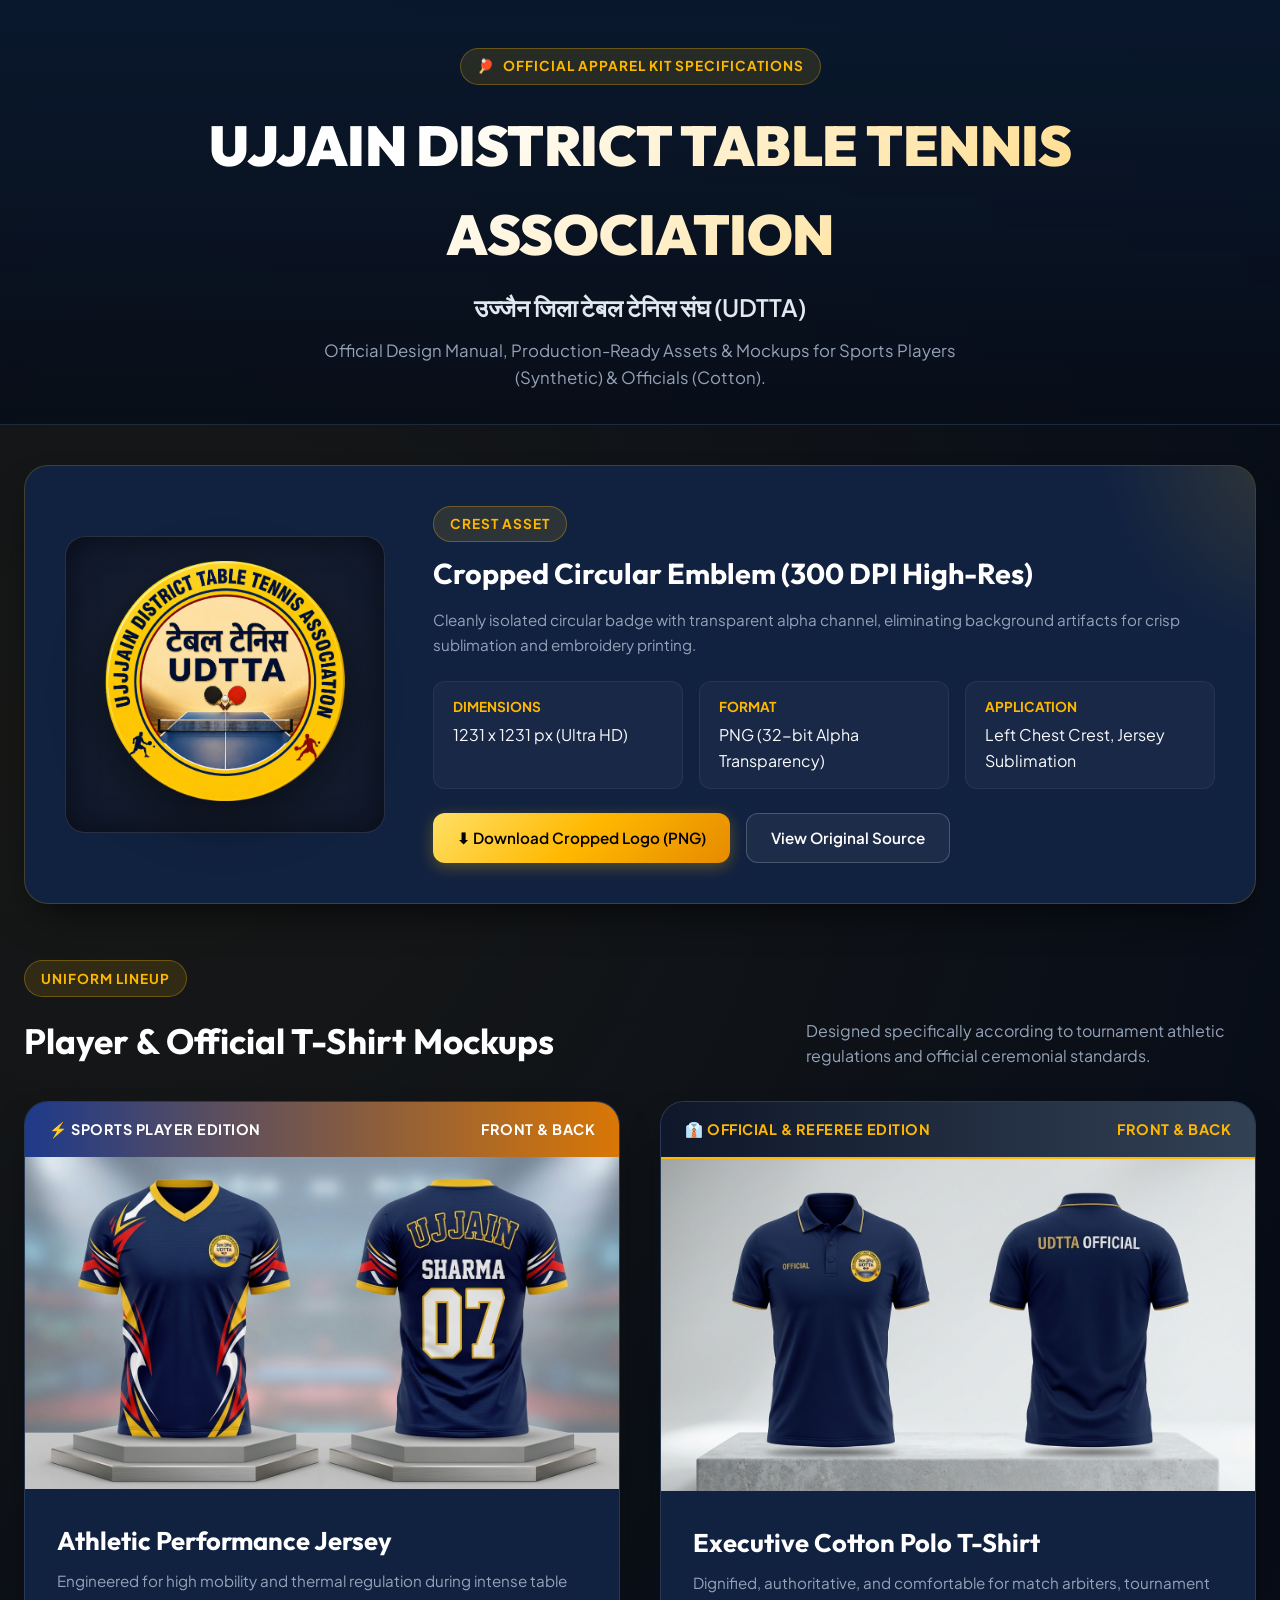
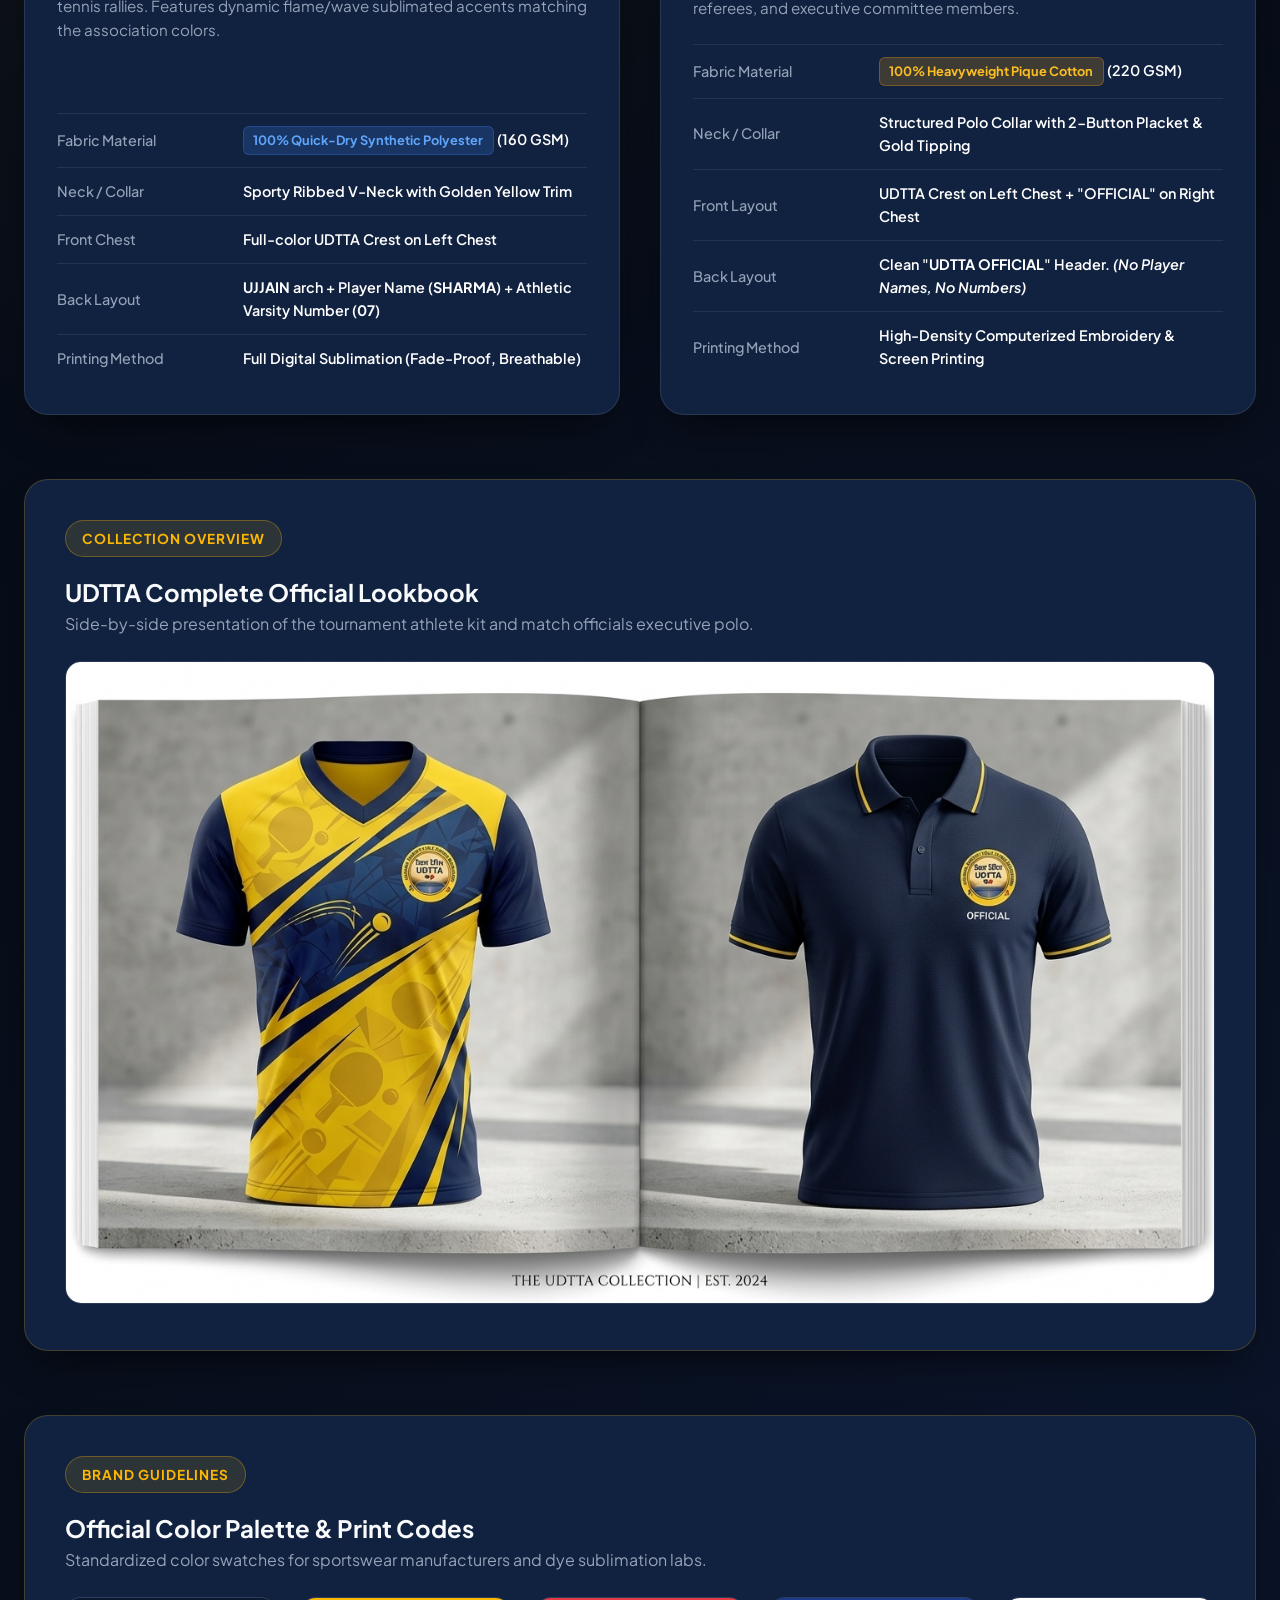
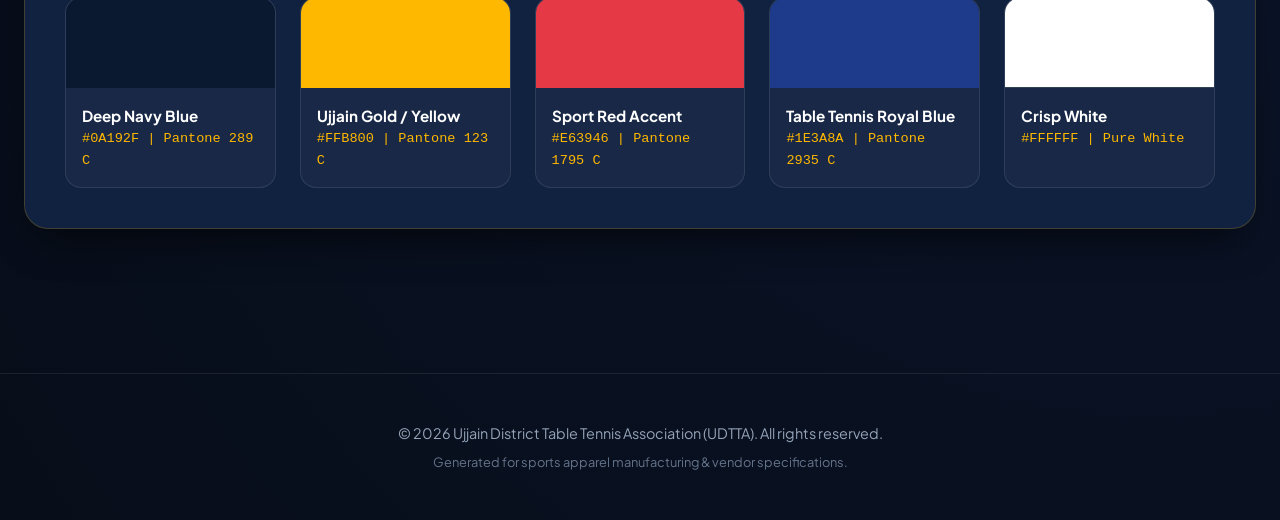
==== udtta_uniform_showcase.html @ 111d0748 "Initial commit: UDTTA official apparel design specs, showcase HTML, and assets" ====
<!DOCTYPE html>
<html lang="en">
<head>
  <meta charset="UTF-8" />
  <meta name="viewport" content="width=device-width, initial-scale=1.0" />
  <title>UDTTA - Official Apparel & Uniform Design Specifications</title>
  <link rel="preconnect" href="https://fonts.googleapis.com">
  <link rel="preconnect" href="https://fonts.gstatic.com" crossorigin>
  <link href="https://fonts.googleapis.com/css2?family=Outfit:wght@300;400;600;700;800;900&family=Plus+Jakarta+Sans:wght@400;500;600;700&display=swap" rel="stylesheet">
  <style>
    :root {
      --primary-navy: #0A192F;
      --navy-card: #112240;
      --navy-light: #1E3A8A;
      --accent-gold: #FFB800;
      --gold-gradient: linear-gradient(135deg, #FFE066 0%, #FFB800 50%, #E68A00 100%);
      --accent-red: #E63946;
      --bg-dark: #070D18;
      --text-main: #F8FAFC;
      --text-muted: #94A3B8;
      --border-color: rgba(255, 184, 0, 0.2);
      --card-shadow: 0 20px 40px -15px rgba(0, 0, 0, 0.7);
    }

    * {
      box-sizing: border-box;
      margin: 0;
      padding: 0;
    }

    body {
      font-family: 'Plus Jakarta Sans', sans-serif;
      background: var(--bg-dark);
      color: var(--text-main);
      line-height: 1.6;
      background-image: 
        radial-gradient(circle at 10% 20%, rgba(255, 184, 0, 0.07) 0%, transparent 40%),
        radial-gradient(circle at 90% 80%, rgba(30, 58, 138, 0.15) 0%, transparent 45%);
      min-height: 100vh;
    }

    header {
      padding: 3rem 2rem 2rem;
      text-align: center;
      position: relative;
      border-bottom: 1px solid rgba(255, 255, 255, 0.08);
      background: linear-gradient(180deg, rgba(10, 25, 47, 0.95) 0%, rgba(7, 13, 24, 0.8) 100%);
      backdrop-filter: blur(12px);
    }

    .badge-pill {
      display: inline-flex;
      align-items: center;
      gap: 0.5rem;
      padding: 0.4rem 1rem;
      border-radius: 9999px;
      background: rgba(255, 184, 0, 0.12);
      border: 1px solid rgba(255, 184, 0, 0.3);
      color: var(--accent-gold);
      font-size: 0.85rem;
      font-weight: 700;
      letter-spacing: 1px;
      text-transform: uppercase;
      margin-bottom: 1rem;
    }

    h1 {
      font-family: 'Outfit', sans-serif;
      font-size: clamp(2rem, 5vw, 3.5rem);
      font-weight: 900;
      background: linear-gradient(135deg, #FFFFFF 30%, #FFD166 100%);
      -webkit-background-clip: text;
      -webkit-text-fill-color: transparent;
      margin-bottom: 0.5rem;
      letter-spacing: -0.5px;
    }

    .hindi-title {
      font-size: 1.5rem;
      color: #E2E8F0;
      font-weight: 600;
      margin-bottom: 0.75rem;
    }

    .subtitle {
      color: var(--text-muted);
      max-width: 680px;
      margin: 0 auto;
      font-size: 1.05rem;
    }

    .container {
      max-width: 1280px;
      margin: 0 auto;
      padding: 2.5rem 1.5rem 5rem;
    }

    /* Logo Showcase section */
    .logo-hero {
      background: var(--navy-card);
      border: 1px solid var(--border-color);
      border-radius: 24px;
      padding: 2.5rem;
      display: grid;
      grid-template-columns: 320px 1fr;
      gap: 3rem;
      align-items: center;
      box-shadow: var(--card-shadow);
      margin-bottom: 3.5rem;
      position: relative;
      overflow: hidden;
    }

    .logo-hero::before {
      content: '';
      position: absolute;
      top: -50%;
      right: -20%;
      width: 400px;
      height: 400px;
      background: radial-gradient(circle, rgba(255, 184, 0, 0.15), transparent 70%);
      pointer-events: none;
    }

    .logo-frame {
      background: radial-gradient(circle, #1E293B, #0F172A);
      padding: 1.5rem;
      border-radius: 20px;
      text-align: center;
      border: 1px solid rgba(255, 255, 255, 0.1);
      box-shadow: inset 0 0 30px rgba(0,0,0,0.5);
    }

    .logo-frame img {
      width: 100%;
      max-width: 240px;
      height: auto;
      filter: drop-shadow(0 15px 25px rgba(0, 0, 0, 0.6));
      transition: transform 0.4s cubic-bezier(0.34, 1.56, 0.64, 1);
    }

    .logo-frame:hover img {
      transform: scale(1.06) rotate(2deg);
    }

    .logo-details h2 {
      font-family: 'Outfit', sans-serif;
      font-size: 1.8rem;
      margin-bottom: 0.75rem;
      color: #FFF;
    }

    .features-list {
      list-style: none;
      display: grid;
      grid-template-columns: repeat(auto-fit, minmax(200px, 1fr));
      gap: 1rem;
      margin: 1.5rem 0;
    }

    .feature-item {
      background: rgba(255, 255, 255, 0.03);
      border: 1px solid rgba(255, 255, 255, 0.06);
      padding: 0.9rem 1.2rem;
      border-radius: 12px;
    }

    .feature-item strong {
      display: block;
      color: var(--accent-gold);
      font-size: 0.85rem;
      text-transform: uppercase;
      margin-bottom: 0.25rem;
    }

    .btn-group {
      display: flex;
      gap: 1rem;
      flex-wrap: wrap;
    }

    .btn {
      display: inline-flex;
      align-items: center;
      gap: 0.6rem;
      padding: 0.75rem 1.5rem;
      border-radius: 12px;
      font-weight: 600;
      text-decoration: none;
      transition: all 0.25s ease;
      font-size: 0.95rem;
    }

    .btn-gold {
      background: var(--gold-gradient);
      color: #000;
      box-shadow: 0 4px 15px rgba(255, 184, 0, 0.3);
    }

    .btn-gold:hover {
      transform: translateY(-2px);
      box-shadow: 0 8px 25px rgba(255, 184, 0, 0.45);
    }

    .btn-outline {
      border: 1px solid rgba(255, 255, 255, 0.2);
      color: #FFF;
      background: rgba(255, 255, 255, 0.05);
    }

    .btn-outline:hover {
      background: rgba(255, 255, 255, 0.12);
      border-color: #FFF;
    }

    /* Section Title */
    .section-header {
      margin-bottom: 2rem;
      display: flex;
      justify-content: space-between;
      align-items: flex-end;
      flex-wrap: wrap;
      gap: 1rem;
    }

    .section-header h2 {
      font-family: 'Outfit', sans-serif;
      font-size: 2.2rem;
      color: #FFF;
    }

    /* Uniform Cards Grid */
    .uniform-grid {
      display: grid;
      grid-template-columns: 1fr 1fr;
      gap: 2.5rem;
      margin-bottom: 4rem;
    }

    .uniform-card {
      background: var(--navy-card);
      border: 1px solid rgba(255, 255, 255, 0.1);
      border-radius: 24px;
      overflow: hidden;
      box-shadow: var(--card-shadow);
      display: flex;
      flex-direction: column;
      transition: transform 0.3s ease, border-color 0.3s ease;
    }

    .uniform-card:hover {
      transform: translateY(-5px);
      border-color: var(--accent-gold);
    }

    .card-banner {
      padding: 1rem 1.5rem;
      display: flex;
      justify-content: space-between;
      align-items: center;
      font-weight: 700;
      font-size: 0.9rem;
      letter-spacing: 0.5px;
    }

    .banner-player {
      background: linear-gradient(90deg, #1E3A8A, #D97706);
      color: #FFF;
    }

    .banner-official {
      background: linear-gradient(90deg, #0F172A, #334155);
      border-bottom: 2px solid var(--accent-gold);
      color: var(--accent-gold);
    }

    .card-preview {
      position: relative;
      background: #020617;
      overflow: hidden;
    }

    .card-preview img {
      width: 100%;
      height: auto;
      display: block;
      transition: transform 0.5s ease;
    }

    .uniform-card:hover .card-preview img {
      transform: scale(1.02);
    }

    .card-body {
      padding: 2rem;
      flex-grow: 1;
      display: flex;
      flex-direction: column;
    }

    .card-title {
      font-family: 'Outfit', sans-serif;
      font-size: 1.6rem;
      margin-bottom: 0.5rem;
      color: #FFF;
    }

    .card-desc {
      color: var(--text-muted);
      font-size: 0.95rem;
      margin-bottom: 1.5rem;
    }

    .specs-table {
      width: 100%;
      border-collapse: collapse;
      margin-top: auto;
      font-size: 0.9rem;
    }

    .specs-table tr {
      border-top: 1px solid rgba(255, 255, 255, 0.08);
    }

    .specs-table td {
      padding: 0.75rem 0;
    }

    .specs-table td:first-child {
      color: var(--text-muted);
      font-weight: 500;
      width: 35%;
    }

    .specs-table td:last-child {
      color: #FFF;
      font-weight: 600;
    }

    .pill-tag {
      display: inline-block;
      padding: 0.2rem 0.6rem;
      border-radius: 6px;
      font-size: 0.8rem;
      font-weight: 700;
    }

    .pill-poly {
      background: rgba(59, 130, 246, 0.2);
      color: #60A5FA;
      border: 1px solid rgba(59, 130, 246, 0.3);
    }

    .pill-cotton {
      background: rgba(245, 158, 11, 0.2);
      color: #FBBF24;
      border: 1px solid rgba(245, 158, 11, 0.3);
    }

    /* Lookbook Banner */
    .lookbook-section {
      background: var(--navy-card);
      border: 1px solid var(--border-color);
      border-radius: 24px;
      padding: 2.5rem;
      margin-bottom: 4rem;
      box-shadow: var(--card-shadow);
    }

    .lookbook-img {
      width: 100%;
      border-radius: 16px;
      margin-top: 1.5rem;
      border: 1px solid rgba(255, 255, 255, 0.1);
    }

    /* Color Palette */
    .palette-grid {
      display: grid;
      grid-template-columns: repeat(auto-fit, minmax(200px, 1fr));
      gap: 1.5rem;
      margin-top: 1.5rem;
    }

    .color-swatch {
      border-radius: 16px;
      overflow: hidden;
      border: 1px solid rgba(255, 255, 255, 0.1);
      background: rgba(255, 255, 255, 0.03);
    }

    .swatch-box {
      height: 90px;
      width: 100%;
    }

    .swatch-info {
      padding: 1rem;
    }

    .swatch-name {
      font-weight: 700;
      color: #FFF;
      font-size: 0.95rem;
    }

    .swatch-code {
      font-family: monospace;
      color: var(--accent-gold);
      font-size: 0.85rem;
    }

    footer {
      text-align: center;
      padding: 3rem 1.5rem;
      border-top: 1px solid rgba(255, 255, 255, 0.08);
      color: var(--text-muted);
      font-size: 0.9rem;
    }

    @media (max-width: 900px) {
      .logo-hero {
        grid-template-columns: 1fr;
        text-align: center;
      }
      .uniform-grid {
        grid-template-columns: 1fr;
      }
      .features-list {
        text-align: left;
      }
      .btn-group {
        justify-content: center;
      }
    }
  </style>
</head>
<body>

  <header>
    <div class="badge-pill">
      <span>🏓</span> Official Apparel Kit Specifications
    </div>
    <h1>UJJAIN DISTRICT TABLE TENNIS ASSOCIATION</h1>
    <div class="hindi-title">उज्जैन जिला टेबल टेनिस संघ (UDTTA)</div>
    <p class="subtitle">Official Design Manual, Production-Ready Assets & Mockups for Sports Players (Synthetic) & Officials (Cotton).</p>
  </header>

  <div class="container">

    <!-- CROPPED LOGO SECTION -->
    <section class="logo-hero">
      <div class="logo-frame">
        <img src="UDTTA_Logo_Circular.png" alt="Cropped UDTTA Circular Logo" />
      </div>
      <div class="logo-details">
        <div class="badge-pill" style="margin-bottom: 0.5rem;">Crest Asset</div>
        <h2>Cropped Circular Emblem (300 DPI High-Res)</h2>
        <p style="color: var(--text-muted); font-size: 0.95rem;">
          Cleanly isolated circular badge with transparent alpha channel, eliminating background artifacts for crisp sublimation and embroidery printing.
        </p>

        <ul class="features-list">
          <li class="feature-item">
            <strong>Dimensions</strong>
            1231 x 1231 px (Ultra HD)
          </li>
          <li class="feature-item">
            <strong>Format</strong>
            PNG (32-bit Alpha Transparency)
          </li>
          <li class="feature-item">
            <strong>Application</strong>
            Left Chest Crest, Jersey Sublimation
          </li>
        </ul>

        <div class="btn-group">
          <a href="UDTTA_Logo_Circular.png" download class="btn btn-gold">
            ⬇ Download Cropped Logo (PNG)
          </a>
          <a href="Logo.jpeg" target="_blank" class="btn btn-outline">
            View Original Source
          </a>
        </div>
      </div>
    </section>

    <!-- UNIFORM DESIGNS SECTION -->
    <div class="section-header">
      <div>
        <div class="badge-pill">Uniform Lineup</div>
        <h2>Player & Official T-Shirt Mockups</h2>
      </div>
      <p style="color: var(--text-muted); max-width: 450px;">
        Designed specifically according to tournament athletic regulations and official ceremonial standards.
      </p>
    </div>

    <div class="uniform-grid">

      <!-- PLAYER JERSEY CARD -->
      <div class="uniform-card">
        <div class="card-banner banner-player">
          <span>⚡ SPORTS PLAYER EDITION</span>
          <span>FRONT & BACK</span>
        </div>
        <div class="card-preview">
          <img src="UDTTA_Player_Jersey_Front_Back.jpg" alt="Player Jersey Front and Back" />
        </div>
        <div class="card-body">
          <h3 class="card-title">Athletic Performance Jersey</h3>
          <p class="card-desc">
            Engineered for high mobility and thermal regulation during intense table tennis rallies. Features dynamic flame/wave sublimated accents matching the association colors.
          </p>

          <table class="specs-table">
            <tr>
              <td>Fabric Material</td>
              <td><span class="pill-tag pill-poly">100% Quick-Dry Synthetic Polyester</span> (160 GSM)</td>
            </tr>
            <tr>
              <td>Neck / Collar</td>
              <td>Sporty Ribbed V-Neck with Golden Yellow Trim</td>
            </tr>
            <tr>
              <td>Front Chest</td>
              <td>Full-color UDTTA Crest on Left Chest</td>
            </tr>
            <tr>
              <td>Back Layout</td>
              <td><strong>UJJAIN</strong> arch + Player Name (<strong>SHARMA</strong>) + Athletic Varsity Number (<strong>07</strong>)</td>
            </tr>
            <tr>
              <td>Printing Method</td>
              <td>Full Digital Sublimation (Fade-Proof, Breathable)</td>
            </tr>
          </table>
        </div>
      </div>

      <!-- OFFICIAL T-SHIRT CARD -->
      <div class="uniform-card">
        <div class="card-banner banner-official">
          <span>👔 OFFICIAL & REFEREE EDITION</span>
          <span>FRONT & BACK</span>
        </div>
        <div class="card-preview">
          <img src="UDTTA_Official_TShirt_Front_Back.jpg" alt="Official Polo Front and Back" />
        </div>
        <div class="card-body">
          <h3 class="card-title">Executive Cotton Polo T-Shirt</h3>
          <p class="card-desc">
            Dignified, authoritative, and comfortable for match arbiters, tournament referees, and executive committee members.
          </p>

          <table class="specs-table">
            <tr>
              <td>Fabric Material</td>
              <td><span class="pill-tag pill-cotton">100% Heavyweight Pique Cotton</span> (220 GSM)</td>
            </tr>
            <tr>
              <td>Neck / Collar</td>
              <td>Structured Polo Collar with 2-Button Placket & Gold Tipping</td>
            </tr>
            <tr>
              <td>Front Layout</td>
              <td>UDTTA Crest on Left Chest + "OFFICIAL" on Right Chest</td>
            </tr>
            <tr>
              <td>Back Layout</td>
              <td>Clean "<strong>UDTTA OFFICIAL</strong>" Header. <em>(No Player Names, No Numbers)</em></td>
            </tr>
            <tr>
              <td>Printing Method</td>
              <td>High-Density Computerized Embroidery & Screen Printing</td>
            </tr>
          </table>
        </div>
      </div>

    </div>

    <!-- LOOKBOOK COLLECTION BANNER -->
    <section class="lookbook-section">
      <div class="badge-pill">Collection Overview</div>
      <h2>UDTTA Complete Official Lookbook</h2>
      <p style="color: var(--text-muted);">Side-by-side presentation of the tournament athlete kit and match officials executive polo.</p>
      <img src="UDTTA_Uniform_Collection_Lookbook.jpg" alt="UDTTA Uniform Collection Lookbook" class="lookbook-img" />
    </section>

    <!-- COLOR PALETTE SECTION -->
    <section class="lookbook-section">
      <div class="badge-pill">Brand Guidelines</div>
      <h2>Official Color Palette & Print Codes</h2>
      <p style="color: var(--text-muted);">Standardized color swatches for sportswear manufacturers and dye sublimation labs.</p>

      <div class="palette-grid">
        <div class="color-swatch">
          <div class="swatch-box" style="background: #0A192F;"></div>
          <div class="swatch-info">
            <div class="swatch-name">Deep Navy Blue</div>
            <div class="swatch-code">#0A192F | Pantone 289 C</div>
          </div>
        </div>

        <div class="color-swatch">
          <div class="swatch-box" style="background: #FFB800;"></div>
          <div class="swatch-info">
            <div class="swatch-name">Ujjain Gold / Yellow</div>
            <div class="swatch-code">#FFB800 | Pantone 123 C</div>
          </div>
        </div>

        <div class="color-swatch">
          <div class="swatch-box" style="background: #E63946;"></div>
          <div class="swatch-info">
            <div class="swatch-name">Sport Red Accent</div>
            <div class="swatch-code">#E63946 | Pantone 1795 C</div>
          </div>
        </div>

        <div class="color-swatch">
          <div class="swatch-box" style="background: #1E3A8A;"></div>
          <div class="swatch-info">
            <div class="swatch-name">Table Tennis Royal Blue</div>
            <div class="swatch-code">#1E3A8A | Pantone 2935 C</div>
          </div>
        </div>

        <div class="color-swatch">
          <div class="swatch-box" style="background: #FFFFFF; border-bottom: 1px solid #334155;"></div>
          <div class="swatch-info">
            <div class="swatch-name">Crisp White</div>
            <div class="swatch-code">#FFFFFF | Pure White</div>
          </div>
        </div>
      </div>
    </section>

  </div>

  <footer>
    <p>© 2026 Ujjain District Table Tennis Association (UDTTA). All rights reserved.</p>
    <p style="margin-top: 0.4rem; font-size: 0.8rem; color: #64748B;">Generated for sports apparel manufacturing & vendor specifications.</p>
  </footer>

</body>
</html>
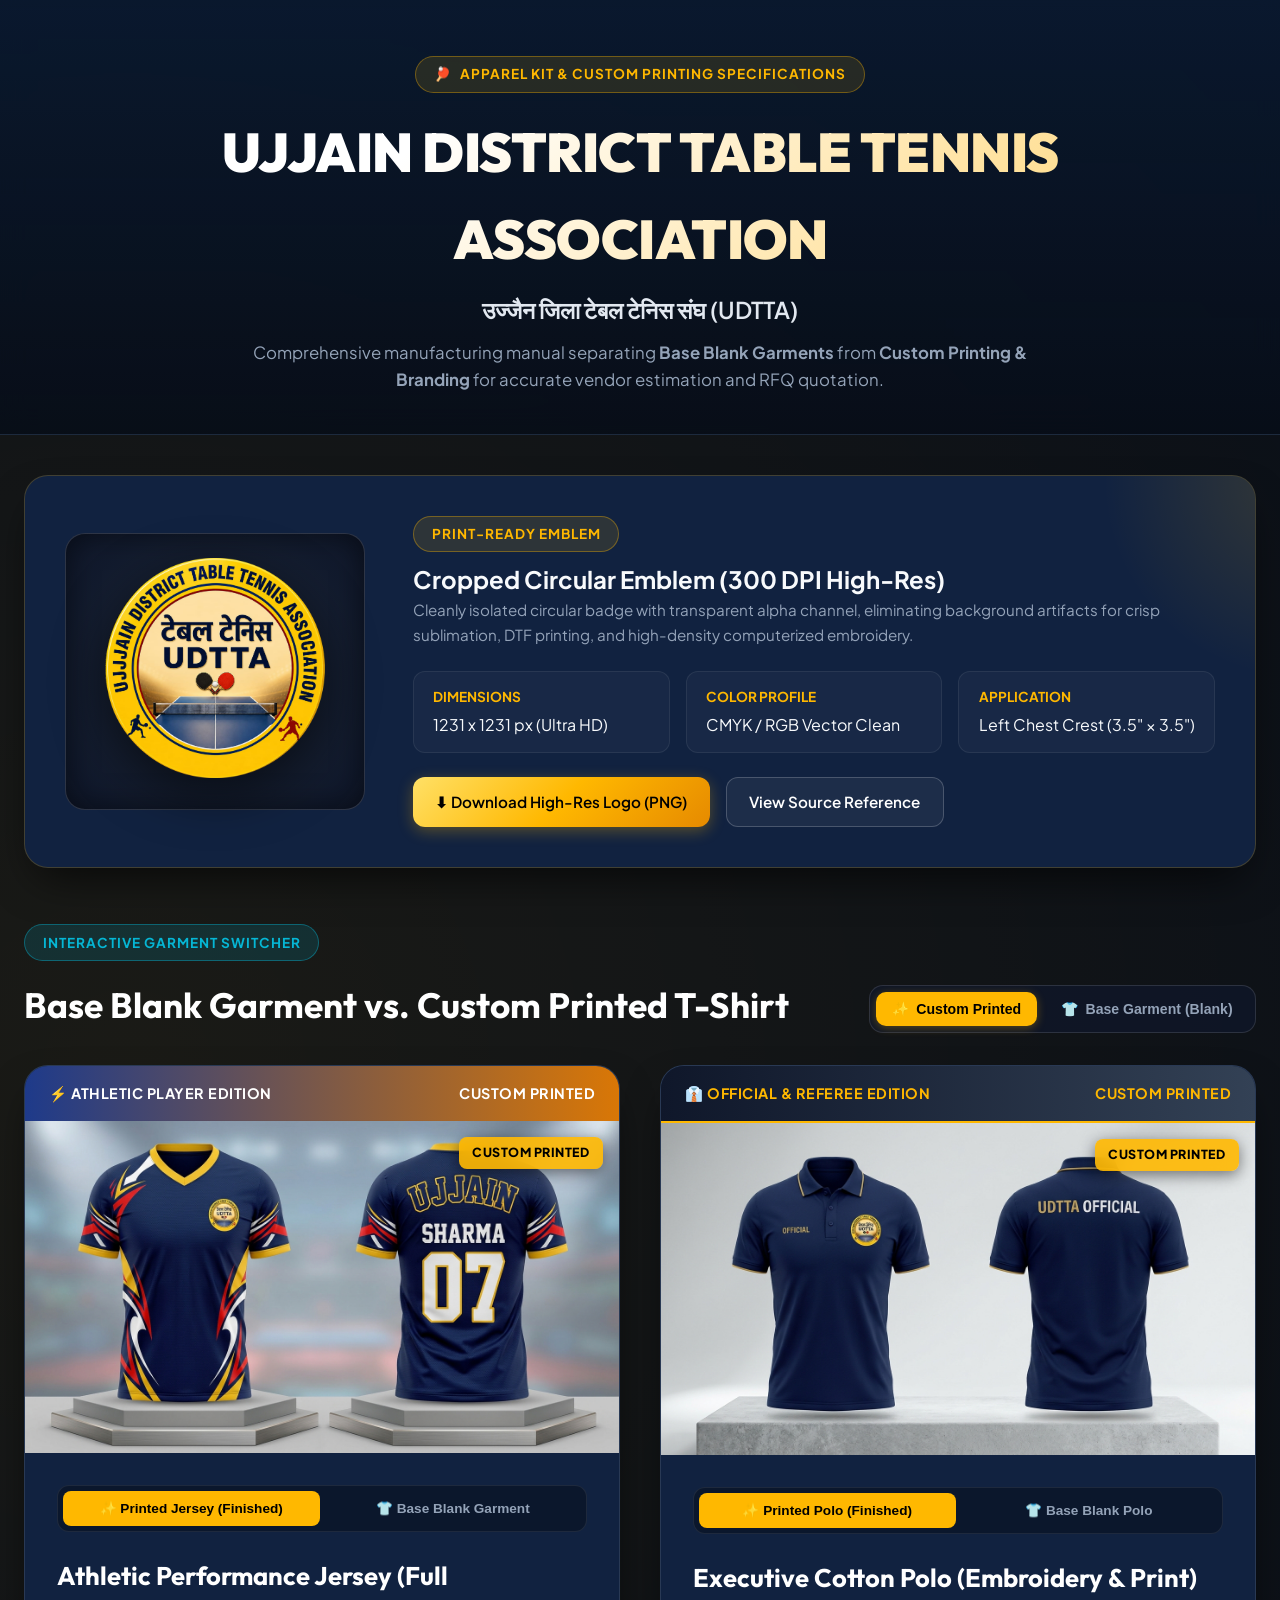
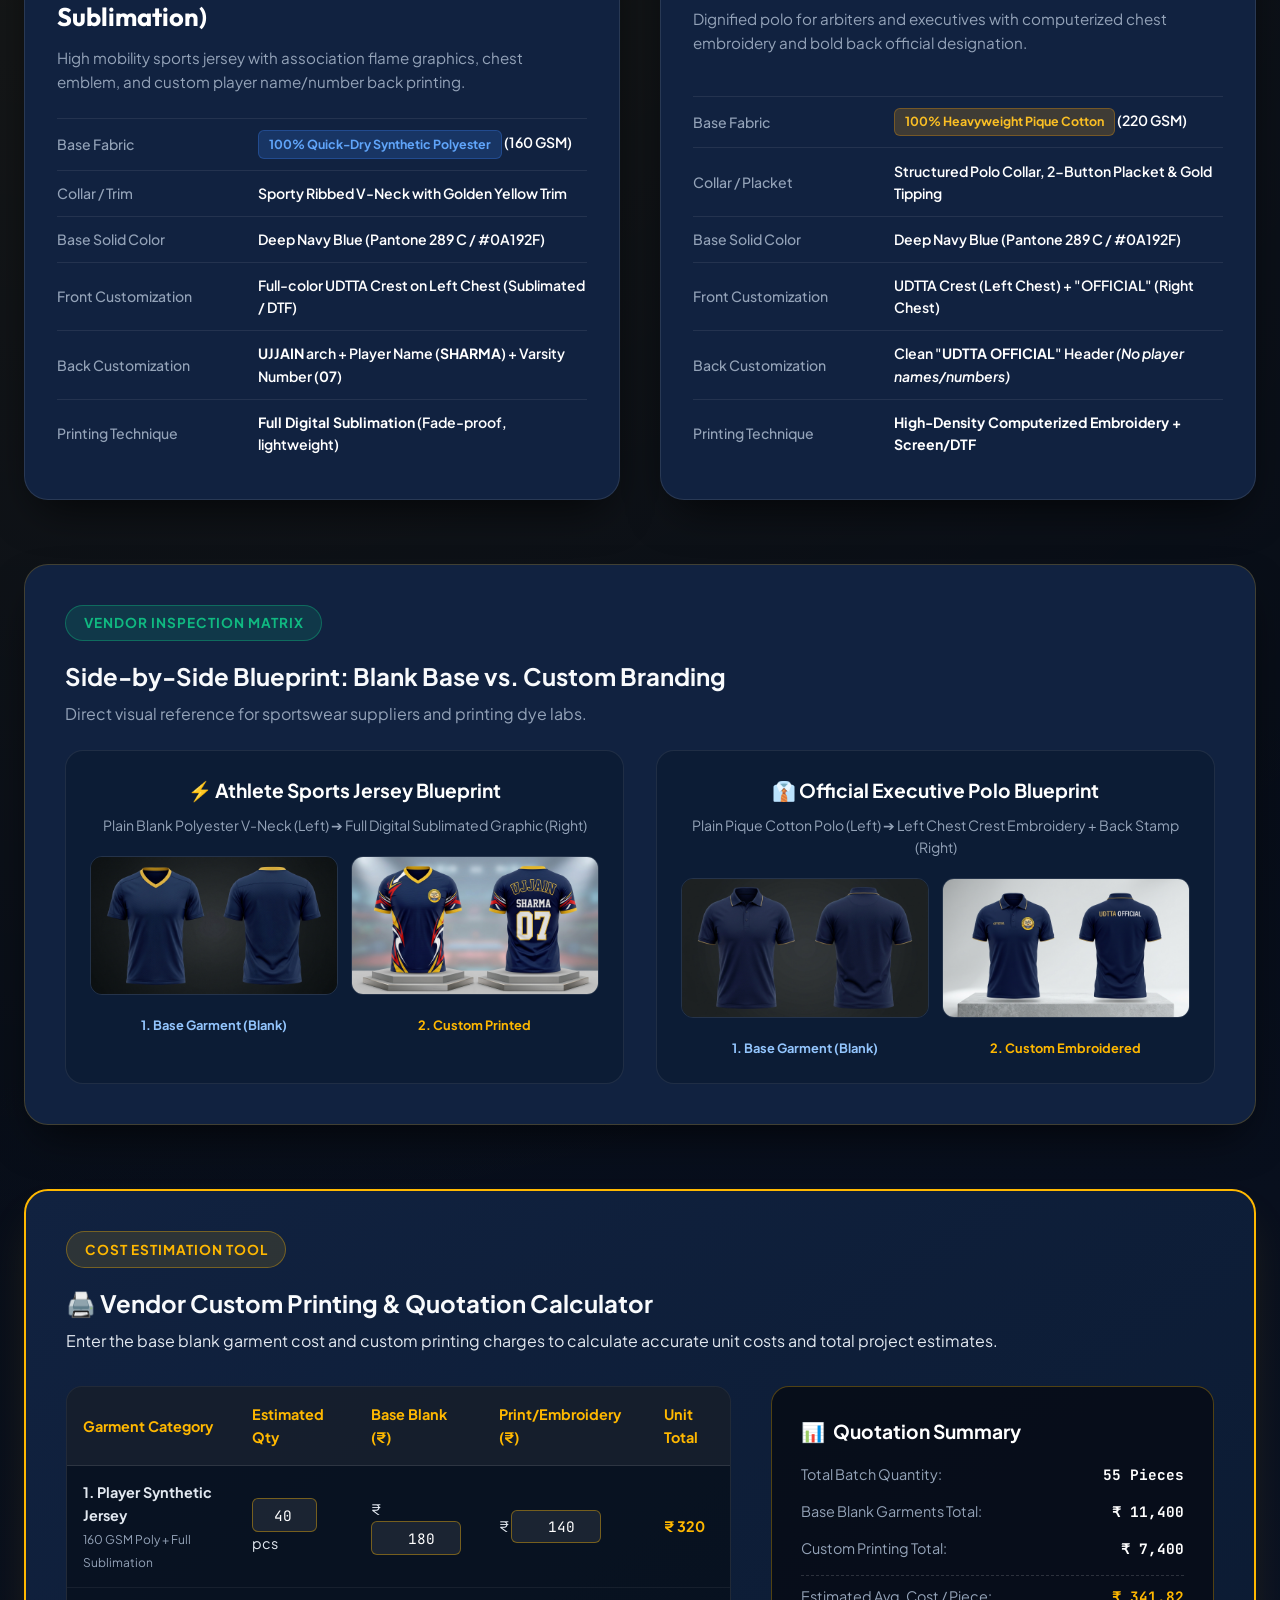
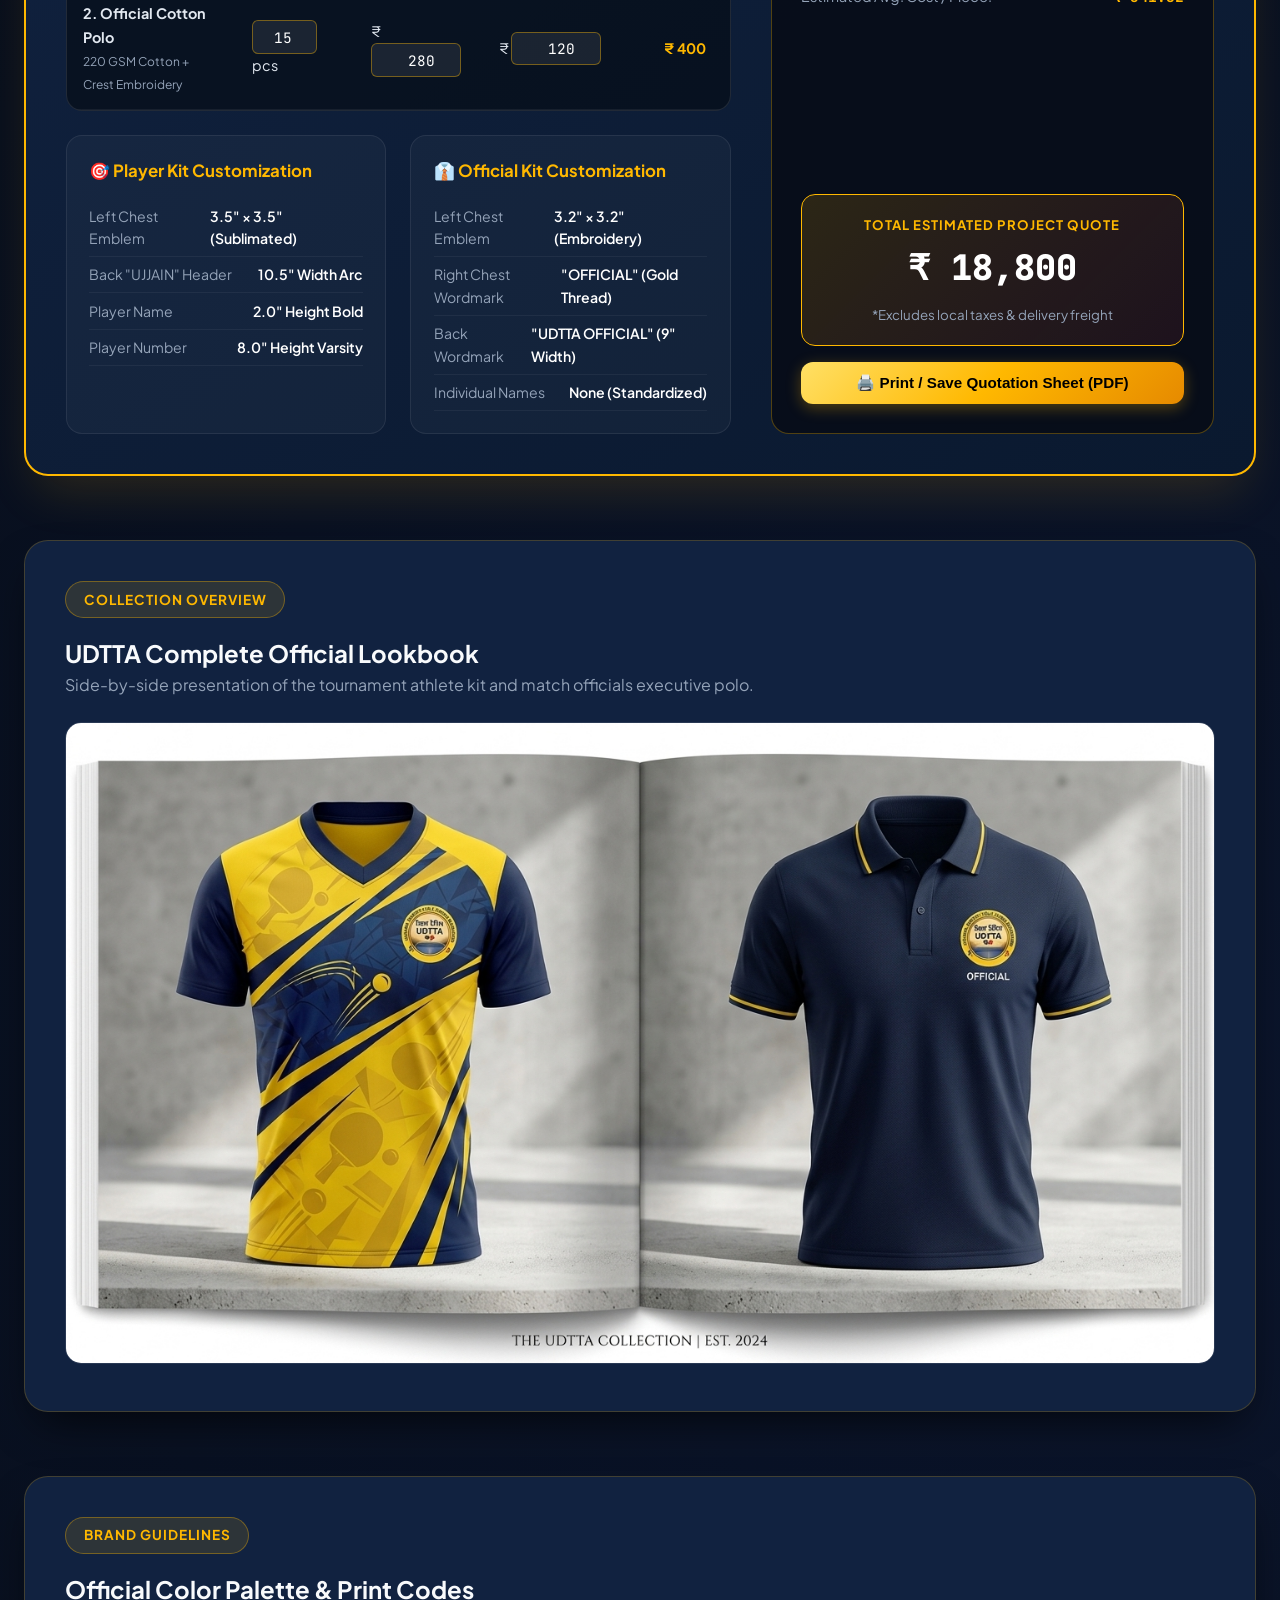
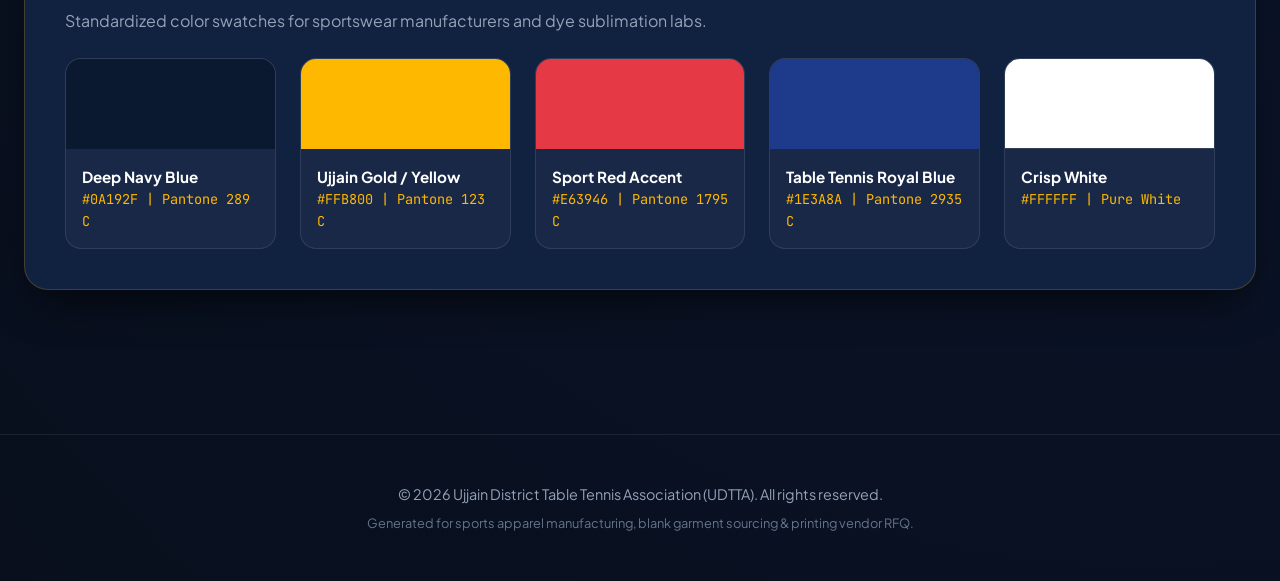
==== commit 56a803ae: "Add base blank t-shirt mockups, interactive toggles, and printing quotation estimator" ====
--- a/udtta_uniform_showcase.html
+++ b/udtta_uniform_showcase.html
@@ -3,10 +3,10 @@
 <head>
   <meta charset="UTF-8" />
   <meta name="viewport" content="width=device-width, initial-scale=1.0" />
-  <title>UDTTA - Official Apparel & Uniform Design Specifications</title>
+  <title>UDTTA - Official Apparel Specs & Custom Printing Quotation Guide</title>
   <link rel="preconnect" href="https://fonts.googleapis.com">
   <link rel="preconnect" href="https://fonts.gstatic.com" crossorigin>
-  <link href="https://fonts.googleapis.com/css2?family=Outfit:wght@300;400;600;700;800;900&family=Plus+Jakarta+Sans:wght@400;500;600;700&display=swap" rel="stylesheet">
+  <link href="https://fonts.googleapis.com/css2?family=Outfit:wght@300;400;600;700;800;900&family=Plus+Jakarta+Sans:wght@400;500;600;700;800&family=JetBrains+Mono:wght@500;700&display=swap" rel="stylesheet">
   <style>
     :root {
       --primary-navy: #0A192F;
@@ -15,11 +15,13 @@
       --accent-gold: #FFB800;
       --gold-gradient: linear-gradient(135deg, #FFE066 0%, #FFB800 50%, #E68A00 100%);
       --accent-red: #E63946;
+      --accent-green: #10B981;
+      --accent-cyan: #06B6D4;
       --bg-dark: #070D18;
       --text-main: #F8FAFC;
       --text-muted: #94A3B8;
       --border-color: rgba(255, 184, 0, 0.2);
-      --card-shadow: 0 20px 40px -15px rgba(0, 0, 0, 0.7);
+      --card-shadow: 0 20px 45px -15px rgba(0, 0, 0, 0.75);
     }
 
     * {
@@ -34,28 +36,28 @@
       color: var(--text-main);
       line-height: 1.6;
       background-image: 
-        radial-gradient(circle at 10% 20%, rgba(255, 184, 0, 0.07) 0%, transparent 40%),
-        radial-gradient(circle at 90% 80%, rgba(30, 58, 138, 0.15) 0%, transparent 45%);
+        radial-gradient(circle at 10% 20%, rgba(255, 184, 0, 0.08) 0%, transparent 40%),
+        radial-gradient(circle at 90% 80%, rgba(30, 58, 138, 0.18) 0%, transparent 45%);
       min-height: 100vh;
     }
 
     header {
-      padding: 3rem 2rem 2rem;
+      padding: 3.5rem 2rem 2.5rem;
       text-align: center;
       position: relative;
       border-bottom: 1px solid rgba(255, 255, 255, 0.08);
-      background: linear-gradient(180deg, rgba(10, 25, 47, 0.95) 0%, rgba(7, 13, 24, 0.8) 100%);
-      backdrop-filter: blur(12px);
+      background: linear-gradient(180deg, rgba(10, 25, 47, 0.96) 0%, rgba(7, 13, 24, 0.85) 100%);
+      backdrop-filter: blur(14px);
     }
 
     .badge-pill {
       display: inline-flex;
       align-items: center;
       gap: 0.5rem;
-      padding: 0.4rem 1rem;
+      padding: 0.4rem 1.1rem;
       border-radius: 9999px;
       background: rgba(255, 184, 0, 0.12);
-      border: 1px solid rgba(255, 184, 0, 0.3);
+      border: 1px solid rgba(255, 184, 0, 0.35);
       color: var(--accent-gold);
       font-size: 0.85rem;
       font-weight: 700;
@@ -64,9 +66,21 @@
       margin-bottom: 1rem;
     }
 
+    .badge-cyan {
+      background: rgba(6, 182, 212, 0.15);
+      border-color: rgba(6, 182, 212, 0.4);
+      color: var(--accent-cyan);
+    }
+
+    .badge-green {
+      background: rgba(16, 185, 129, 0.15);
+      border-color: rgba(16, 185, 129, 0.4);
+      color: var(--accent-green);
+    }
+
     h1 {
       font-family: 'Outfit', sans-serif;
-      font-size: clamp(2rem, 5vw, 3.5rem);
+      font-size: clamp(2rem, 5vw, 3.4rem);
       font-weight: 900;
       background: linear-gradient(135deg, #FFFFFF 30%, #FFD166 100%);
       -webkit-background-clip: text;
@@ -76,7 +90,7 @@
     }
 
     .hindi-title {
-      font-size: 1.5rem;
+      font-size: 1.45rem;
       color: #E2E8F0;
       font-weight: 600;
       margin-bottom: 0.75rem;
@@ -84,15 +98,31 @@
 
     .subtitle {
       color: var(--text-muted);
-      max-width: 680px;
+      max-width: 780px;
       margin: 0 auto;
       font-size: 1.05rem;
     }
 
     .container {
-      max-width: 1280px;
+      max-width: 1300px;
       margin: 0 auto;
       padding: 2.5rem 1.5rem 5rem;
+    }
+
+    /* Global Section Title */
+    .section-header {
+      margin-bottom: 2rem;
+      display: flex;
+      justify-content: space-between;
+      align-items: flex-end;
+      flex-wrap: wrap;
+      gap: 1.5rem;
+    }
+
+    .section-header h2 {
+      font-family: 'Outfit', sans-serif;
+      font-size: 2.2rem;
+      color: #FFF;
     }
 
     /* Logo Showcase section */
@@ -102,7 +132,7 @@
       border-radius: 24px;
       padding: 2.5rem;
       display: grid;
-      grid-template-columns: 320px 1fr;
+      grid-template-columns: 300px 1fr;
       gap: 3rem;
       align-items: center;
       box-shadow: var(--card-shadow);
@@ -127,13 +157,13 @@
       padding: 1.5rem;
       border-radius: 20px;
       text-align: center;
-      border: 1px solid rgba(255, 255, 255, 0.1);
+      border: 1px solid rgba(255, 255, 255, 0.12);
       box-shadow: inset 0 0 30px rgba(0,0,0,0.5);
     }
 
     .logo-frame img {
       width: 100%;
-      max-width: 240px;
+      max-width: 220px;
       height: auto;
       filter: drop-shadow(0 15px 25px rgba(0, 0, 0, 0.6));
       transition: transform 0.4s cubic-bezier(0.34, 1.56, 0.64, 1);
@@ -143,24 +173,17 @@
       transform: scale(1.06) rotate(2deg);
     }
 
-    .logo-details h2 {
-      font-family: 'Outfit', sans-serif;
-      font-size: 1.8rem;
-      margin-bottom: 0.75rem;
-      color: #FFF;
-    }
-
     .features-list {
       list-style: none;
       display: grid;
-      grid-template-columns: repeat(auto-fit, minmax(200px, 1fr));
+      grid-template-columns: repeat(auto-fit, minmax(190px, 1fr));
       gap: 1rem;
       margin: 1.5rem 0;
     }
 
     .feature-item {
       background: rgba(255, 255, 255, 0.03);
-      border: 1px solid rgba(255, 255, 255, 0.06);
+      border: 1px solid rgba(255, 255, 255, 0.07);
       padding: 0.9rem 1.2rem;
       border-radius: 12px;
     }
@@ -183,18 +206,20 @@
       display: inline-flex;
       align-items: center;
       gap: 0.6rem;
-      padding: 0.75rem 1.5rem;
+      padding: 0.75rem 1.4rem;
       border-radius: 12px;
       font-weight: 600;
       text-decoration: none;
       transition: all 0.25s ease;
       font-size: 0.95rem;
+      cursor: pointer;
     }
 
     .btn-gold {
       background: var(--gold-gradient);
       color: #000;
       box-shadow: 0 4px 15px rgba(255, 184, 0, 0.3);
+      border: none;
     }
 
     .btn-gold:hover {
@@ -213,20 +238,37 @@
       border-color: #FFF;
     }
 
-    /* Section Title */
-    .section-header {
-      margin-bottom: 2rem;
+    /* Comparison Control Bar */
+    .view-control-bar {
       display: flex;
-      justify-content: space-between;
-      align-items: flex-end;
-      flex-wrap: wrap;
-      gap: 1rem;
-    }
-
-    .section-header h2 {
-      font-family: 'Outfit', sans-serif;
-      font-size: 2.2rem;
-      color: #FFF;
+      align-items: center;
+      gap: 0.5rem;
+      background: rgba(15, 23, 42, 0.8);
+      border: 1px solid rgba(255, 255, 255, 0.12);
+      padding: 0.4rem;
+      border-radius: 14px;
+    }
+
+    .view-tab {
+      background: transparent;
+      border: none;
+      color: var(--text-muted);
+      font-weight: 600;
+      font-size: 0.88rem;
+      padding: 0.55rem 1rem;
+      border-radius: 10px;
+      cursor: pointer;
+      transition: all 0.2s ease;
+      display: inline-flex;
+      align-items: center;
+      gap: 0.4rem;
+    }
+
+    .view-tab.active {
+      background: var(--accent-gold);
+      color: #000;
+      font-weight: 700;
+      box-shadow: 0 2px 10px rgba(255, 184, 0, 0.3);
     }
 
     /* Uniform Cards Grid */
@@ -278,6 +320,21 @@
       position: relative;
       background: #020617;
       overflow: hidden;
+      min-height: 280px;
+    }
+
+    .preview-view {
+      display: none;
+      animation: fadeIn 0.3s ease-in-out;
+    }
+
+    .preview-view.active {
+      display: block;
+    }
+
+    @keyframes fadeIn {
+      from { opacity: 0; transform: scale(0.98); }
+      to { opacity: 1; transform: scale(1); }
     }
 
     .card-preview img {
@@ -291,6 +348,32 @@
       transform: scale(1.02);
     }
 
+    .status-indicator-badge {
+      position: absolute;
+      top: 1rem;
+      right: 1rem;
+      z-index: 2;
+      padding: 0.35rem 0.85rem;
+      border-radius: 8px;
+      font-size: 0.78rem;
+      font-weight: 800;
+      letter-spacing: 0.5px;
+      text-transform: uppercase;
+      backdrop-filter: blur(8px);
+    }
+
+    .badge-printed-status {
+      background: rgba(255, 184, 0, 0.9);
+      color: #000;
+      box-shadow: 0 4px 15px rgba(0,0,0,0.5);
+    }
+
+    .badge-blank-status {
+      background: rgba(30, 58, 138, 0.85);
+      color: #93C5FD;
+      border: 1px solid rgba(147, 197, 253, 0.3);
+    }
+
     .card-body {
       padding: 2rem;
       flex-grow: 1;
@@ -311,11 +394,52 @@
       margin-bottom: 1.5rem;
     }
 
+    /* Sub-tabs inside card for quick switching */
+    .card-toggle-group {
+      display: flex;
+      background: rgba(0, 0, 0, 0.3);
+      padding: 0.3rem;
+      border-radius: 12px;
+      margin-bottom: 1.5rem;
+      gap: 0.3rem;
+      border: 1px solid rgba(255, 255, 255, 0.08);
+    }
+
+    .card-toggle-btn {
+      flex: 1;
+      padding: 0.6rem;
+      border: none;
+      background: transparent;
+      color: var(--text-muted);
+      font-weight: 600;
+      font-size: 0.85rem;
+      border-radius: 8px;
+      cursor: pointer;
+      transition: all 0.2s ease;
+      text-align: center;
+    }
+
+    .card-toggle-btn.active {
+      background: rgba(255, 255, 255, 0.1);
+      color: #FFF;
+      font-weight: 700;
+    }
+
+    .card-toggle-btn.active.printed-active {
+      background: var(--accent-gold);
+      color: #000;
+    }
+
+    .card-toggle-btn.active.blank-active {
+      background: #1E3A8A;
+      color: #FFF;
+    }
+
     .specs-table {
       width: 100%;
       border-collapse: collapse;
       margin-top: auto;
-      font-size: 0.9rem;
+      font-size: 0.88rem;
     }
 
     .specs-table tr {
@@ -323,13 +447,13 @@
     }
 
     .specs-table td {
-      padding: 0.75rem 0;
+      padding: 0.7rem 0;
     }
 
     .specs-table td:first-child {
       color: var(--text-muted);
       font-weight: 500;
-      width: 35%;
+      width: 38%;
     }
 
     .specs-table td:last-child {
@@ -341,7 +465,7 @@
       display: inline-block;
       padding: 0.2rem 0.6rem;
       border-radius: 6px;
-      font-size: 0.8rem;
+      font-size: 0.78rem;
       font-weight: 700;
     }
 
@@ -355,6 +479,214 @@
       background: rgba(245, 158, 11, 0.2);
       color: #FBBF24;
       border: 1px solid rgba(245, 158, 11, 0.3);
+    }
+
+    /* Side-by-side Dual Comparison Showcase */
+    .dual-showcase-section {
+      background: var(--navy-card);
+      border: 1px solid var(--border-color);
+      border-radius: 24px;
+      padding: 2.5rem;
+      margin-bottom: 4rem;
+      box-shadow: var(--card-shadow);
+    }
+
+    .dual-grid {
+      display: grid;
+      grid-template-columns: 1fr 1fr;
+      gap: 2rem;
+      margin-top: 1.5rem;
+    }
+
+    .dual-item {
+      background: rgba(10, 25, 47, 0.6);
+      border: 1px solid rgba(255, 255, 255, 0.08);
+      border-radius: 18px;
+      padding: 1.5rem;
+      text-align: center;
+    }
+
+    .dual-item h3 {
+      font-size: 1.2rem;
+      margin-bottom: 0.5rem;
+      color: #FFF;
+    }
+
+    .dual-item p {
+      color: var(--text-muted);
+      font-size: 0.88rem;
+      margin-bottom: 1.2rem;
+    }
+
+    .dual-item img {
+      width: 100%;
+      border-radius: 12px;
+      border: 1px solid rgba(255, 255, 255, 0.1);
+      display: block;
+      margin-bottom: 1rem;
+    }
+
+    /* ESTIMATION & QUOTATION BREAKDOWN SECTION */
+    .rfq-section {
+      background: linear-gradient(145deg, #112240 0%, #0A192F 100%);
+      border: 2px solid var(--accent-gold);
+      border-radius: 24px;
+      padding: 2.5rem;
+      margin-bottom: 4rem;
+      box-shadow: 0 25px 50px -12px rgba(255, 184, 0, 0.15);
+    }
+
+    .rfq-grid {
+      display: grid;
+      grid-template-columns: 1.2fr 0.8fr;
+      gap: 2.5rem;
+      margin-top: 2rem;
+    }
+
+    .pricing-table-container {
+      background: rgba(7, 13, 24, 0.7);
+      border: 1px solid rgba(255, 255, 255, 0.1);
+      border-radius: 16px;
+      overflow: hidden;
+    }
+
+    .rfq-table {
+      width: 100%;
+      border-collapse: collapse;
+      font-size: 0.9rem;
+    }
+
+    .rfq-table th {
+      background: rgba(255, 255, 255, 0.05);
+      padding: 1rem;
+      text-align: left;
+      color: var(--accent-gold);
+      font-weight: 700;
+      border-bottom: 1px solid rgba(255, 255, 255, 0.1);
+    }
+
+    .rfq-table td {
+      padding: 0.9rem 1rem;
+      border-bottom: 1px solid rgba(255, 255, 255, 0.06);
+      color: #E2E8F0;
+    }
+
+    .rfq-table tr:hover {
+      background: rgba(255, 255, 255, 0.02);
+    }
+
+    .cost-input-box {
+      font-family: 'JetBrains Mono', monospace;
+      background: rgba(255, 255, 255, 0.08);
+      border: 1px solid rgba(255, 184, 0, 0.4);
+      color: #FFF;
+      padding: 0.4rem 0.6rem;
+      border-radius: 6px;
+      width: 90px;
+      font-size: 0.9rem;
+      text-align: right;
+    }
+
+    /* Calculator Widget */
+    .calculator-card {
+      background: rgba(7, 13, 24, 0.9);
+      border: 1px solid rgba(255, 184, 0, 0.3);
+      border-radius: 18px;
+      padding: 1.8rem;
+      display: flex;
+      flex-direction: column;
+      justify-content: space-between;
+    }
+
+    .calc-title {
+      font-size: 1.2rem;
+      font-weight: 700;
+      color: #FFF;
+      margin-bottom: 1rem;
+      display: flex;
+      align-items: center;
+      gap: 0.5rem;
+    }
+
+    .calc-row {
+      display: flex;
+      justify-content: space-between;
+      align-items: center;
+      margin-bottom: 0.9rem;
+      font-size: 0.9rem;
+      color: var(--text-muted);
+    }
+
+    .calc-row strong {
+      color: #FFF;
+      font-family: 'JetBrains Mono', monospace;
+    }
+
+    .total-cost-box {
+      background: linear-gradient(135deg, rgba(255, 184, 0, 0.15), rgba(230, 57, 70, 0.1));
+      border: 1px solid var(--accent-gold);
+      border-radius: 14px;
+      padding: 1.2rem;
+      text-align: center;
+      margin-top: 1rem;
+    }
+
+    .total-cost-label {
+      font-size: 0.82rem;
+      text-transform: uppercase;
+      letter-spacing: 1px;
+      color: var(--accent-gold);
+      font-weight: 700;
+    }
+
+    .total-cost-val {
+      font-family: 'JetBrains Mono', monospace;
+      font-size: 2.2rem;
+      font-weight: 800;
+      color: #FFF;
+      margin: 0.3rem 0;
+    }
+
+    /* Print Locations Specs Box */
+    .print-matrix-grid {
+      display: grid;
+      grid-template-columns: repeat(auto-fit, minmax(260px, 1fr));
+      gap: 1.5rem;
+      margin-top: 1.5rem;
+    }
+
+    .matrix-card {
+      background: rgba(255, 255, 255, 0.03);
+      border: 1px solid rgba(255, 255, 255, 0.08);
+      border-radius: 16px;
+      padding: 1.4rem;
+    }
+
+    .matrix-card h4 {
+      color: var(--accent-gold);
+      font-size: 1.05rem;
+      margin-bottom: 0.8rem;
+      display: flex;
+      align-items: center;
+      gap: 0.4rem;
+    }
+
+    .matrix-card ul {
+      list-style: none;
+      font-size: 0.88rem;
+    }
+
+    .matrix-card li {
+      padding: 0.4rem 0;
+      border-bottom: 1px solid rgba(255, 255, 255, 0.05);
+      display: flex;
+      justify-content: space-between;
+      color: var(--text-muted);
+    }
+
+    .matrix-card li span:last-child {
+      color: #FFF;
+      font-weight: 600;
     }
 
     /* Lookbook Banner */
@@ -405,7 +737,7 @@
     }
 
     .swatch-code {
-      font-family: monospace;
+      font-family: 'JetBrains Mono', monospace;
       color: var(--accent-gold);
       font-size: 0.85rem;
     }
@@ -418,12 +750,12 @@
       font-size: 0.9rem;
     }
 
-    @media (max-width: 900px) {
+    @media (max-width: 950px) {
       .logo-hero {
         grid-template-columns: 1fr;
         text-align: center;
       }
-      .uniform-grid {
+      .uniform-grid, .dual-grid, .rfq-grid {
         grid-template-columns: 1fr;
       }
       .features-list {
@@ -432,6 +764,10 @@
       .btn-group {
         justify-content: center;
       }
+      .section-header {
+        flex-direction: column;
+        align-items: flex-start;
+      }
     }
   </style>
 </head>
@@ -439,11 +775,13 @@
 
   <header>
     <div class="badge-pill">
-      <span>🏓</span> Official Apparel Kit Specifications
+      <span>🏓</span> Apparel Kit & Custom Printing Specifications
     </div>
     <h1>UJJAIN DISTRICT TABLE TENNIS ASSOCIATION</h1>
     <div class="hindi-title">उज्जैन जिला टेबल टेनिस संघ (UDTTA)</div>
-    <p class="subtitle">Official Design Manual, Production-Ready Assets & Mockups for Sports Players (Synthetic) & Officials (Cotton).</p>
+    <p class="subtitle">
+      Comprehensive manufacturing manual separating <strong>Base Blank Garments</strong> from <strong>Custom Printing & Branding</strong> for accurate vendor estimation and RFQ quotation.
+    </p>
   </header>
 
   <div class="container">
@@ -454,10 +792,10 @@
         <img src="UDTTA_Logo_Circular.png" alt="Cropped UDTTA Circular Logo" />
       </div>
       <div class="logo-details">
-        <div class="badge-pill" style="margin-bottom: 0.5rem;">Crest Asset</div>
+        <div class="badge-pill" style="margin-bottom: 0.5rem;">Print-Ready Emblem</div>
         <h2>Cropped Circular Emblem (300 DPI High-Res)</h2>
         <p style="color: var(--text-muted); font-size: 0.95rem;">
-          Cleanly isolated circular badge with transparent alpha channel, eliminating background artifacts for crisp sublimation and embroidery printing.
+          Cleanly isolated circular badge with transparent alpha channel, eliminating background artifacts for crisp sublimation, DTF printing, and high-density computerized embroidery.
         </p>
 
         <ul class="features-list">
@@ -466,120 +804,354 @@
             1231 x 1231 px (Ultra HD)
           </li>
           <li class="feature-item">
-            <strong>Format</strong>
-            PNG (32-bit Alpha Transparency)
+            <strong>Color Profile</strong>
+            CMYK / RGB Vector Clean
           </li>
           <li class="feature-item">
             <strong>Application</strong>
-            Left Chest Crest, Jersey Sublimation
+            Left Chest Crest (3.5" × 3.5")
           </li>
         </ul>
 
         <div class="btn-group">
           <a href="UDTTA_Logo_Circular.png" download class="btn btn-gold">
-            ⬇ Download Cropped Logo (PNG)
+            ⬇ Download High-Res Logo (PNG)
           </a>
           <a href="Logo.jpeg" target="_blank" class="btn btn-outline">
-            View Original Source
+            View Source Reference
           </a>
         </div>
       </div>
     </section>
 
-    <!-- UNIFORM DESIGNS SECTION -->
+    <!-- UNIFORM DESIGNS SECTION WITH INTERACTIVE BLANK / PRINTED TOGGLES -->
     <div class="section-header">
       <div>
-        <div class="badge-pill">Uniform Lineup</div>
-        <h2>Player & Official T-Shirt Mockups</h2>
+        <div class="badge-pill badge-cyan">Interactive Garment Switcher</div>
+        <h2>Base Blank Garment vs. Custom Printed T-Shirt</h2>
       </div>
-      <p style="color: var(--text-muted); max-width: 450px;">
-        Designed specifically according to tournament athletic regulations and official ceremonial standards.
-      </p>
+      
+      <!-- Global Toggle Control -->
+      <div class="view-control-bar">
+        <button class="view-tab active" onclick="switchAllViews('printed')">
+          <span>✨</span> Custom Printed
+        </button>
+        <button class="view-tab" onclick="switchAllViews('blank')">
+          <span>👕</span> Base Garment (Blank)
+        </button>
+      </div>
     </div>
 
     <div class="uniform-grid">
 
       <!-- PLAYER JERSEY CARD -->
-      <div class="uniform-card">
+      <div class="uniform-card" id="playerCard">
         <div class="card-banner banner-player">
-          <span>⚡ SPORTS PLAYER EDITION</span>
-          <span>FRONT & BACK</span>
-        </div>
+          <span>⚡ ATHLETIC PLAYER EDITION</span>
+          <span id="playerBannerTag">CUSTOM PRINTED</span>
+        </div>
+
         <div class="card-preview">
-          <img src="UDTTA_Player_Jersey_Front_Back.jpg" alt="Player Jersey Front and Back" />
-        </div>
+          <span class="status-indicator-badge badge-printed-status" id="playerBadge">Custom Printed</span>
+          
+          <!-- View A: Custom Printed -->
+          <div class="preview-view active" id="playerViewPrinted">
+            <img src="UDTTA_Player_Jersey_Front_Back.jpg" alt="Player Jersey Printed Front and Back" />
+          </div>
+
+          <!-- View B: Base Blank -->
+          <div class="preview-view" id="playerViewBlank">
+            <img src="UDTTA_Blank_Player_Jersey_Front_Back.jpg" alt="Player Jersey Blank Base Garment Front and Back" />
+          </div>
+        </div>
+
         <div class="card-body">
-          <h3 class="card-title">Athletic Performance Jersey</h3>
-          <p class="card-desc">
-            Engineered for high mobility and thermal regulation during intense table tennis rallies. Features dynamic flame/wave sublimated accents matching the association colors.
+          <div class="card-toggle-group">
+            <button class="card-toggle-btn active printed-active" id="btnPlayerPrinted" onclick="setCardView('player', 'printed')">
+              ✨ Printed Jersey (Finished)
+            </button>
+            <button class="card-toggle-btn" id="btnPlayerBlank" onclick="setCardView('player', 'blank')">
+              👕 Base Blank Garment
+            </button>
+          </div>
+
+          <h3 class="card-title" id="playerTitle">Athletic Performance Jersey (Full Sublimation)</h3>
+          <p class="card-desc" id="playerDesc">
+            High mobility sports jersey with association flame graphics, chest emblem, and custom player name/number back printing.
           </p>
 
           <table class="specs-table">
             <tr>
-              <td>Fabric Material</td>
+              <td>Base Fabric</td>
               <td><span class="pill-tag pill-poly">100% Quick-Dry Synthetic Polyester</span> (160 GSM)</td>
             </tr>
             <tr>
-              <td>Neck / Collar</td>
+              <td>Collar / Trim</td>
               <td>Sporty Ribbed V-Neck with Golden Yellow Trim</td>
             </tr>
             <tr>
-              <td>Front Chest</td>
-              <td>Full-color UDTTA Crest on Left Chest</td>
+              <td>Base Solid Color</td>
+              <td>Deep Navy Blue (Pantone 289 C / #0A192F)</td>
             </tr>
             <tr>
-              <td>Back Layout</td>
-              <td><strong>UJJAIN</strong> arch + Player Name (<strong>SHARMA</strong>) + Athletic Varsity Number (<strong>07</strong>)</td>
+              <td>Front Customization</td>
+              <td>Full-color UDTTA Crest on Left Chest (Sublimated / DTF)</td>
             </tr>
             <tr>
-              <td>Printing Method</td>
-              <td>Full Digital Sublimation (Fade-Proof, Breathable)</td>
+              <td>Back Customization</td>
+              <td><strong>UJJAIN</strong> arch + Player Name (<strong>SHARMA</strong>) + Varsity Number (<strong>07</strong>)</td>
+            </tr>
+            <tr>
+              <td>Printing Technique</td>
+              <td><strong>Full Digital Sublimation</strong> (Fade-proof, lightweight)</td>
             </tr>
           </table>
         </div>
       </div>
 
-      <!-- OFFICIAL T-SHIRT CARD -->
-      <div class="uniform-card">
+      <!-- OFFICIAL POLO CARD -->
+      <div class="uniform-card" id="officialCard">
         <div class="card-banner banner-official">
           <span>👔 OFFICIAL & REFEREE EDITION</span>
-          <span>FRONT & BACK</span>
-        </div>
+          <span id="officialBannerTag">CUSTOM PRINTED</span>
+        </div>
+
         <div class="card-preview">
-          <img src="UDTTA_Official_TShirt_Front_Back.jpg" alt="Official Polo Front and Back" />
-        </div>
+          <span class="status-indicator-badge badge-printed-status" id="officialBadge">Custom Printed</span>
+          
+          <!-- View A: Custom Printed -->
+          <div class="preview-view active" id="officialViewPrinted">
+            <img src="UDTTA_Official_TShirt_Front_Back.jpg" alt="Official Polo Printed Front and Back" />
+          </div>
+
+          <!-- View B: Base Blank -->
+          <div class="preview-view" id="officialViewBlank">
+            <img src="UDTTA_Blank_Official_Polo_Front_Back.jpg" alt="Official Polo Blank Base Garment Front and Back" />
+          </div>
+        </div>
+
         <div class="card-body">
-          <h3 class="card-title">Executive Cotton Polo T-Shirt</h3>
-          <p class="card-desc">
-            Dignified, authoritative, and comfortable for match arbiters, tournament referees, and executive committee members.
+          <div class="card-toggle-group">
+            <button class="card-toggle-btn active printed-active" id="btnOfficialPrinted" onclick="setCardView('official', 'printed')">
+              ✨ Printed Polo (Finished)
+            </button>
+            <button class="card-toggle-btn" id="btnOfficialBlank" onclick="setCardView('official', 'blank')">
+              👕 Base Blank Polo
+            </button>
+          </div>
+
+          <h3 class="card-title" id="officialTitle">Executive Cotton Polo (Embroidery & Print)</h3>
+          <p class="card-desc" id="officialDesc">
+            Dignified polo for arbiters and executives with computerized chest embroidery and bold back official designation.
           </p>
 
           <table class="specs-table">
             <tr>
-              <td>Fabric Material</td>
+              <td>Base Fabric</td>
               <td><span class="pill-tag pill-cotton">100% Heavyweight Pique Cotton</span> (220 GSM)</td>
             </tr>
             <tr>
-              <td>Neck / Collar</td>
-              <td>Structured Polo Collar with 2-Button Placket & Gold Tipping</td>
+              <td>Collar / Placket</td>
+              <td>Structured Polo Collar, 2-Button Placket & Gold Tipping</td>
             </tr>
             <tr>
-              <td>Front Layout</td>
-              <td>UDTTA Crest on Left Chest + "OFFICIAL" on Right Chest</td>
+              <td>Base Solid Color</td>
+              <td>Deep Navy Blue (Pantone 289 C / #0A192F)</td>
             </tr>
             <tr>
-              <td>Back Layout</td>
-              <td>Clean "<strong>UDTTA OFFICIAL</strong>" Header. <em>(No Player Names, No Numbers)</em></td>
+              <td>Front Customization</td>
+              <td>UDTTA Crest (Left Chest) + "OFFICIAL" (Right Chest)</td>
             </tr>
             <tr>
-              <td>Printing Method</td>
-              <td>High-Density Computerized Embroidery & Screen Printing</td>
+              <td>Back Customization</td>
+              <td>Clean "<strong>UDTTA OFFICIAL</strong>" Header <em>(No player names/numbers)</em></td>
+            </tr>
+            <tr>
+              <td>Printing Technique</td>
+              <td><strong>High-Density Computerized Embroidery + Screen/DTF</strong></td>
             </tr>
           </table>
         </div>
       </div>
 
     </div>
+
+    <!-- DUAL SIDE-BY-SIDE VISUAL COMPARISON FOR PRINTER -->
+    <section class="dual-showcase-section">
+      <div class="badge-pill badge-green">Vendor Inspection Matrix</div>
+      <h2>Side-by-Side Blueprint: Blank Base vs. Custom Branding</h2>
+      <p style="color: var(--text-muted); margin-top: 0.3rem;">
+        Direct visual reference for sportswear suppliers and printing dye labs.
+      </p>
+
+      <div class="dual-grid">
+        <!-- Player Comparison -->
+        <div class="dual-item">
+          <h3>⚡ Athlete Sports Jersey Blueprint</h3>
+          <p>Plain Blank Polyester V-Neck (Left) ➔ Full Digital Sublimated Graphic (Right)</p>
+          <div style="display: grid; grid-template-columns: 1fr 1fr; gap: 0.8rem;">
+            <div>
+              <img src="UDTTA_Blank_Player_Jersey_Front_Back.jpg" alt="Blank Player Jersey" />
+              <strong style="font-size: 0.8rem; color: #93C5FD;">1. Base Garment (Blank)</strong>
+            </div>
+            <div>
+              <img src="UDTTA_Player_Jersey_Front_Back.jpg" alt="Finished Printed Player Jersey" />
+              <strong style="font-size: 0.8rem; color: var(--accent-gold);">2. Custom Printed</strong>
+            </div>
+          </div>
+        </div>
+
+        <!-- Official Polo Comparison -->
+        <div class="dual-item">
+          <h3>👔 Official Executive Polo Blueprint</h3>
+          <p>Plain Pique Cotton Polo (Left) ➔ Left Chest Crest Embroidery + Back Stamp (Right)</p>
+          <div style="display: grid; grid-template-columns: 1fr 1fr; gap: 0.8rem;">
+            <div>
+              <img src="UDTTA_Blank_Official_Polo_Front_Back.jpg" alt="Blank Official Polo" />
+              <strong style="font-size: 0.8rem; color: #93C5FD;">1. Base Garment (Blank)</strong>
+            </div>
+            <div>
+              <img src="UDTTA_Official_TShirt_Front_Back.jpg" alt="Finished Printed Official Polo" />
+              <strong style="font-size: 0.8rem; color: var(--accent-gold);">2. Custom Embroidered</strong>
+            </div>
+          </div>
+        </div>
+      </div>
+    </section>
+
+    <!-- ESTIMATION & RFQ CALCULATOR SECTION FOR PRINTER GUY -->
+    <section class="rfq-section" id="rfqEstimator">
+      <div class="badge-pill">Cost Estimation Tool</div>
+      <h2>🖨️ Vendor Custom Printing & Quotation Calculator</h2>
+      <p style="color: #E2E8F0; margin-top: 0.4rem;">
+        Enter the base blank garment cost and custom printing charges to calculate accurate unit costs and total project estimates.
+      </p>
+
+      <div class="rfq-grid">
+        
+        <!-- Estimation Tables -->
+        <div>
+          <div class="pricing-table-container">
+            <table class="rfq-table">
+              <thead>
+                <tr>
+                  <th>Garment Category</th>
+                  <th>Estimated Qty</th>
+                  <th>Base Blank (₹)</th>
+                  <th>Print/Embroidery (₹)</th>
+                  <th>Unit Total</th>
+                </tr>
+              </thead>
+              <tbody>
+                <tr>
+                  <td>
+                    <strong>1. Player Synthetic Jersey</strong><br/>
+                    <small style="color: var(--text-muted);">160 GSM Poly + Full Sublimation</small>
+                  </td>
+                  <td>
+                    <input type="number" id="playerQty" class="cost-input-box" value="40" style="width: 65px;" oninput="calculateEstimates()" /> pcs
+                  </td>
+                  <td>
+                    ₹ <input type="number" id="playerBaseCost" class="cost-input-box" value="180" oninput="calculateEstimates()" />
+                  </td>
+                  <td>
+                    ₹ <input type="number" id="playerPrintCost" class="cost-input-box" value="140" oninput="calculateEstimates()" />
+                  </td>
+                  <td id="playerUnitTotal" style="font-weight: 700; color: var(--accent-gold);">
+                    ₹ 320
+                  </td>
+                </tr>
+
+                <tr>
+                  <td>
+                    <strong>2. Official Cotton Polo</strong><br/>
+                    <small style="color: var(--text-muted);">220 GSM Cotton + Crest Embroidery</small>
+                  </td>
+                  <td>
+                    <input type="number" id="officialQty" class="cost-input-box" value="15" style="width: 65px;" oninput="calculateEstimates()" /> pcs
+                  </td>
+                  <td>
+                    ₹ <input type="number" id="officialBaseCost" class="cost-input-box" value="280" oninput="calculateEstimates()" />
+                  </td>
+                  <td>
+                    ₹ <input type="number" id="officialPrintCost" class="cost-input-box" value="120" oninput="calculateEstimates()" />
+                  </td>
+                  <td id="officialUnitTotal" style="font-weight: 700; color: var(--accent-gold);">
+                    ₹ 400
+                  </td>
+                </tr>
+              </tbody>
+            </table>
+          </div>
+
+          <!-- Print Position Dimensions Table -->
+          <div class="print-matrix-grid">
+            <div class="matrix-card">
+              <h4>🎯 Player Kit Customization</h4>
+              <ul>
+                <li><span>Left Chest Emblem</span> <span>3.5" × 3.5" (Sublimated)</span></li>
+                <li><span>Back "UJJAIN" Header</span> <span>10.5" Width Arc</span></li>
+                <li><span>Player Name</span> <span>2.0" Height Bold</span></li>
+                <li><span>Player Number</span> <span>8.0" Height Varsity</span></li>
+              </ul>
+            </div>
+
+            <div class="matrix-card">
+              <h4>👔 Official Kit Customization</h4>
+              <ul>
+                <li><span>Left Chest Emblem</span> <span>3.2" × 3.2" (Embroidery)</span></li>
+                <li><span>Right Chest Wordmark</span> <span>"OFFICIAL" (Gold Thread)</span></li>
+                <li><span>Back Wordmark</span> <span>"UDTTA OFFICIAL" (9" Width)</span></li>
+                <li><span>Individual Names</span> <span>None (Standardized)</span></li>
+              </ul>
+            </div>
+          </div>
+
+        </div>
+
+        <!-- Real-Time Quotation Summary Widget -->
+        <div class="calculator-card">
+          <div>
+            <div class="calc-title">
+              <span>📊</span> Quotation Summary
+            </div>
+
+            <div class="calc-row">
+              <span>Total Batch Quantity:</span>
+              <strong id="totalQtyDisplay">55 Pieces</strong>
+            </div>
+
+            <div class="calc-row">
+              <span>Base Blank Garments Total:</span>
+              <strong id="totalBaseDisplay">₹ 11,400</strong>
+            </div>
+
+            <div class="calc-row">
+              <span>Custom Printing Total:</span>
+              <strong id="totalPrintDisplay">₹ 7,400</strong>
+            </div>
+
+            <div class="calc-row" style="border-top: 1px dashed rgba(255,255,255,0.15); padding-top: 0.6rem;">
+              <span>Estimated Avg. Cost / Piece:</span>
+              <strong id="avgUnitCostDisplay" style="color: var(--accent-gold);">₹ 341.82</strong>
+            </div>
+          </div>
+
+          <div>
+            <div class="total-cost-box">
+              <div class="total-cost-label">Total Estimated Project Quote</div>
+              <div class="total-cost-val" id="grandTotalDisplay">₹ 18,800</div>
+              <small style="color: var(--text-muted);">*Excludes local taxes & delivery freight</small>
+            </div>
+
+            <button class="btn btn-gold" onclick="window.print()" style="width: 100%; margin-top: 1rem; justify-content: center;">
+              🖨️ Print / Save Quotation Sheet (PDF)
+            </button>
+          </div>
+        </div>
+
+      </div>
+    </section>
 
     <!-- LOOKBOOK COLLECTION BANNER -->
     <section class="lookbook-section">
@@ -642,8 +1214,86 @@
 
   <footer>
     <p>© 2026 Ujjain District Table Tennis Association (UDTTA). All rights reserved.</p>
-    <p style="margin-top: 0.4rem; font-size: 0.8rem; color: #64748B;">Generated for sports apparel manufacturing & vendor specifications.</p>
+    <p style="margin-top: 0.4rem; font-size: 0.8rem; color: #64748B;">Generated for sports apparel manufacturing, blank garment sourcing & printing vendor RFQ.</p>
   </footer>
 
+  <script>
+    // Card Individual View Switcher
+    function setCardView(cardType, viewType) {
+      const isPlayer = cardType === 'player';
+      const printedView = document.getElementById(isPlayer ? 'playerViewPrinted' : 'officialViewPrinted');
+      const blankView = document.getElementById(isPlayer ? 'playerViewBlank' : 'officialViewBlank');
+      const btnPrinted = document.getElementById(isPlayer ? 'btnPlayerPrinted' : 'btnOfficialPrinted');
+      const btnBlank = document.getElementById(isPlayer ? 'btnPlayerBlank' : 'btnOfficialBlank');
+      const badge = document.getElementById(isPlayer ? 'playerBadge' : 'officialBadge');
+      const bannerTag = document.getElementById(isPlayer ? 'playerBannerTag' : 'officialBannerTag');
+
+      if (viewType === 'printed') {
+        printedView.classList.add('active');
+        blankView.classList.remove('active');
+        btnPrinted.className = 'card-toggle-btn active printed-active';
+        btnBlank.className = 'card-toggle-btn';
+        badge.className = 'status-indicator-badge badge-printed-status';
+        badge.textContent = 'Custom Printed';
+        bannerTag.textContent = 'CUSTOM PRINTED';
+      } else {
+        printedView.classList.remove('active');
+        blankView.classList.add('active');
+        btnBlank.className = 'card-toggle-btn active blank-active';
+        btnPrinted.className = 'card-toggle-btn';
+        badge.className = 'status-indicator-badge badge-blank-status';
+        badge.textContent = 'Base Blank Garment';
+        bannerTag.textContent = 'BASE BLANK';
+      }
+    }
+
+    // Global switcher
+    function switchAllViews(viewType) {
+      const tabs = document.querySelectorAll('.view-tab');
+      tabs.forEach(tab => tab.classList.remove('active'));
+      if (viewType === 'printed') {
+        tabs[0].classList.add('active');
+      } else {
+        tabs[1].classList.add('active');
+      }
+
+      setCardView('player', viewType);
+      setCardView('official', viewType);
+    }
+
+    // Cost Estimator Calculator logic
+    function calculateEstimates() {
+      const playerQty = Math.max(0, parseFloat(document.getElementById('playerQty').value) || 0);
+      const playerBase = Math.max(0, parseFloat(document.getElementById('playerBaseCost').value) || 0);
+      const playerPrint = Math.max(0, parseFloat(document.getElementById('playerPrintCost').value) || 0);
+
+      const officialQty = Math.max(0, parseFloat(document.getElementById('officialQty').value) || 0);
+      const officialBase = Math.max(0, parseFloat(document.getElementById('officialBaseCost').value) || 0);
+      const officialPrint = Math.max(0, parseFloat(document.getElementById('officialPrintCost').value) || 0);
+
+      // Units
+      const playerUnit = playerBase + playerPrint;
+      const officialUnit = officialBase + officialPrint;
+
+      document.getElementById('playerUnitTotal').textContent = '₹ ' + playerUnit.toLocaleString('en-IN');
+      document.getElementById('officialUnitTotal').textContent = '₹ ' + officialUnit.toLocaleString('en-IN');
+
+      // Totals
+      const totalQty = playerQty + officialQty;
+      const totalBase = (playerQty * playerBase) + (officialQty * officialBase);
+      const totalPrint = (playerQty * playerPrint) + (officialQty * officialPrint);
+      const grandTotal = totalBase + totalPrint;
+      const avgUnitCost = totalQty > 0 ? (grandTotal / totalQty) : 0;
+
+      document.getElementById('totalQtyDisplay').textContent = totalQty + ' Pieces';
+      document.getElementById('totalBaseDisplay').textContent = '₹ ' + totalBase.toLocaleString('en-IN');
+      document.getElementById('totalPrintDisplay').textContent = '₹ ' + totalPrint.toLocaleString('en-IN');
+      document.getElementById('avgUnitCostDisplay').textContent = '₹ ' + avgUnitCost.toFixed(2);
+      document.getElementById('grandTotalDisplay').textContent = '₹ ' + grandTotal.toLocaleString('en-IN');
+    }
+
+    // Initialize calculator
+    calculateEstimates();
+  </script>
 </body>
 </html>
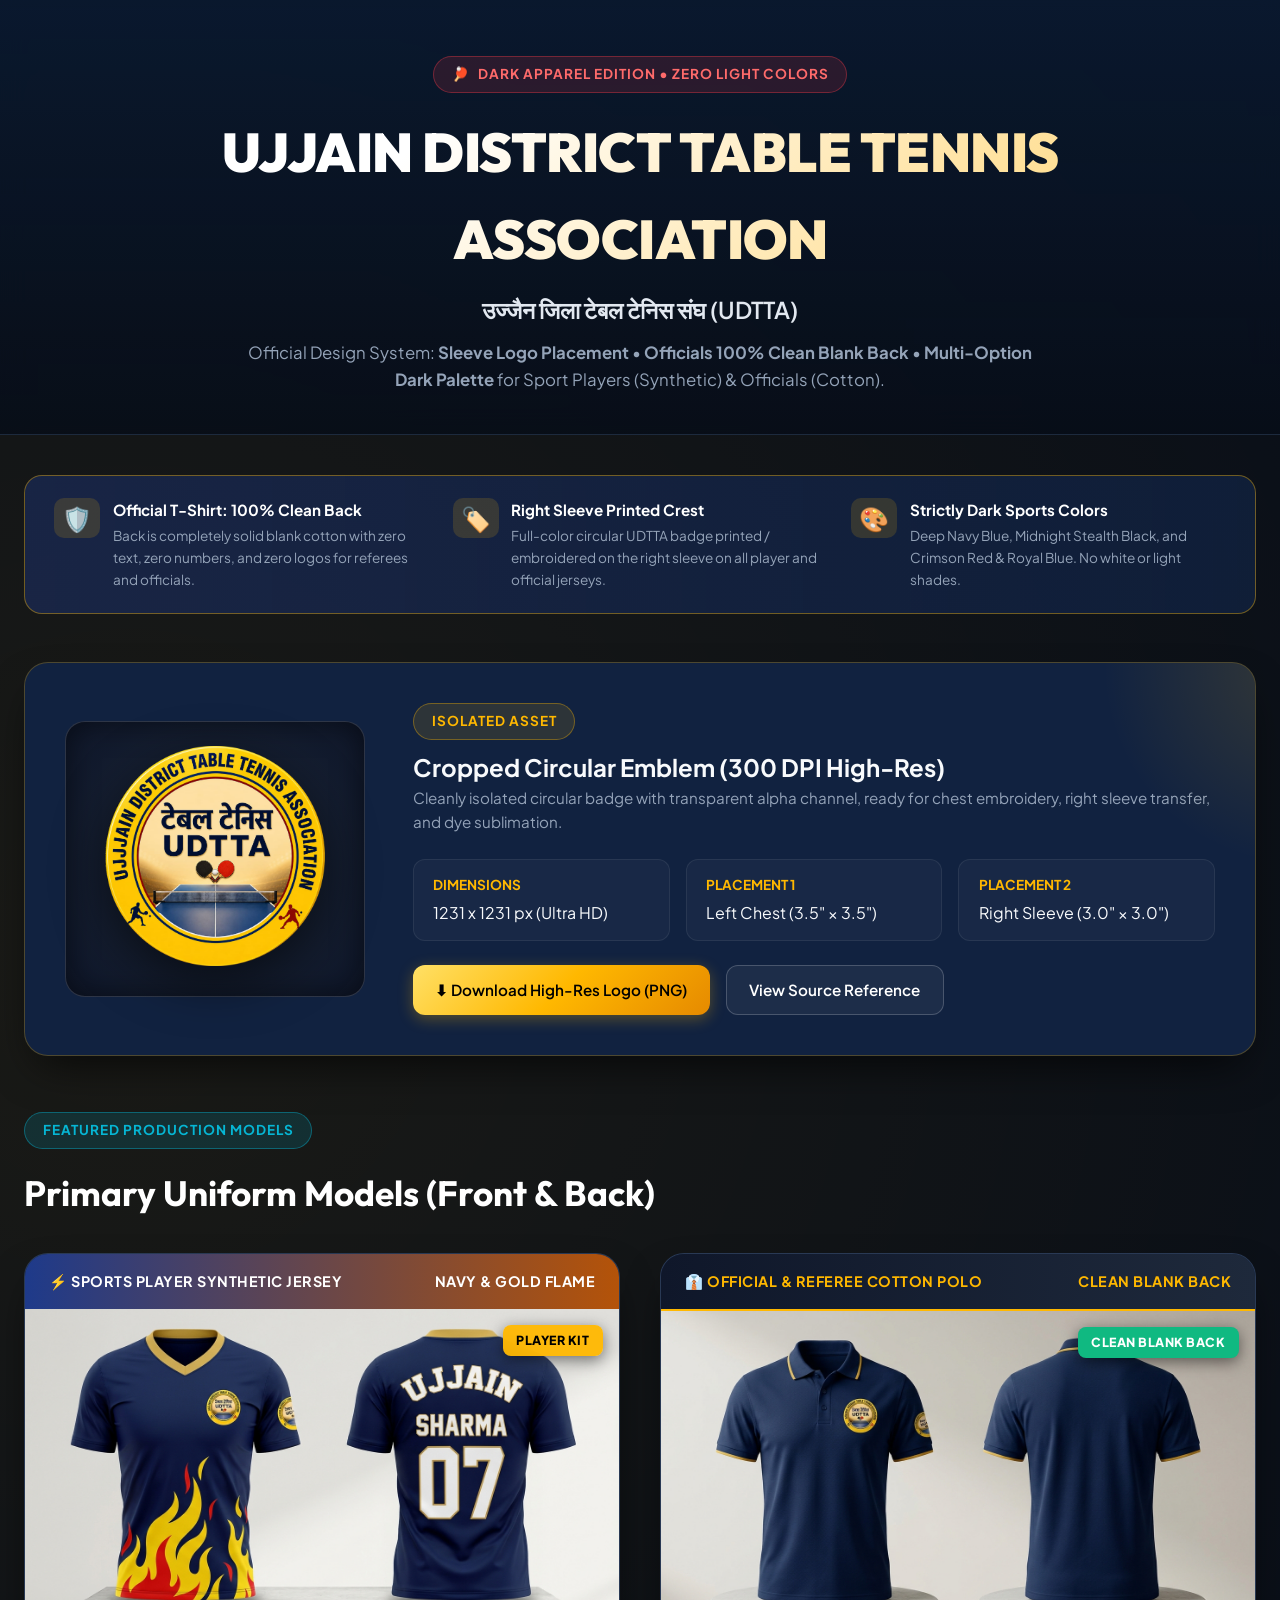
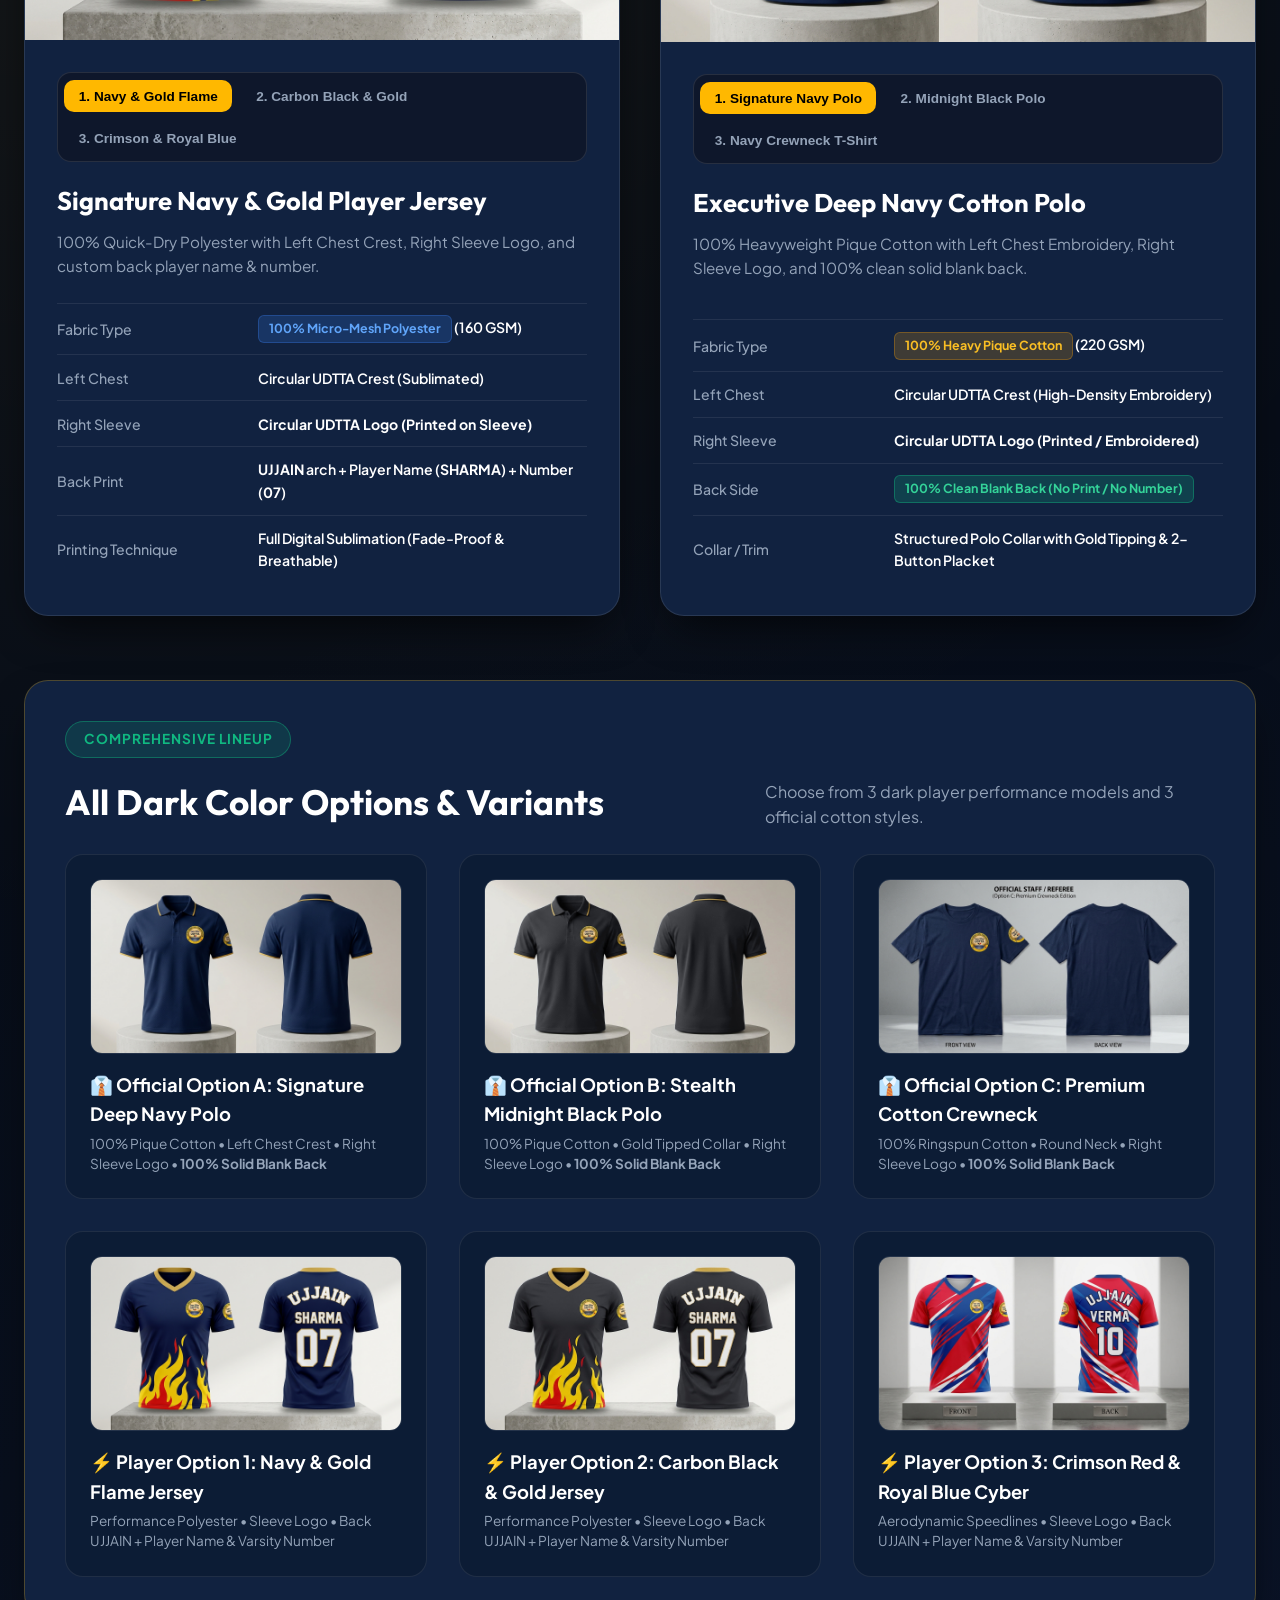
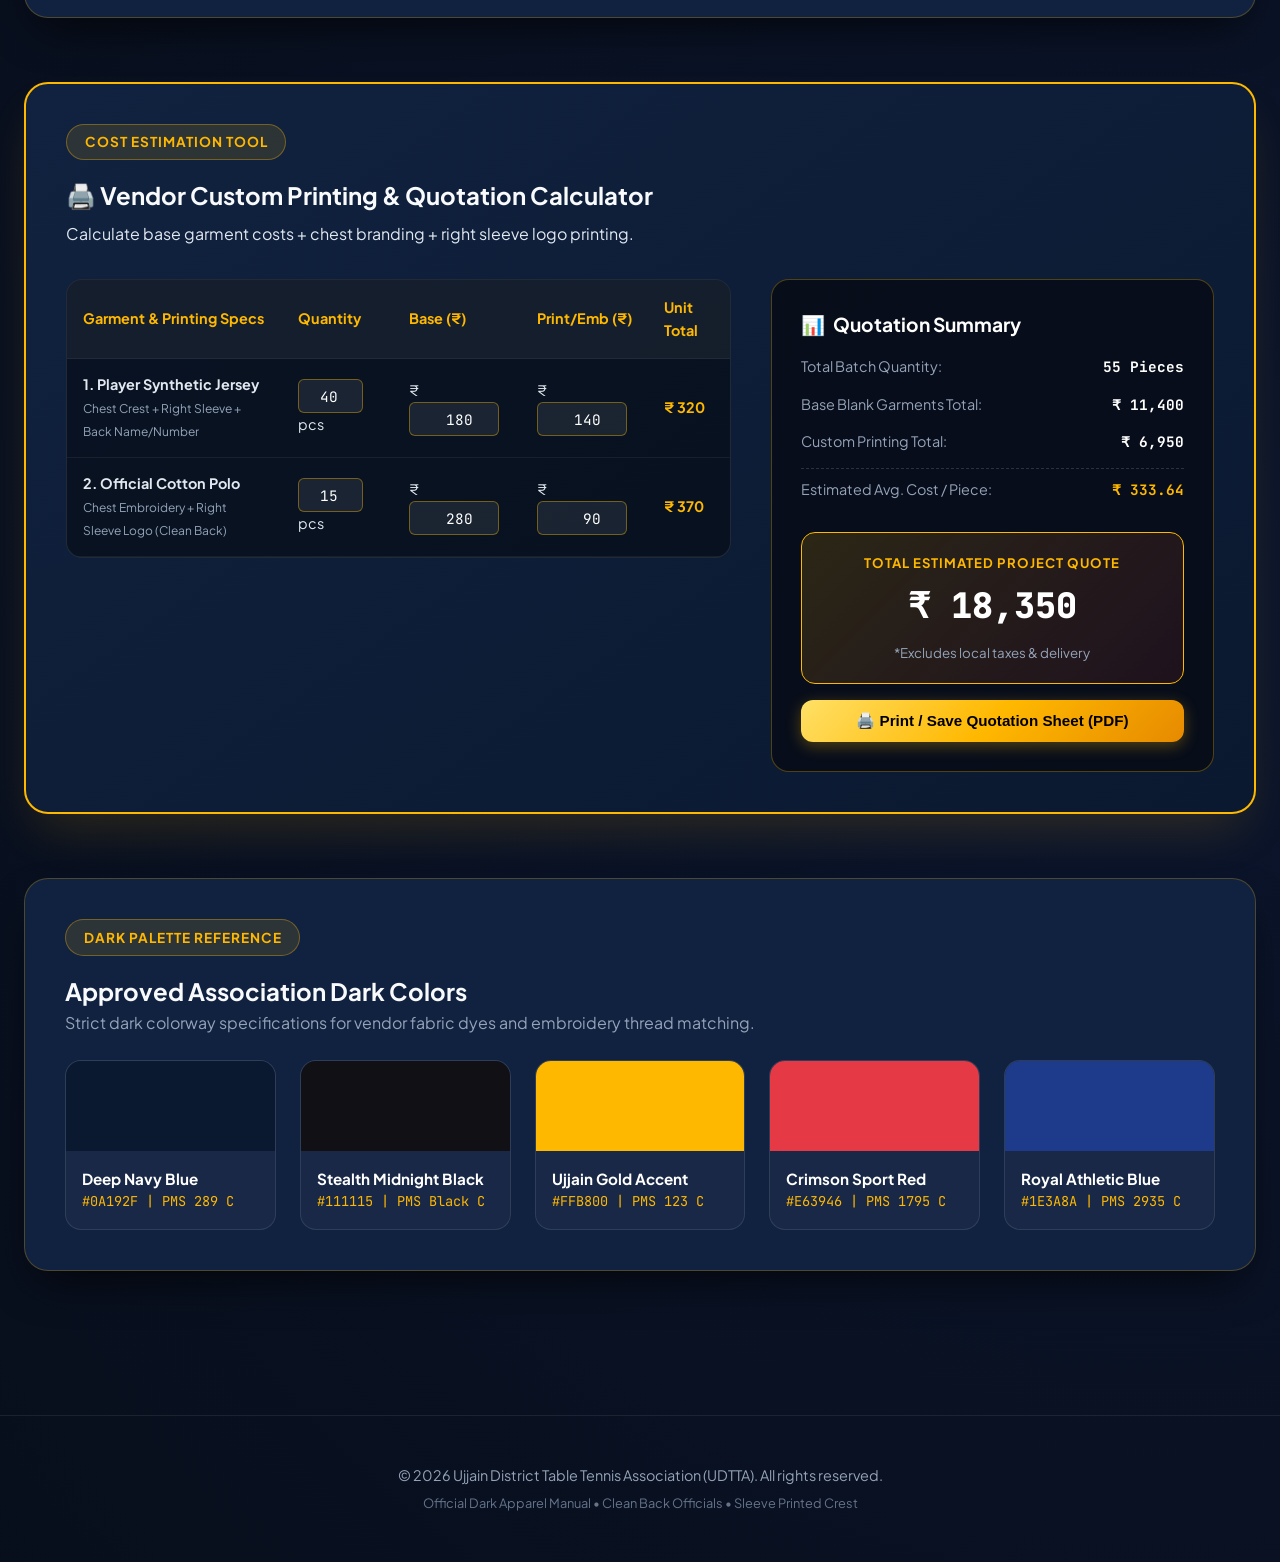
==== commit 4fa838dd: "Update UDTTA uniforms: dark colors only, clean blank back for officials, sleeve logo placement, and " ====
--- a/udtta_uniform_showcase.html
+++ b/udtta_uniform_showcase.html
@@ -3,7 +3,7 @@
 <head>
   <meta charset="UTF-8" />
   <meta name="viewport" content="width=device-width, initial-scale=1.0" />
-  <title>UDTTA - Official Apparel Specs & Custom Printing Quotation Guide</title>
+  <title>UDTTA - Official Dark Apparel Specs & Printing Guide</title>
   <link rel="preconnect" href="https://fonts.googleapis.com">
   <link rel="preconnect" href="https://fonts.gstatic.com" crossorigin>
   <link href="https://fonts.googleapis.com/css2?family=Outfit:wght@300;400;600;700;800;900&family=Plus+Jakarta+Sans:wght@400;500;600;700;800&family=JetBrains+Mono:wght@500;700&display=swap" rel="stylesheet">
@@ -20,7 +20,7 @@
       --bg-dark: #070D18;
       --text-main: #F8FAFC;
       --text-muted: #94A3B8;
-      --border-color: rgba(255, 184, 0, 0.2);
+      --border-color: rgba(255, 184, 0, 0.25);
       --card-shadow: 0 20px 45px -15px rgba(0, 0, 0, 0.75);
     }
 
@@ -78,6 +78,12 @@
       color: var(--accent-green);
     }
 
+    .badge-dark-tag {
+      background: rgba(230, 57, 70, 0.15);
+      border-color: rgba(230, 57, 70, 0.4);
+      color: #FF6B6B;
+    }
+
     h1 {
       font-family: 'Outfit', sans-serif;
       font-size: clamp(2rem, 5vw, 3.4rem);
@@ -98,7 +104,7 @@
 
     .subtitle {
       color: var(--text-muted);
-      max-width: 780px;
+      max-width: 820px;
       margin: 0 auto;
       font-size: 1.05rem;
     }
@@ -123,6 +129,45 @@
       font-family: 'Outfit', sans-serif;
       font-size: 2.2rem;
       color: #FFF;
+    }
+
+    /* Key Rules Callout Banner */
+    .rules-banner {
+      background: linear-gradient(90deg, rgba(30, 58, 138, 0.4) 0%, rgba(17, 34, 64, 0.8) 100%);
+      border: 1px solid rgba(255, 184, 0, 0.4);
+      border-radius: 18px;
+      padding: 1.4rem 1.8rem;
+      margin-bottom: 3rem;
+      display: grid;
+      grid-template-columns: repeat(auto-fit, minmax(280px, 1fr));
+      gap: 1.5rem;
+    }
+
+    .rule-box {
+      display: flex;
+      align-items: flex-start;
+      gap: 0.8rem;
+    }
+
+    .rule-icon {
+      font-size: 1.5rem;
+      line-height: 1;
+      background: rgba(255, 184, 0, 0.15);
+      padding: 0.5rem;
+      border-radius: 10px;
+      color: var(--accent-gold);
+    }
+
+    .rule-content strong {
+      display: block;
+      color: #FFF;
+      font-size: 0.95rem;
+      margin-bottom: 0.2rem;
+    }
+
+    .rule-content p {
+      color: var(--text-muted);
+      font-size: 0.85rem;
     }
 
     /* Logo Showcase section */
@@ -238,37 +283,33 @@
       border-color: #FFF;
     }
 
-    /* Comparison Control Bar */
-    .view-control-bar {
+    /* Option Variant Selector Bar */
+    .variant-selector {
       display: flex;
-      align-items: center;
-      gap: 0.5rem;
-      background: rgba(15, 23, 42, 0.8);
-      border: 1px solid rgba(255, 255, 255, 0.12);
+      gap: 0.6rem;
+      background: rgba(15, 23, 42, 0.9);
       padding: 0.4rem;
       border-radius: 14px;
-    }
-
-    .view-tab {
+      border: 1px solid rgba(255, 255, 255, 0.1);
+      flex-wrap: wrap;
+    }
+
+    .variant-btn {
       background: transparent;
       border: none;
       color: var(--text-muted);
       font-weight: 600;
-      font-size: 0.88rem;
-      padding: 0.55rem 1rem;
+      font-size: 0.85rem;
+      padding: 0.55rem 0.9rem;
       border-radius: 10px;
       cursor: pointer;
       transition: all 0.2s ease;
-      display: inline-flex;
-      align-items: center;
-      gap: 0.4rem;
-    }
-
-    .view-tab.active {
+    }
+
+    .variant-btn.active {
       background: var(--accent-gold);
       color: #000;
       font-weight: 700;
-      box-shadow: 0 2px 10px rgba(255, 184, 0, 0.3);
     }
 
     /* Uniform Cards Grid */
@@ -306,12 +347,12 @@
     }
 
     .banner-player {
-      background: linear-gradient(90deg, #1E3A8A, #D97706);
+      background: linear-gradient(90deg, #1E3A8A, #B45309);
       color: #FFF;
     }
 
     .banner-official {
-      background: linear-gradient(90deg, #0F172A, #334155);
+      background: linear-gradient(90deg, #0F172A, #1E293B);
       border-bottom: 2px solid var(--accent-gold);
       color: var(--accent-gold);
     }
@@ -321,20 +362,6 @@
       background: #020617;
       overflow: hidden;
       min-height: 280px;
-    }
-
-    .preview-view {
-      display: none;
-      animation: fadeIn 0.3s ease-in-out;
-    }
-
-    .preview-view.active {
-      display: block;
-    }
-
-    @keyframes fadeIn {
-      from { opacity: 0; transform: scale(0.98); }
-      to { opacity: 1; transform: scale(1); }
     }
 
     .card-preview img {
@@ -360,18 +387,9 @@
       letter-spacing: 0.5px;
       text-transform: uppercase;
       backdrop-filter: blur(8px);
-    }
-
-    .badge-printed-status {
-      background: rgba(255, 184, 0, 0.9);
+      background: rgba(255, 184, 0, 0.95);
       color: #000;
       box-shadow: 0 4px 15px rgba(0,0,0,0.5);
-    }
-
-    .badge-blank-status {
-      background: rgba(30, 58, 138, 0.85);
-      color: #93C5FD;
-      border: 1px solid rgba(147, 197, 253, 0.3);
     }
 
     .card-body {
@@ -392,47 +410,6 @@
       color: var(--text-muted);
       font-size: 0.95rem;
       margin-bottom: 1.5rem;
-    }
-
-    /* Sub-tabs inside card for quick switching */
-    .card-toggle-group {
-      display: flex;
-      background: rgba(0, 0, 0, 0.3);
-      padding: 0.3rem;
-      border-radius: 12px;
-      margin-bottom: 1.5rem;
-      gap: 0.3rem;
-      border: 1px solid rgba(255, 255, 255, 0.08);
-    }
-
-    .card-toggle-btn {
-      flex: 1;
-      padding: 0.6rem;
-      border: none;
-      background: transparent;
-      color: var(--text-muted);
-      font-weight: 600;
-      font-size: 0.85rem;
-      border-radius: 8px;
-      cursor: pointer;
-      transition: all 0.2s ease;
-      text-align: center;
-    }
-
-    .card-toggle-btn.active {
-      background: rgba(255, 255, 255, 0.1);
-      color: #FFF;
-      font-weight: 700;
-    }
-
-    .card-toggle-btn.active.printed-active {
-      background: var(--accent-gold);
-      color: #000;
-    }
-
-    .card-toggle-btn.active.blank-active {
-      background: #1E3A8A;
-      color: #FFF;
     }
 
     .specs-table {
@@ -481,8 +458,14 @@
       border: 1px solid rgba(245, 158, 11, 0.3);
     }
 
-    /* Side-by-side Dual Comparison Showcase */
-    .dual-showcase-section {
+    .pill-clean-back {
+      background: rgba(16, 185, 129, 0.2);
+      color: #34D399;
+      border: 1px solid rgba(16, 185, 129, 0.4);
+    }
+
+    /* Multi-Option Showcase Gallery */
+    .gallery-section {
       background: var(--navy-card);
       border: 1px solid var(--border-color);
       border-radius: 24px;
@@ -491,39 +474,44 @@
       box-shadow: var(--card-shadow);
     }
 
-    .dual-grid {
+    .gallery-grid {
       display: grid;
-      grid-template-columns: 1fr 1fr;
+      grid-template-columns: repeat(auto-fit, minmax(360px, 1fr));
       gap: 2rem;
       margin-top: 1.5rem;
     }
 
-    .dual-item {
+    .gallery-card {
       background: rgba(10, 25, 47, 0.6);
       border: 1px solid rgba(255, 255, 255, 0.08);
       border-radius: 18px;
       padding: 1.5rem;
-      text-align: center;
-    }
-
-    .dual-item h3 {
-      font-size: 1.2rem;
-      margin-bottom: 0.5rem;
-      color: #FFF;
-    }
-
-    .dual-item p {
-      color: var(--text-muted);
-      font-size: 0.88rem;
-      margin-bottom: 1.2rem;
-    }
-
-    .dual-item img {
+      transition: all 0.3s ease;
+    }
+
+    .gallery-card:hover {
+      border-color: var(--accent-gold);
+      transform: translateY(-4px);
+    }
+
+    .gallery-card img {
       width: 100%;
       border-radius: 12px;
       border: 1px solid rgba(255, 255, 255, 0.1);
       display: block;
       margin-bottom: 1rem;
+    }
+
+    .gallery-card h4 {
+      font-size: 1.15rem;
+      color: #FFF;
+      margin-bottom: 0.3rem;
+    }
+
+    .gallery-card p {
+      color: var(--text-muted);
+      font-size: 0.85rem;
+      line-height: 1.5;
     }
 
     /* ESTIMATION & QUOTATION BREAKDOWN SECTION */
@@ -647,65 +635,6 @@
       margin: 0.3rem 0;
     }
 
-    /* Print Locations Specs Box */
-    .print-matrix-grid {
-      display: grid;
-      grid-template-columns: repeat(auto-fit, minmax(260px, 1fr));
-      gap: 1.5rem;
-      margin-top: 1.5rem;
-    }
-
-    .matrix-card {
-      background: rgba(255, 255, 255, 0.03);
-      border: 1px solid rgba(255, 255, 255, 0.08);
-      border-radius: 16px;
-      padding: 1.4rem;
-    }
-
-    .matrix-card h4 {
-      color: var(--accent-gold);
-      font-size: 1.05rem;
-      margin-bottom: 0.8rem;
-      display: flex;
-      align-items: center;
-      gap: 0.4rem;
-    }
-
-    .matrix-card ul {
-      list-style: none;
-      font-size: 0.88rem;
-    }
-
-    .matrix-card li {
-      padding: 0.4rem 0;
-      border-bottom: 1px solid rgba(255, 255, 255, 0.05);
-      display: flex;
-      justify-content: space-between;
-      color: var(--text-muted);
-    }
-
-    .matrix-card li span:last-child {
-      color: #FFF;
-      font-weight: 600;
-    }
-
-    /* Lookbook Banner */
-    .lookbook-section {
-      background: var(--navy-card);
-      border: 1px solid var(--border-color);
-      border-radius: 24px;
-      padding: 2.5rem;
-      margin-bottom: 4rem;
-      box-shadow: var(--card-shadow);
-    }
-
-    .lookbook-img {
-      width: 100%;
-      border-radius: 16px;
-      margin-top: 1.5rem;
-      border: 1px solid rgba(255, 255, 255, 0.1);
-    }
-
     /* Color Palette */
     .palette-grid {
       display: grid;
@@ -755,7 +684,7 @@
         grid-template-columns: 1fr;
         text-align: center;
       }
-      .uniform-grid, .dual-grid, .rfq-grid {
+      .uniform-grid, .rfq-grid {
         grid-template-columns: 1fr;
       }
       .features-list {
@@ -774,17 +703,44 @@
 <body>
 
   <header>
-    <div class="badge-pill">
-      <span>🏓</span> Apparel Kit & Custom Printing Specifications
+    <div class="badge-pill badge-dark-tag">
+      <span>🏓</span> Dark Apparel Edition • Zero Light Colors
     </div>
     <h1>UJJAIN DISTRICT TABLE TENNIS ASSOCIATION</h1>
     <div class="hindi-title">उज्जैन जिला टेबल टेनिस संघ (UDTTA)</div>
     <p class="subtitle">
-      Comprehensive manufacturing manual separating <strong>Base Blank Garments</strong> from <strong>Custom Printing & Branding</strong> for accurate vendor estimation and RFQ quotation.
+      Official Design System: <strong>Sleeve Logo Placement</strong> • <strong>Officials 100% Clean Blank Back</strong> • <strong>Multi-Option Dark Palette</strong> for Sport Players (Synthetic) & Officials (Cotton).
     </p>
   </header>
 
   <div class="container">
+
+    <!-- KEY RULES CALLOUT -->
+    <div class="rules-banner">
+      <div class="rule-box">
+        <div class="rule-icon">🛡️</div>
+        <div class="rule-content">
+          <strong>Official T-Shirt: 100% Clean Back</strong>
+          <p>Back is completely solid blank cotton with zero text, zero numbers, and zero logos for referees and officials.</p>
+        </div>
+      </div>
+
+      <div class="rule-box">
+        <div class="rule-icon">🏷️</div>
+        <div class="rule-content">
+          <strong>Right Sleeve Printed Crest</strong>
+          <p>Full-color circular UDTTA badge printed / embroidered on the right sleeve on all player and official jerseys.</p>
+        </div>
+      </div>
+
+      <div class="rule-box">
+        <div class="rule-icon">🎨</div>
+        <div class="rule-content">
+          <strong>Strictly Dark Sports Colors</strong>
+          <p>Deep Navy Blue, Midnight Stealth Black, and Crimson Red & Royal Blue. No white or light shades.</p>
+        </div>
+      </div>
+    </div>
 
     <!-- CROPPED LOGO SECTION -->
     <section class="logo-hero">
@@ -792,10 +748,10 @@
         <img src="UDTTA_Logo_Circular.png" alt="Cropped UDTTA Circular Logo" />
       </div>
       <div class="logo-details">
-        <div class="badge-pill" style="margin-bottom: 0.5rem;">Print-Ready Emblem</div>
+        <div class="badge-pill" style="margin-bottom: 0.5rem;">Isolated Asset</div>
         <h2>Cropped Circular Emblem (300 DPI High-Res)</h2>
         <p style="color: var(--text-muted); font-size: 0.95rem;">
-          Cleanly isolated circular badge with transparent alpha channel, eliminating background artifacts for crisp sublimation, DTF printing, and high-density computerized embroidery.
+          Cleanly isolated circular badge with transparent alpha channel, ready for chest embroidery, right sleeve transfer, and dye sublimation.
         </p>
 
         <ul class="features-list">
@@ -804,12 +760,12 @@
             1231 x 1231 px (Ultra HD)
           </li>
           <li class="feature-item">
-            <strong>Color Profile</strong>
-            CMYK / RGB Vector Clean
+            <strong>Placement 1</strong>
+            Left Chest (3.5" × 3.5")
           </li>
           <li class="feature-item">
-            <strong>Application</strong>
-            Left Chest Crest (3.5" × 3.5")
+            <strong>Placement 2</strong>
+            Right Sleeve (3.0" × 3.0")
           </li>
         </ul>
 
@@ -824,207 +780,181 @@
       </div>
     </section>
 
-    <!-- UNIFORM DESIGNS SECTION WITH INTERACTIVE BLANK / PRINTED TOGGLES -->
+    <!-- INTERACTIVE MAIN DUAL DISPLAY -->
     <div class="section-header">
       <div>
-        <div class="badge-pill badge-cyan">Interactive Garment Switcher</div>
-        <h2>Base Blank Garment vs. Custom Printed T-Shirt</h2>
-      </div>
-      
-      <!-- Global Toggle Control -->
-      <div class="view-control-bar">
-        <button class="view-tab active" onclick="switchAllViews('printed')">
-          <span>✨</span> Custom Printed
-        </button>
-        <button class="view-tab" onclick="switchAllViews('blank')">
-          <span>👕</span> Base Garment (Blank)
-        </button>
+        <div class="badge-pill badge-cyan">Featured Production Models</div>
+        <h2>Primary Uniform Models (Front & Back)</h2>
       </div>
     </div>
 
     <div class="uniform-grid">
 
       <!-- PLAYER JERSEY CARD -->
-      <div class="uniform-card" id="playerCard">
+      <div class="uniform-card">
         <div class="card-banner banner-player">
-          <span>⚡ ATHLETIC PLAYER EDITION</span>
-          <span id="playerBannerTag">CUSTOM PRINTED</span>
+          <span>⚡ SPORTS PLAYER SYNTHETIC JERSEY</span>
+          <span>NAVY & GOLD FLAME</span>
         </div>
 
         <div class="card-preview">
-          <span class="status-indicator-badge badge-printed-status" id="playerBadge">Custom Printed</span>
-          
-          <!-- View A: Custom Printed -->
-          <div class="preview-view active" id="playerViewPrinted">
-            <img src="UDTTA_Player_Jersey_Front_Back.jpg" alt="Player Jersey Printed Front and Back" />
+          <span class="status-indicator-badge">Player Kit</span>
+          <img id="playerMainImg" src="UDTTA_Player_Jersey_Navy_Gold.jpg" alt="Player Jersey Front and Back" />
+        </div>
+
+        <div class="card-body">
+          <div class="variant-selector" style="margin-bottom: 1.2rem;">
+            <button class="variant-btn active" onclick="switchPlayerMain('navy', this)">1. Navy & Gold Flame</button>
+            <button class="variant-btn" onclick="switchPlayerMain('carbon', this)">2. Carbon Black & Gold</button>
+            <button class="variant-btn" onclick="switchPlayerMain('crimson', this)">3. Crimson & Royal Blue</button>
           </div>
 
-          <!-- View B: Base Blank -->
-          <div class="preview-view" id="playerViewBlank">
-            <img src="UDTTA_Blank_Player_Jersey_Front_Back.jpg" alt="Player Jersey Blank Base Garment Front and Back" />
-          </div>
-        </div>
-
-        <div class="card-body">
-          <div class="card-toggle-group">
-            <button class="card-toggle-btn active printed-active" id="btnPlayerPrinted" onclick="setCardView('player', 'printed')">
-              ✨ Printed Jersey (Finished)
-            </button>
-            <button class="card-toggle-btn" id="btnPlayerBlank" onclick="setCardView('player', 'blank')">
-              👕 Base Blank Garment
-            </button>
-          </div>
-
-          <h3 class="card-title" id="playerTitle">Athletic Performance Jersey (Full Sublimation)</h3>
-          <p class="card-desc" id="playerDesc">
-            High mobility sports jersey with association flame graphics, chest emblem, and custom player name/number back printing.
+          <h3 class="card-title" id="playerMainTitle">Signature Navy & Gold Player Jersey</h3>
+          <p class="card-desc">
+            100% Quick-Dry Polyester with Left Chest Crest, Right Sleeve Logo, and custom back player name & number.
           </p>
 
           <table class="specs-table">
             <tr>
-              <td>Base Fabric</td>
-              <td><span class="pill-tag pill-poly">100% Quick-Dry Synthetic Polyester</span> (160 GSM)</td>
+              <td>Fabric Type</td>
+              <td><span class="pill-tag pill-poly">100% Micro-Mesh Polyester</span> (160 GSM)</td>
+            </tr>
+            <tr>
+              <td>Left Chest</td>
+              <td>Circular UDTTA Crest (Sublimated)</td>
+            </tr>
+            <tr>
+              <td>Right Sleeve</td>
+              <td><strong>Circular UDTTA Logo (Printed on Sleeve)</strong></td>
+            </tr>
+            <tr>
+              <td>Back Print</td>
+              <td><strong>UJJAIN</strong> arch + Player Name (<strong>SHARMA</strong>) + Number (<strong>07</strong>)</td>
+            </tr>
+            <tr>
+              <td>Printing Technique</td>
+              <td>Full Digital Sublimation (Fade-Proof & Breathable)</td>
+            </tr>
+          </table>
+        </div>
+      </div>
+
+      <!-- OFFICIAL POLO CARD -->
+      <div class="uniform-card">
+        <div class="card-banner banner-official">
+          <span>👔 OFFICIAL & REFEREE COTTON POLO</span>
+          <span>CLEAN BLANK BACK</span>
+        </div>
+
+        <div class="card-preview">
+          <span class="status-indicator-badge" style="background: #10B981; color: #FFF;">Clean Blank Back</span>
+          <img id="officialMainImg" src="UDTTA_Official_Polo_Navy_CleanBack.jpg" alt="Official Polo Front and Back" />
+        </div>
+
+        <div class="card-body">
+          <div class="variant-selector" style="margin-bottom: 1.2rem;">
+            <button class="variant-btn active" onclick="switchOfficialMain('navy', this)">1. Signature Navy Polo</button>
+            <button class="variant-btn" onclick="switchOfficialMain('black', this)">2. Midnight Black Polo</button>
+            <button class="variant-btn" onclick="switchOfficialMain('crew', this)">3. Navy Crewneck T-Shirt</button>
+          </div>
+
+          <h3 class="card-title" id="officialMainTitle">Executive Deep Navy Cotton Polo</h3>
+          <p class="card-desc">
+            100% Heavyweight Pique Cotton with Left Chest Embroidery, Right Sleeve Logo, and 100% clean solid blank back.
+          </p>
+
+          <table class="specs-table">
+            <tr>
+              <td>Fabric Type</td>
+              <td><span class="pill-tag pill-cotton">100% Heavy Pique Cotton</span> (220 GSM)</td>
+            </tr>
+            <tr>
+              <td>Left Chest</td>
+              <td>Circular UDTTA Crest (High-Density Embroidery)</td>
+            </tr>
+            <tr>
+              <td>Right Sleeve</td>
+              <td><strong>Circular UDTTA Logo (Printed / Embroidered)</strong></td>
+            </tr>
+            <tr>
+              <td>Back Side</td>
+              <td><span class="pill-tag pill-clean-back">100% Clean Blank Back (No Print / No Number)</span></td>
             </tr>
             <tr>
               <td>Collar / Trim</td>
-              <td>Sporty Ribbed V-Neck with Golden Yellow Trim</td>
-            </tr>
-            <tr>
-              <td>Base Solid Color</td>
-              <td>Deep Navy Blue (Pantone 289 C / #0A192F)</td>
-            </tr>
-            <tr>
-              <td>Front Customization</td>
-              <td>Full-color UDTTA Crest on Left Chest (Sublimated / DTF)</td>
-            </tr>
-            <tr>
-              <td>Back Customization</td>
-              <td><strong>UJJAIN</strong> arch + Player Name (<strong>SHARMA</strong>) + Varsity Number (<strong>07</strong>)</td>
-            </tr>
-            <tr>
-              <td>Printing Technique</td>
-              <td><strong>Full Digital Sublimation</strong> (Fade-proof, lightweight)</td>
+              <td>Structured Polo Collar with Gold Tipping & 2-Button Placket</td>
             </tr>
           </table>
         </div>
       </div>
 
-      <!-- OFFICIAL POLO CARD -->
-      <div class="uniform-card" id="officialCard">
-        <div class="card-banner banner-official">
-          <span>👔 OFFICIAL & REFEREE EDITION</span>
-          <span id="officialBannerTag">CUSTOM PRINTED</span>
-        </div>
-
-        <div class="card-preview">
-          <span class="status-indicator-badge badge-printed-status" id="officialBadge">Custom Printed</span>
-          
-          <!-- View A: Custom Printed -->
-          <div class="preview-view active" id="officialViewPrinted">
-            <img src="UDTTA_Official_TShirt_Front_Back.jpg" alt="Official Polo Printed Front and Back" />
-          </div>
-
-          <!-- View B: Base Blank -->
-          <div class="preview-view" id="officialViewBlank">
-            <img src="UDTTA_Blank_Official_Polo_Front_Back.jpg" alt="Official Polo Blank Base Garment Front and Back" />
-          </div>
-        </div>
-
-        <div class="card-body">
-          <div class="card-toggle-group">
-            <button class="card-toggle-btn active printed-active" id="btnOfficialPrinted" onclick="setCardView('official', 'printed')">
-              ✨ Printed Polo (Finished)
-            </button>
-            <button class="card-toggle-btn" id="btnOfficialBlank" onclick="setCardView('official', 'blank')">
-              👕 Base Blank Polo
-            </button>
-          </div>
-
-          <h3 class="card-title" id="officialTitle">Executive Cotton Polo (Embroidery & Print)</h3>
-          <p class="card-desc" id="officialDesc">
-            Dignified polo for arbiters and executives with computerized chest embroidery and bold back official designation.
-          </p>
-
-          <table class="specs-table">
-            <tr>
-              <td>Base Fabric</td>
-              <td><span class="pill-tag pill-cotton">100% Heavyweight Pique Cotton</span> (220 GSM)</td>
-            </tr>
-            <tr>
-              <td>Collar / Placket</td>
-              <td>Structured Polo Collar, 2-Button Placket & Gold Tipping</td>
-            </tr>
-            <tr>
-              <td>Base Solid Color</td>
-              <td>Deep Navy Blue (Pantone 289 C / #0A192F)</td>
-            </tr>
-            <tr>
-              <td>Front Customization</td>
-              <td>UDTTA Crest (Left Chest) + "OFFICIAL" (Right Chest)</td>
-            </tr>
-            <tr>
-              <td>Back Customization</td>
-              <td>Clean "<strong>UDTTA OFFICIAL</strong>" Header <em>(No player names/numbers)</em></td>
-            </tr>
-            <tr>
-              <td>Printing Technique</td>
-              <td><strong>High-Density Computerized Embroidery + Screen/DTF</strong></td>
-            </tr>
-          </table>
-        </div>
+    </div>
+
+    <!-- ALL OPTIONS SHOWCASE GALLERY -->
+    <section class="gallery-section">
+      <div class="section-header" style="margin-bottom: 1rem;">
+        <div>
+          <div class="badge-pill badge-green">Comprehensive Lineup</div>
+          <h2>All Dark Color Options & Variants</h2>
+        </div>
+        <p style="color: var(--text-muted); max-width: 450px;">
+          Choose from 3 dark player performance models and 3 official cotton styles.
+        </p>
       </div>
 
-    </div>
-
-    <!-- DUAL SIDE-BY-SIDE VISUAL COMPARISON FOR PRINTER -->
-    <section class="dual-showcase-section">
-      <div class="badge-pill badge-green">Vendor Inspection Matrix</div>
-      <h2>Side-by-Side Blueprint: Blank Base vs. Custom Branding</h2>
-      <p style="color: var(--text-muted); margin-top: 0.3rem;">
-        Direct visual reference for sportswear suppliers and printing dye labs.
-      </p>
-
-      <div class="dual-grid">
-        <!-- Player Comparison -->
-        <div class="dual-item">
-          <h3>⚡ Athlete Sports Jersey Blueprint</h3>
-          <p>Plain Blank Polyester V-Neck (Left) ➔ Full Digital Sublimated Graphic (Right)</p>
-          <div style="display: grid; grid-template-columns: 1fr 1fr; gap: 0.8rem;">
-            <div>
-              <img src="UDTTA_Blank_Player_Jersey_Front_Back.jpg" alt="Blank Player Jersey" />
-              <strong style="font-size: 0.8rem; color: #93C5FD;">1. Base Garment (Blank)</strong>
-            </div>
-            <div>
-              <img src="UDTTA_Player_Jersey_Front_Back.jpg" alt="Finished Printed Player Jersey" />
-              <strong style="font-size: 0.8rem; color: var(--accent-gold);">2. Custom Printed</strong>
-            </div>
-          </div>
-        </div>
-
-        <!-- Official Polo Comparison -->
-        <div class="dual-item">
-          <h3>👔 Official Executive Polo Blueprint</h3>
-          <p>Plain Pique Cotton Polo (Left) ➔ Left Chest Crest Embroidery + Back Stamp (Right)</p>
-          <div style="display: grid; grid-template-columns: 1fr 1fr; gap: 0.8rem;">
-            <div>
-              <img src="UDTTA_Blank_Official_Polo_Front_Back.jpg" alt="Blank Official Polo" />
-              <strong style="font-size: 0.8rem; color: #93C5FD;">1. Base Garment (Blank)</strong>
-            </div>
-            <div>
-              <img src="UDTTA_Official_TShirt_Front_Back.jpg" alt="Finished Printed Official Polo" />
-              <strong style="font-size: 0.8rem; color: var(--accent-gold);">2. Custom Embroidered</strong>
-            </div>
-          </div>
-        </div>
+      <div class="gallery-grid">
+
+        <!-- Card 1: Official Navy Polo -->
+        <div class="gallery-card">
+          <img src="UDTTA_Official_Polo_Navy_CleanBack.jpg" alt="Official Navy Polo" />
+          <h4>👔 Official Option A: Signature Deep Navy Polo</h4>
+          <p>100% Pique Cotton • Left Chest Crest • Right Sleeve Logo • <strong>100% Solid Blank Back</strong></p>
+        </div>
+
+        <!-- Card 2: Official Black Polo -->
+        <div class="gallery-card">
+          <img src="UDTTA_Official_Polo_Black_CleanBack.jpg" alt="Official Black Polo" />
+          <h4>👔 Official Option B: Stealth Midnight Black Polo</h4>
+          <p>100% Pique Cotton • Gold Tipped Collar • Right Sleeve Logo • <strong>100% Solid Blank Back</strong></p>
+        </div>
+
+        <!-- Card 3: Official Navy Crewneck -->
+        <div class="gallery-card">
+          <img src="UDTTA_Official_Crewneck_Navy_CleanBack.jpg" alt="Official Navy Crewneck" />
+          <h4>👔 Official Option C: Premium Cotton Crewneck</h4>
+          <p>100% Ringspun Cotton • Round Neck • Right Sleeve Logo • <strong>100% Solid Blank Back</strong></p>
+        </div>
+
+        <!-- Card 4: Player Navy & Gold -->
+        <div class="gallery-card">
+          <img src="UDTTA_Player_Jersey_Navy_Gold.jpg" alt="Player Navy Gold Jersey" />
+          <h4>⚡ Player Option 1: Navy & Gold Flame Jersey</h4>
+          <p>Performance Polyester • Sleeve Logo • Back UJJAIN + Player Name & Varsity Number</p>
+        </div>
+
+        <!-- Card 5: Player Carbon Black & Gold -->
+        <div class="gallery-card">
+          <img src="UDTTA_Player_Jersey_Carbon_Gold.jpg" alt="Player Carbon Gold Jersey" />
+          <h4>⚡ Player Option 2: Carbon Black & Gold Jersey</h4>
+          <p>Performance Polyester • Sleeve Logo • Back UJJAIN + Player Name & Varsity Number</p>
+        </div>
+
+        <!-- Card 6: Player Crimson & Royal Blue -->
+        <div class="gallery-card">
+          <img src="UDTTA_Player_Jersey_Crimson_Royal.jpg" alt="Player Crimson Royal Jersey" />
+          <h4>⚡ Player Option 3: Crimson Red & Royal Blue Cyber</h4>
+          <p>Aerodynamic Speedlines • Sleeve Logo • Back UJJAIN + Player Name & Varsity Number</p>
+        </div>
+
       </div>
     </section>
 
-    <!-- ESTIMATION & RFQ CALCULATOR SECTION FOR PRINTER GUY -->
+    <!-- ESTIMATION & RFQ CALCULATOR -->
     <section class="rfq-section" id="rfqEstimator">
       <div class="badge-pill">Cost Estimation Tool</div>
       <h2>🖨️ Vendor Custom Printing & Quotation Calculator</h2>
       <p style="color: #E2E8F0; margin-top: 0.4rem;">
-        Enter the base blank garment cost and custom printing charges to calculate accurate unit costs and total project estimates.
+        Calculate base garment costs + chest branding + right sleeve logo printing.
       </p>
 
       <div class="rfq-grid">
@@ -1035,10 +965,10 @@
             <table class="rfq-table">
               <thead>
                 <tr>
-                  <th>Garment Category</th>
-                  <th>Estimated Qty</th>
-                  <th>Base Blank (₹)</th>
-                  <th>Print/Embroidery (₹)</th>
+                  <th>Garment & Printing Specs</th>
+                  <th>Quantity</th>
+                  <th>Base (₹)</th>
+                  <th>Print/Emb (₹)</th>
                   <th>Unit Total</th>
                 </tr>
               </thead>
@@ -1046,7 +976,7 @@
                 <tr>
                   <td>
                     <strong>1. Player Synthetic Jersey</strong><br/>
-                    <small style="color: var(--text-muted);">160 GSM Poly + Full Sublimation</small>
+                    <small style="color: var(--text-muted);">Chest Crest + Right Sleeve + Back Name/Number</small>
                   </td>
                   <td>
                     <input type="number" id="playerQty" class="cost-input-box" value="40" style="width: 65px;" oninput="calculateEstimates()" /> pcs
@@ -1065,7 +995,7 @@
                 <tr>
                   <td>
                     <strong>2. Official Cotton Polo</strong><br/>
-                    <small style="color: var(--text-muted);">220 GSM Cotton + Crest Embroidery</small>
+                    <small style="color: var(--text-muted);">Chest Embroidery + Right Sleeve Logo (Clean Back)</small>
                   </td>
                   <td>
                     <input type="number" id="officialQty" class="cost-input-box" value="15" style="width: 65px;" oninput="calculateEstimates()" /> pcs
@@ -1074,39 +1004,15 @@
                     ₹ <input type="number" id="officialBaseCost" class="cost-input-box" value="280" oninput="calculateEstimates()" />
                   </td>
                   <td>
-                    ₹ <input type="number" id="officialPrintCost" class="cost-input-box" value="120" oninput="calculateEstimates()" />
+                    ₹ <input type="number" id="officialPrintCost" class="cost-input-box" value="90" oninput="calculateEstimates()" />
                   </td>
                   <td id="officialUnitTotal" style="font-weight: 700; color: var(--accent-gold);">
-                    ₹ 400
+                    ₹ 370
                   </td>
                 </tr>
               </tbody>
             </table>
           </div>
-
-          <!-- Print Position Dimensions Table -->
-          <div class="print-matrix-grid">
-            <div class="matrix-card">
-              <h4>🎯 Player Kit Customization</h4>
-              <ul>
-                <li><span>Left Chest Emblem</span> <span>3.5" × 3.5" (Sublimated)</span></li>
-                <li><span>Back "UJJAIN" Header</span> <span>10.5" Width Arc</span></li>
-                <li><span>Player Name</span> <span>2.0" Height Bold</span></li>
-                <li><span>Player Number</span> <span>8.0" Height Varsity</span></li>
-              </ul>
-            </div>
-
-            <div class="matrix-card">
-              <h4>👔 Official Kit Customization</h4>
-              <ul>
-                <li><span>Left Chest Emblem</span> <span>3.2" × 3.2" (Embroidery)</span></li>
-                <li><span>Right Chest Wordmark</span> <span>"OFFICIAL" (Gold Thread)</span></li>
-                <li><span>Back Wordmark</span> <span>"UDTTA OFFICIAL" (9" Width)</span></li>
-                <li><span>Individual Names</span> <span>None (Standardized)</span></li>
-              </ul>
-            </div>
-          </div>
-
         </div>
 
         <!-- Real-Time Quotation Summary Widget -->
@@ -1128,20 +1034,20 @@
 
             <div class="calc-row">
               <span>Custom Printing Total:</span>
-              <strong id="totalPrintDisplay">₹ 7,400</strong>
+              <strong id="totalPrintDisplay">₹ 6,950</strong>
             </div>
 
             <div class="calc-row" style="border-top: 1px dashed rgba(255,255,255,0.15); padding-top: 0.6rem;">
               <span>Estimated Avg. Cost / Piece:</span>
-              <strong id="avgUnitCostDisplay" style="color: var(--accent-gold);">₹ 341.82</strong>
+              <strong id="avgUnitCostDisplay" style="color: var(--accent-gold);">₹ 333.64</strong>
             </div>
           </div>
 
           <div>
             <div class="total-cost-box">
               <div class="total-cost-label">Total Estimated Project Quote</div>
-              <div class="total-cost-val" id="grandTotalDisplay">₹ 18,800</div>
-              <small style="color: var(--text-muted);">*Excludes local taxes & delivery freight</small>
+              <div class="total-cost-val" id="grandTotalDisplay">₹ 18,350</div>
+              <small style="color: var(--text-muted);">*Excludes local taxes & delivery</small>
             </div>
 
             <button class="btn btn-gold" onclick="window.print()" style="width: 100%; margin-top: 1rem; justify-content: center;">
@@ -1153,58 +1059,50 @@
       </div>
     </section>
 
-    <!-- LOOKBOOK COLLECTION BANNER -->
-    <section class="lookbook-section">
-      <div class="badge-pill">Collection Overview</div>
-      <h2>UDTTA Complete Official Lookbook</h2>
-      <p style="color: var(--text-muted);">Side-by-side presentation of the tournament athlete kit and match officials executive polo.</p>
-      <img src="UDTTA_Uniform_Collection_Lookbook.jpg" alt="UDTTA Uniform Collection Lookbook" class="lookbook-img" />
-    </section>
-
     <!-- COLOR PALETTE SECTION -->
-    <section class="lookbook-section">
-      <div class="badge-pill">Brand Guidelines</div>
-      <h2>Official Color Palette & Print Codes</h2>
-      <p style="color: var(--text-muted);">Standardized color swatches for sportswear manufacturers and dye sublimation labs.</p>
+    <section class="gallery-section">
+      <div class="badge-pill">Dark Palette Reference</div>
+      <h2>Approved Association Dark Colors</h2>
+      <p style="color: var(--text-muted);">Strict dark colorway specifications for vendor fabric dyes and embroidery thread matching.</p>
 
       <div class="palette-grid">
         <div class="color-swatch">
           <div class="swatch-box" style="background: #0A192F;"></div>
           <div class="swatch-info">
             <div class="swatch-name">Deep Navy Blue</div>
-            <div class="swatch-code">#0A192F | Pantone 289 C</div>
+            <div class="swatch-code">#0A192F | PMS 289 C</div>
+          </div>
+        </div>
+
+        <div class="color-swatch">
+          <div class="swatch-box" style="background: #111115;"></div>
+          <div class="swatch-info">
+            <div class="swatch-name">Stealth Midnight Black</div>
+            <div class="swatch-code">#111115 | PMS Black C</div>
           </div>
         </div>
 
         <div class="color-swatch">
           <div class="swatch-box" style="background: #FFB800;"></div>
           <div class="swatch-info">
-            <div class="swatch-name">Ujjain Gold / Yellow</div>
-            <div class="swatch-code">#FFB800 | Pantone 123 C</div>
+            <div class="swatch-name">Ujjain Gold Accent</div>
+            <div class="swatch-code">#FFB800 | PMS 123 C</div>
           </div>
         </div>
 
         <div class="color-swatch">
           <div class="swatch-box" style="background: #E63946;"></div>
           <div class="swatch-info">
-            <div class="swatch-name">Sport Red Accent</div>
-            <div class="swatch-code">#E63946 | Pantone 1795 C</div>
+            <div class="swatch-name">Crimson Sport Red</div>
+            <div class="swatch-code">#E63946 | PMS 1795 C</div>
           </div>
         </div>
 
         <div class="color-swatch">
           <div class="swatch-box" style="background: #1E3A8A;"></div>
           <div class="swatch-info">
-            <div class="swatch-name">Table Tennis Royal Blue</div>
-            <div class="swatch-code">#1E3A8A | Pantone 2935 C</div>
-          </div>
-        </div>
-
-        <div class="color-swatch">
-          <div class="swatch-box" style="background: #FFFFFF; border-bottom: 1px solid #334155;"></div>
-          <div class="swatch-info">
-            <div class="swatch-name">Crisp White</div>
-            <div class="swatch-code">#FFFFFF | Pure White</div>
+            <div class="swatch-name">Royal Athletic Blue</div>
+            <div class="swatch-code">#1E3A8A | PMS 2935 C</div>
           </div>
         </div>
       </div>
@@ -1214,54 +1112,44 @@
 
   <footer>
     <p>© 2026 Ujjain District Table Tennis Association (UDTTA). All rights reserved.</p>
-    <p style="margin-top: 0.4rem; font-size: 0.8rem; color: #64748B;">Generated for sports apparel manufacturing, blank garment sourcing & printing vendor RFQ.</p>
+    <p style="margin-top: 0.4rem; font-size: 0.8rem; color: #64748B;">Official Dark Apparel Manual • Clean Back Officials • Sleeve Printed Crest</p>
   </footer>
 
   <script>
-    // Card Individual View Switcher
-    function setCardView(cardType, viewType) {
-      const isPlayer = cardType === 'player';
-      const printedView = document.getElementById(isPlayer ? 'playerViewPrinted' : 'officialViewPrinted');
-      const blankView = document.getElementById(isPlayer ? 'playerViewBlank' : 'officialViewBlank');
-      const btnPrinted = document.getElementById(isPlayer ? 'btnPlayerPrinted' : 'btnOfficialPrinted');
-      const btnBlank = document.getElementById(isPlayer ? 'btnPlayerBlank' : 'btnOfficialBlank');
-      const badge = document.getElementById(isPlayer ? 'playerBadge' : 'officialBadge');
-      const bannerTag = document.getElementById(isPlayer ? 'playerBannerTag' : 'officialBannerTag');
-
-      if (viewType === 'printed') {
-        printedView.classList.add('active');
-        blankView.classList.remove('active');
-        btnPrinted.className = 'card-toggle-btn active printed-active';
-        btnBlank.className = 'card-toggle-btn';
-        badge.className = 'status-indicator-badge badge-printed-status';
-        badge.textContent = 'Custom Printed';
-        bannerTag.textContent = 'CUSTOM PRINTED';
-      } else {
-        printedView.classList.remove('active');
-        blankView.classList.add('active');
-        btnBlank.className = 'card-toggle-btn active blank-active';
-        btnPrinted.className = 'card-toggle-btn';
-        badge.className = 'status-indicator-badge badge-blank-status';
-        badge.textContent = 'Base Blank Garment';
-        bannerTag.textContent = 'BASE BLANK';
+    function switchPlayerMain(variant, btn) {
+      document.querySelectorAll('#playerCard .variant-btn, .variant-selector .variant-btn').forEach(b => b.classList.remove('active'));
+      btn.classList.add('active');
+      const img = document.getElementById('playerMainImg');
+      const title = document.getElementById('playerMainTitle');
+      if (variant === 'navy') {
+        img.src = 'UDTTA_Player_Jersey_Navy_Gold.jpg';
+        title.textContent = 'Signature Navy & Gold Player Jersey';
+      } else if (variant === 'carbon') {
+        img.src = 'UDTTA_Player_Jersey_Carbon_Gold.jpg';
+        title.textContent = 'Carbon Black & Gold Player Jersey';
+      } else if (variant === 'crimson') {
+        img.src = 'UDTTA_Player_Jersey_Crimson_Royal.jpg';
+        title.textContent = 'Crimson Red & Royal Blue Cyber Jersey';
       }
     }
 
-    // Global switcher
-    function switchAllViews(viewType) {
-      const tabs = document.querySelectorAll('.view-tab');
-      tabs.forEach(tab => tab.classList.remove('active'));
-      if (viewType === 'printed') {
-        tabs[0].classList.add('active');
-      } else {
-        tabs[1].classList.add('active');
+    function switchOfficialMain(variant, btn) {
+      btn.parentElement.querySelectorAll('.variant-btn').forEach(b => b.classList.remove('active'));
+      btn.classList.add('active');
+      const img = document.getElementById('officialMainImg');
+      const title = document.getElementById('officialMainTitle');
+      if (variant === 'navy') {
+        img.src = 'UDTTA_Official_Polo_Navy_CleanBack.jpg';
+        title.textContent = 'Executive Deep Navy Cotton Polo';
+      } else if (variant === 'black') {
+        img.src = 'UDTTA_Official_Polo_Black_CleanBack.jpg';
+        title.textContent = 'Stealth Midnight Black Cotton Polo';
+      } else if (variant === 'crew') {
+        img.src = 'UDTTA_Official_Crewneck_Navy_CleanBack.jpg';
+        title.textContent = 'Premium Deep Navy Cotton Crewneck';
       }
-
-      setCardView('player', viewType);
-      setCardView('official', viewType);
-    }
-
-    // Cost Estimator Calculator logic
+    }
+
     function calculateEstimates() {
       const playerQty = Math.max(0, parseFloat(document.getElementById('playerQty').value) || 0);
       const playerBase = Math.max(0, parseFloat(document.getElementById('playerBaseCost').value) || 0);
@@ -1271,14 +1159,12 @@
       const officialBase = Math.max(0, parseFloat(document.getElementById('officialBaseCost').value) || 0);
       const officialPrint = Math.max(0, parseFloat(document.getElementById('officialPrintCost').value) || 0);
 
-      // Units
       const playerUnit = playerBase + playerPrint;
       const officialUnit = officialBase + officialPrint;
 
       document.getElementById('playerUnitTotal').textContent = '₹ ' + playerUnit.toLocaleString('en-IN');
       document.getElementById('officialUnitTotal').textContent = '₹ ' + officialUnit.toLocaleString('en-IN');
 
-      // Totals
       const totalQty = playerQty + officialQty;
       const totalBase = (playerQty * playerBase) + (officialQty * officialBase);
       const totalPrint = (playerQty * playerPrint) + (officialQty * officialPrint);
@@ -1292,7 +1178,6 @@
       document.getElementById('grandTotalDisplay').textContent = '₹ ' + grandTotal.toLocaleString('en-IN');
     }
 
-    // Initialize calculator
     calculateEstimates();
   </script>
 </body>
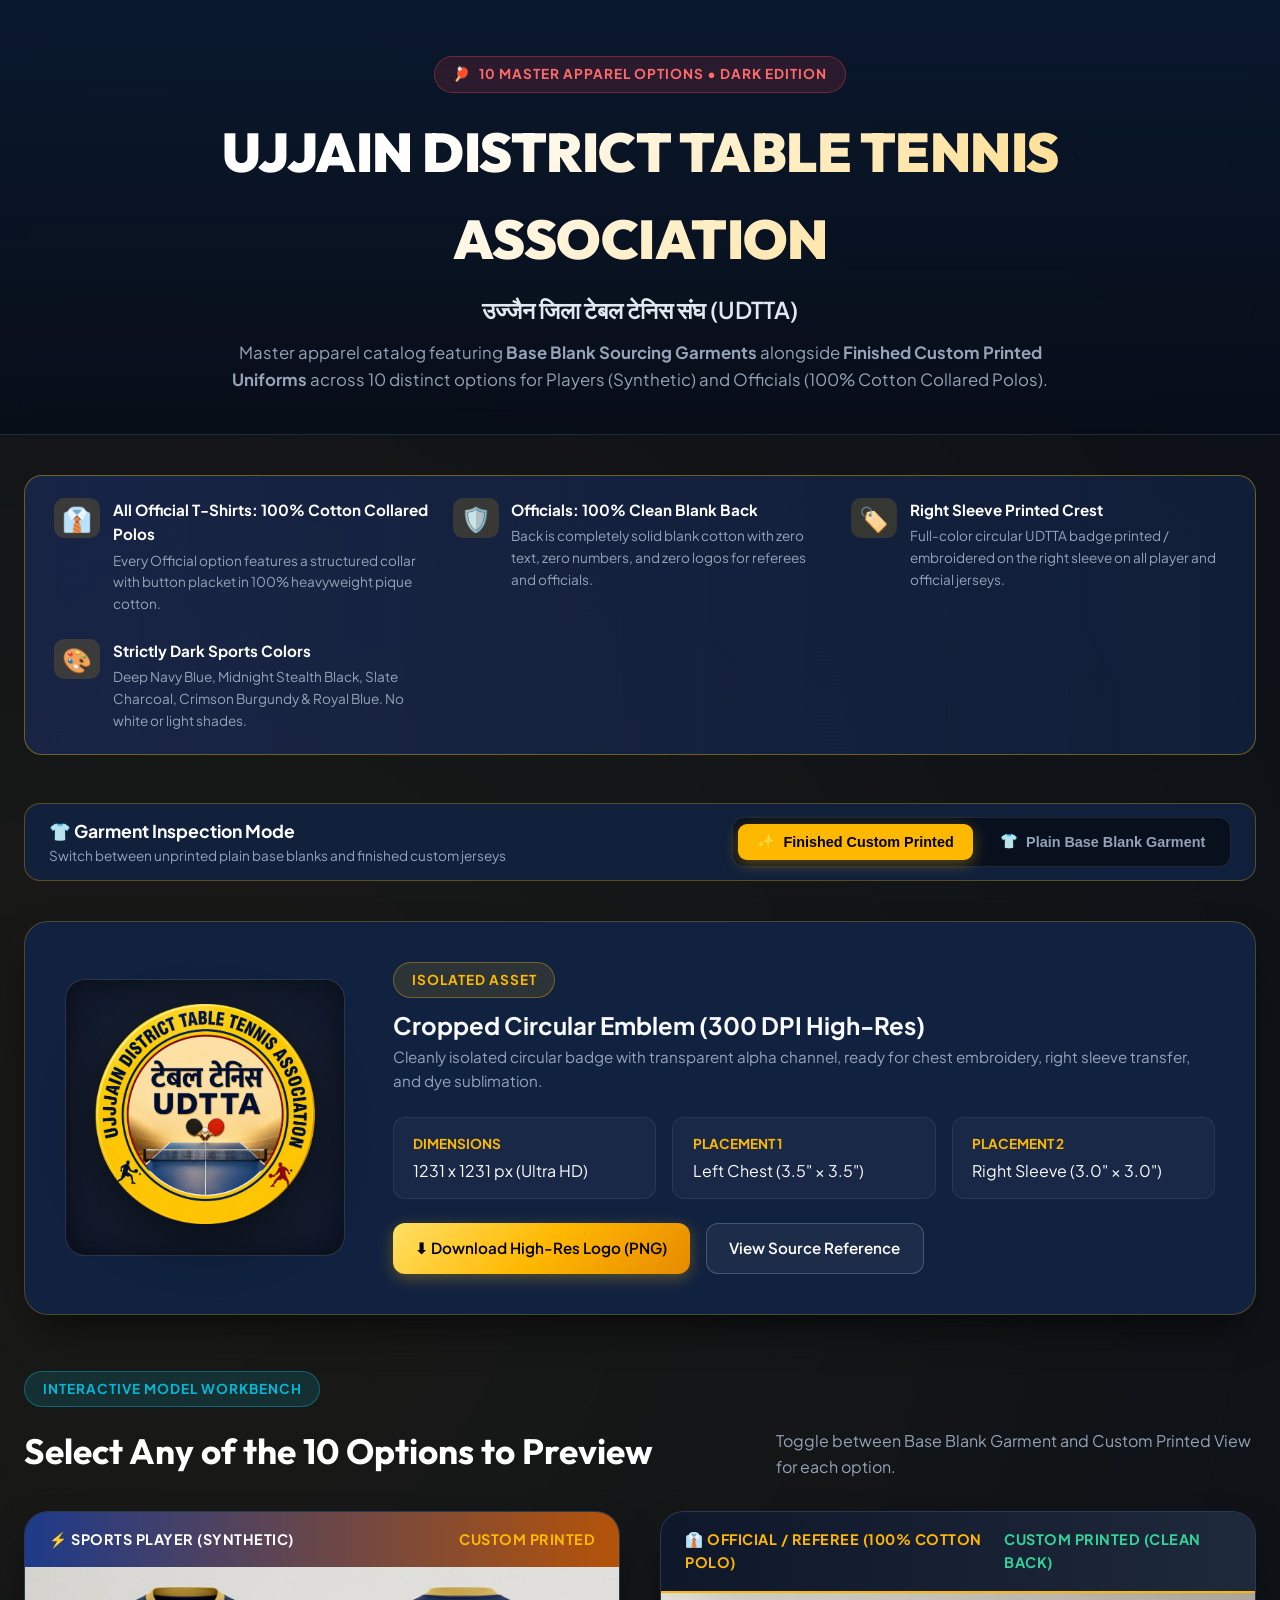
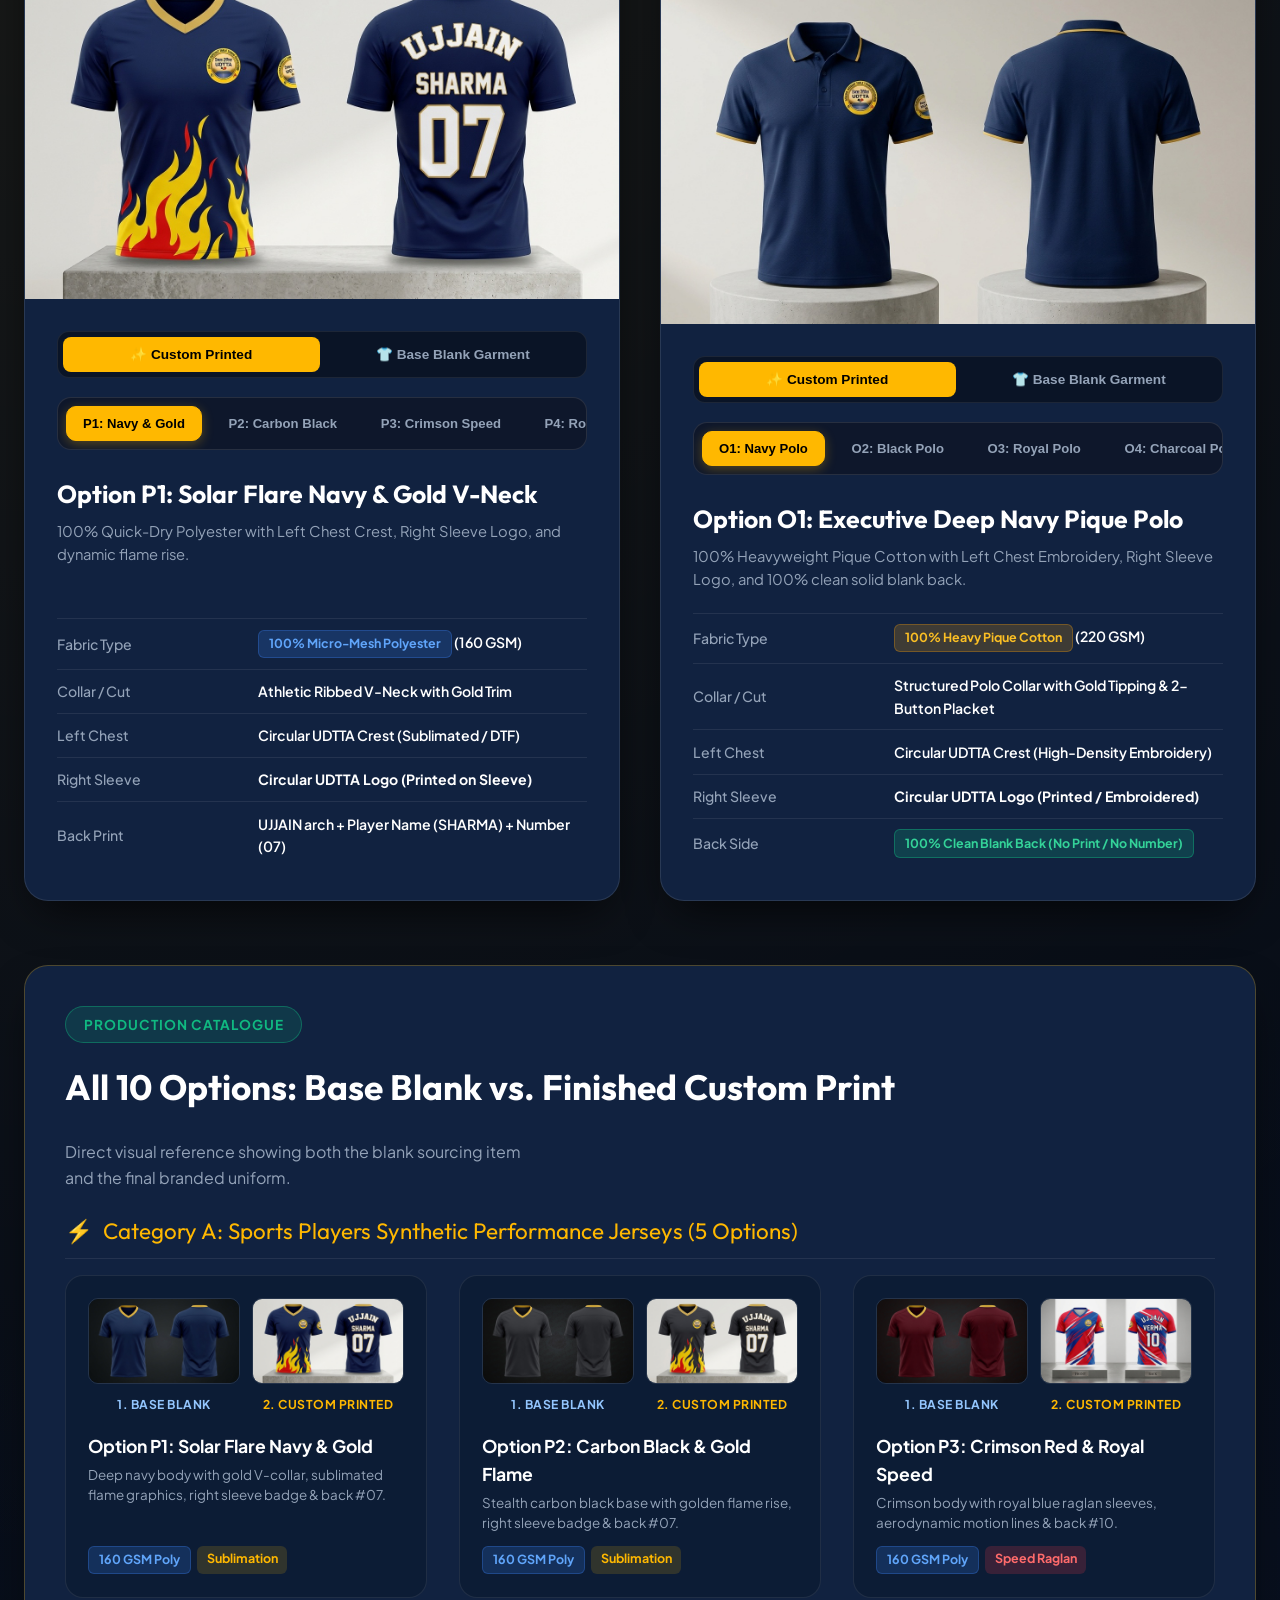
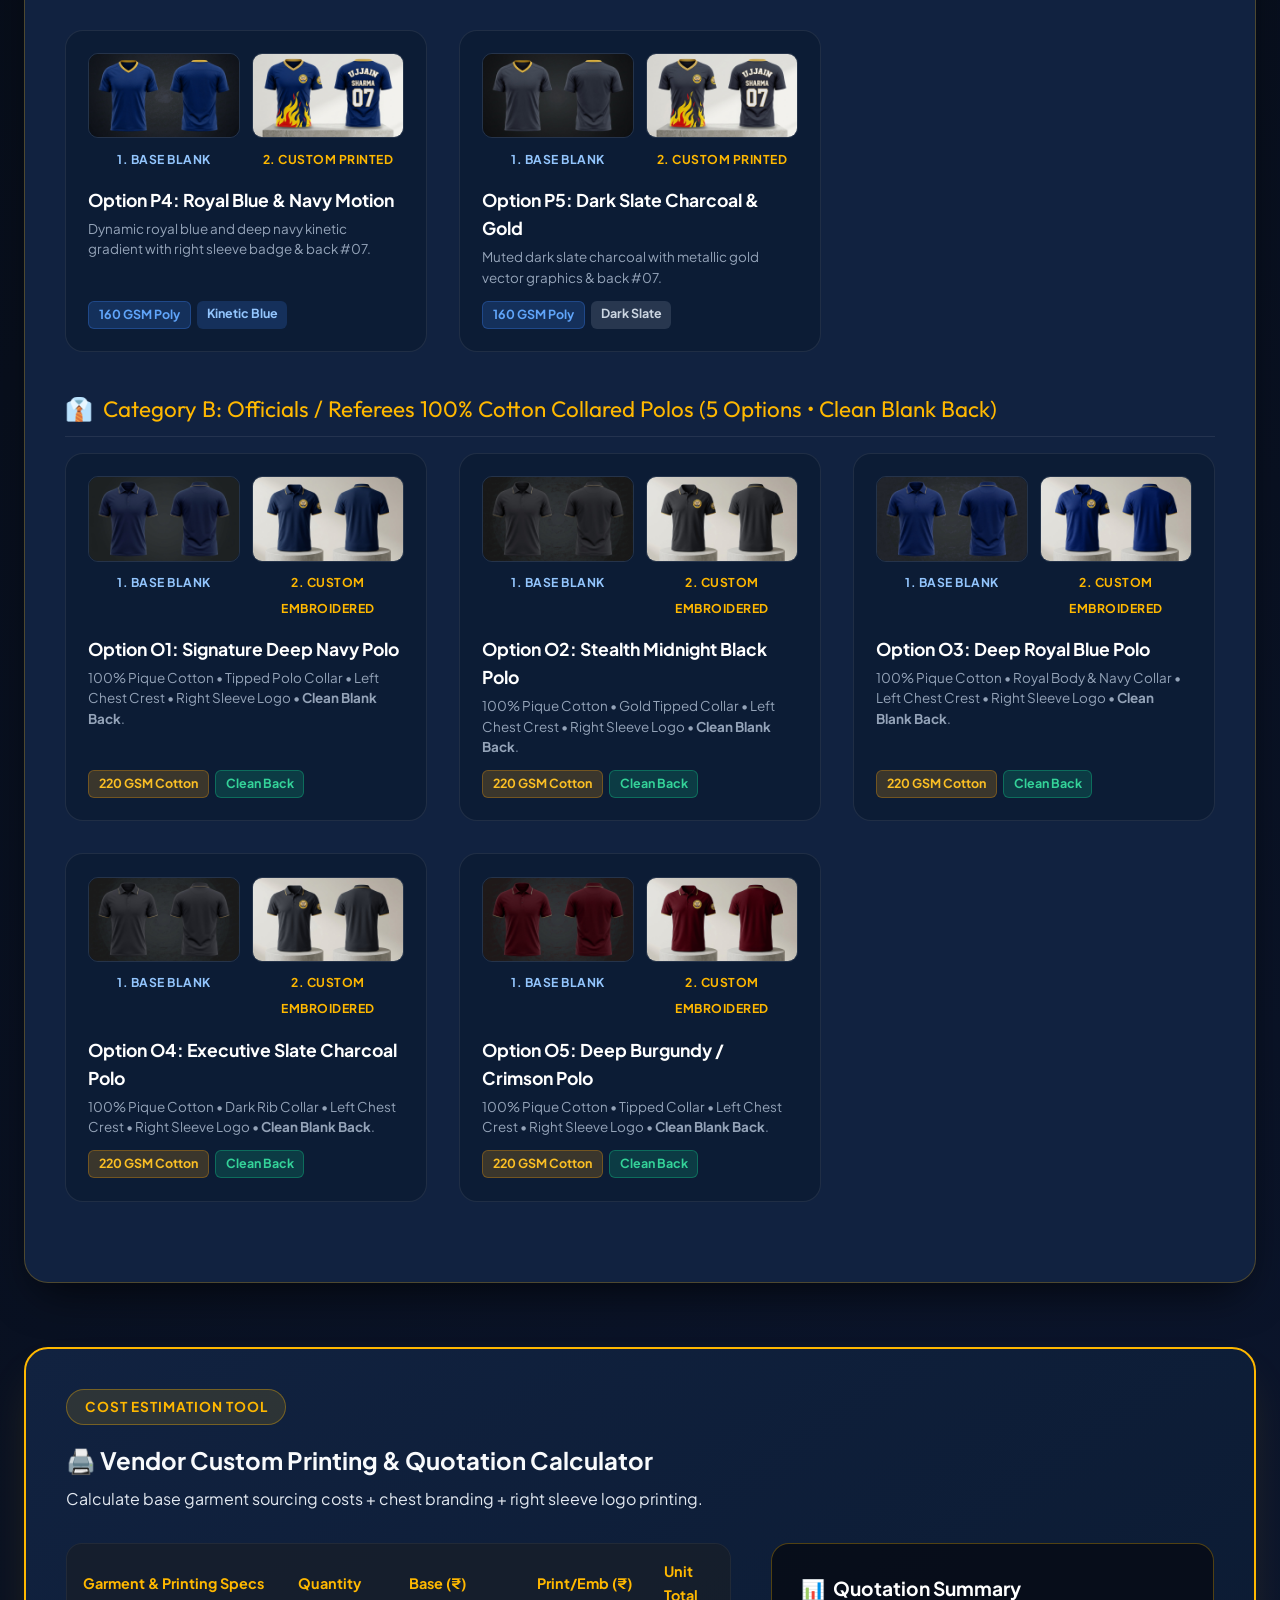
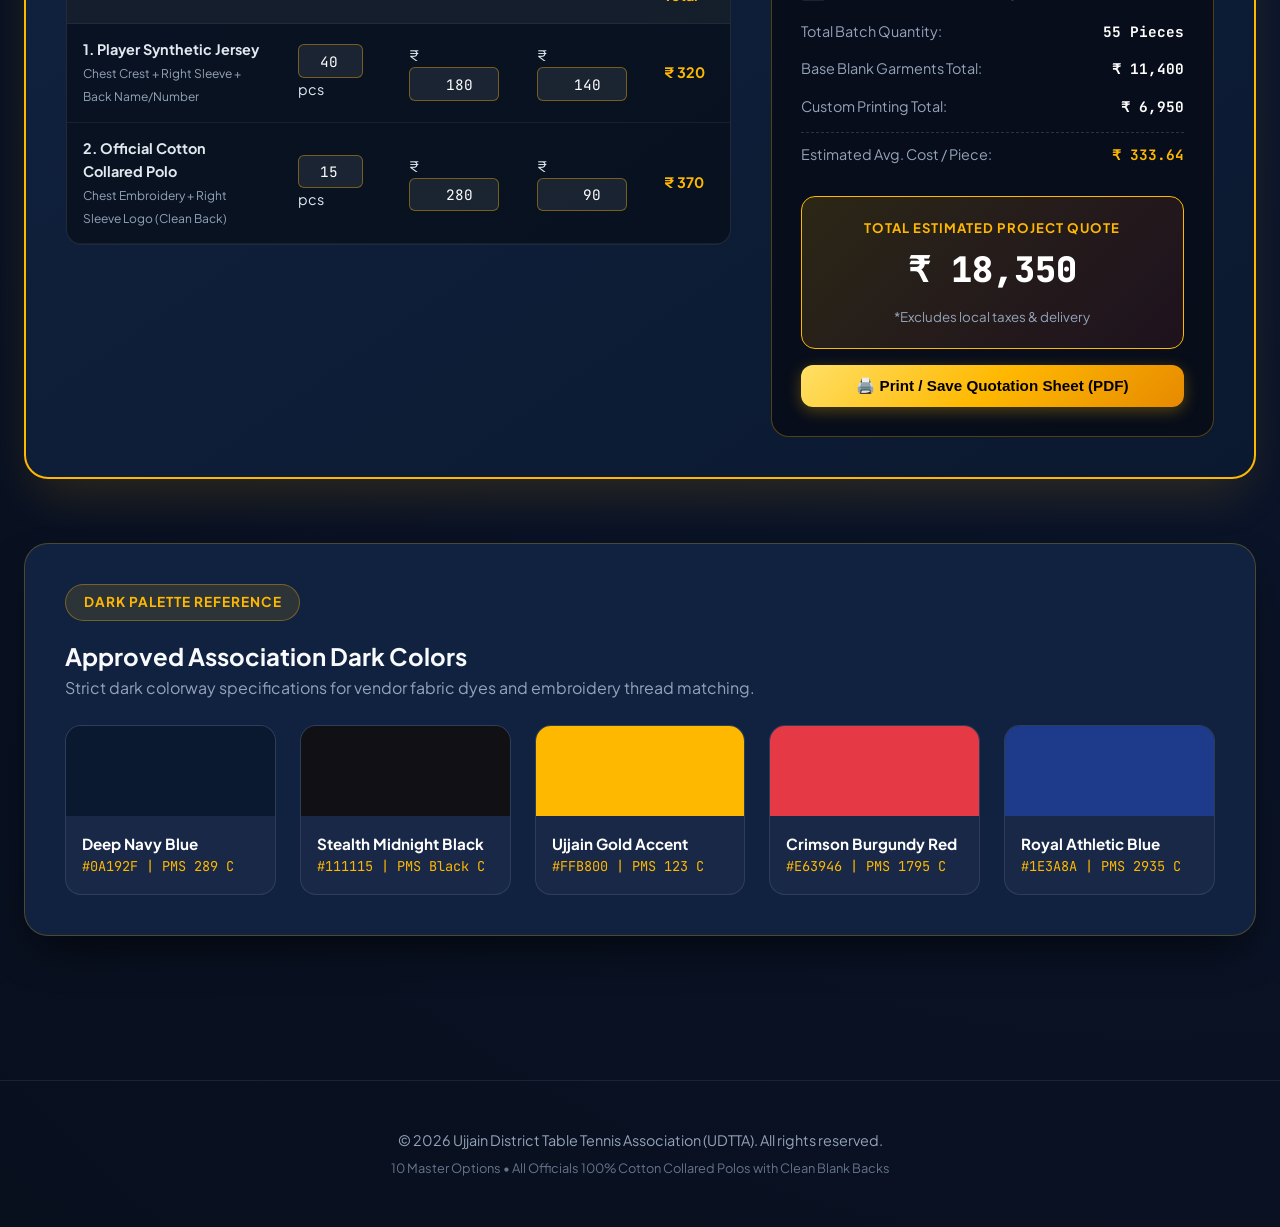
==== commit c51a8038: "Update UDTTA apparel: 10 master options (P1-P5 Players, O1-O5 Officials all Collared Polos) with Bas" ====
--- a/udtta_uniform_showcase.html
+++ b/udtta_uniform_showcase.html
@@ -3,7 +3,7 @@
 <head>
   <meta charset="UTF-8" />
   <meta name="viewport" content="width=device-width, initial-scale=1.0" />
-  <title>UDTTA - Official Dark Apparel Specs & Printing Guide</title>
+  <title>UDTTA - 10 Official Apparel Options (Base Blank vs. Custom Printed)</title>
   <link rel="preconnect" href="https://fonts.googleapis.com">
   <link rel="preconnect" href="https://fonts.gstatic.com" crossorigin>
   <link href="https://fonts.googleapis.com/css2?family=Outfit:wght@300;400;600;700;800;900&family=Plus+Jakarta+Sans:wght@400;500;600;700;800&family=JetBrains+Mono:wght@500;700&display=swap" rel="stylesheet">
@@ -17,6 +17,7 @@
       --accent-red: #E63946;
       --accent-green: #10B981;
       --accent-cyan: #06B6D4;
+      --accent-purple: #8B5CF6;
       --bg-dark: #070D18;
       --text-main: #F8FAFC;
       --text-muted: #94A3B8;
@@ -104,13 +105,13 @@
 
     .subtitle {
       color: var(--text-muted);
-      max-width: 820px;
+      max-width: 860px;
       margin: 0 auto;
       font-size: 1.05rem;
     }
 
     .container {
-      max-width: 1300px;
+      max-width: 1320px;
       margin: 0 auto;
       padding: 2.5rem 1.5rem 5rem;
     }
@@ -170,6 +171,56 @@
       font-size: 0.85rem;
     }
 
+    /* Master Global Switcher Bar */
+    .global-view-bar {
+      display: flex;
+      justify-content: space-between;
+      align-items: center;
+      background: rgba(17, 34, 64, 0.9);
+      border: 1px solid rgba(255, 184, 0, 0.3);
+      padding: 0.8rem 1.5rem;
+      border-radius: 16px;
+      margin-bottom: 2.5rem;
+      flex-wrap: wrap;
+      gap: 1rem;
+    }
+
+    .view-toggle-btns {
+      display: flex;
+      gap: 0.5rem;
+      background: rgba(7, 13, 24, 0.8);
+      padding: 0.35rem;
+      border-radius: 12px;
+      border: 1px solid rgba(255, 255, 255, 0.1);
+    }
+
+    .view-toggle-btn {
+      border: none;
+      background: transparent;
+      color: var(--text-muted);
+      padding: 0.6rem 1.2rem;
+      border-radius: 9px;
+      font-weight: 700;
+      font-size: 0.9rem;
+      cursor: pointer;
+      display: inline-flex;
+      align-items: center;
+      gap: 0.5rem;
+      transition: all 0.25s ease;
+    }
+
+    .view-toggle-btn.active.printed-btn {
+      background: var(--accent-gold);
+      color: #000;
+      box-shadow: 0 4px 15px rgba(255, 184, 0, 0.35);
+    }
+
+    .view-toggle-btn.active.blank-btn {
+      background: #1E3A8A;
+      color: #93C5FD;
+      box-shadow: 0 4px 15px rgba(30, 58, 138, 0.4);
+    }
+
     /* Logo Showcase section */
     .logo-hero {
       background: var(--navy-card);
@@ -177,24 +228,13 @@
       border-radius: 24px;
       padding: 2.5rem;
       display: grid;
-      grid-template-columns: 300px 1fr;
+      grid-template-columns: 280px 1fr;
       gap: 3rem;
       align-items: center;
       box-shadow: var(--card-shadow);
       margin-bottom: 3.5rem;
       position: relative;
       overflow: hidden;
-    }
-
-    .logo-hero::before {
-      content: '';
-      position: absolute;
-      top: -50%;
-      right: -20%;
-      width: 400px;
-      height: 400px;
-      background: radial-gradient(circle, rgba(255, 184, 0, 0.15), transparent 70%);
-      pointer-events: none;
     }
 
     .logo-frame {
@@ -278,41 +318,41 @@
       background: rgba(255, 255, 255, 0.05);
     }
 
-    .btn-outline:hover {
-      background: rgba(255, 255, 255, 0.12);
-      border-color: #FFF;
-    }
-
-    /* Option Variant Selector Bar */
-    .variant-selector {
+    /* Option Pill Selector Strip */
+    .option-strip {
       display: flex;
       gap: 0.6rem;
+      overflow-x: auto;
+      padding: 0.5rem;
       background: rgba(15, 23, 42, 0.9);
-      padding: 0.4rem;
       border-radius: 14px;
       border: 1px solid rgba(255, 255, 255, 0.1);
-      flex-wrap: wrap;
-    }
-
-    .variant-btn {
+      margin-bottom: 1.5rem;
+      scrollbar-width: thin;
+    }
+
+    .option-pill-btn {
       background: transparent;
-      border: none;
+      border: 1px solid transparent;
       color: var(--text-muted);
       font-weight: 600;
-      font-size: 0.85rem;
-      padding: 0.55rem 0.9rem;
+      font-size: 0.82rem;
+      padding: 0.55rem 1rem;
       border-radius: 10px;
       cursor: pointer;
+      white-space: nowrap;
       transition: all 0.2s ease;
     }
 
-    .variant-btn.active {
+    .option-pill-btn.active {
       background: var(--accent-gold);
       color: #000;
-      font-weight: 700;
-    }
-
-    /* Uniform Cards Grid */
+      font-weight: 800;
+      border-color: var(--accent-gold);
+      box-shadow: 0 3px 12px rgba(255, 184, 0, 0.3);
+    }
+
+    /* Primary Interactive Workbench Cards */
     .uniform-grid {
       display: grid;
       grid-template-columns: 1fr 1fr;
@@ -332,7 +372,6 @@
     }
 
     .uniform-card:hover {
-      transform: translateY(-5px);
       border-color: var(--accent-gold);
     }
 
@@ -361,35 +400,50 @@
       position: relative;
       background: #020617;
       overflow: hidden;
-      min-height: 280px;
+      min-height: 290px;
     }
 
     .card-preview img {
       width: 100%;
       height: auto;
       display: block;
-      transition: transform 0.5s ease;
-    }
-
-    .uniform-card:hover .card-preview img {
-      transform: scale(1.02);
-    }
-
-    .status-indicator-badge {
-      position: absolute;
-      top: 1rem;
-      right: 1rem;
-      z-index: 2;
-      padding: 0.35rem 0.85rem;
+      transition: transform 0.4s ease;
+    }
+
+    .card-toggle-group {
+      display: flex;
+      background: rgba(0, 0, 0, 0.4);
+      padding: 0.3rem;
+      border-radius: 12px;
+      margin-bottom: 1.2rem;
+      gap: 0.3rem;
+      border: 1px solid rgba(255, 255, 255, 0.08);
+    }
+
+    .card-toggle-btn {
+      flex: 1;
+      padding: 0.6rem;
+      border: none;
+      background: transparent;
+      color: var(--text-muted);
+      font-weight: 600;
+      font-size: 0.85rem;
       border-radius: 8px;
-      font-size: 0.78rem;
+      cursor: pointer;
+      transition: all 0.2s ease;
+      text-align: center;
+    }
+
+    .card-toggle-btn.active.printed-active {
+      background: var(--accent-gold);
+      color: #000;
       font-weight: 800;
-      letter-spacing: 0.5px;
-      text-transform: uppercase;
-      backdrop-filter: blur(8px);
-      background: rgba(255, 184, 0, 0.95);
-      color: #000;
-      box-shadow: 0 4px 15px rgba(0,0,0,0.5);
+    }
+
+    .card-toggle-btn.active.blank-active {
+      background: #1E3A8A;
+      color: #93C5FD;
+      font-weight: 800;
     }
 
     .card-body {
@@ -401,15 +455,15 @@
 
     .card-title {
       font-family: 'Outfit', sans-serif;
-      font-size: 1.6rem;
-      margin-bottom: 0.5rem;
+      font-size: 1.55rem;
+      margin-bottom: 0.4rem;
       color: #FFF;
     }
 
     .card-desc {
       color: var(--text-muted);
-      font-size: 0.95rem;
-      margin-bottom: 1.5rem;
+      font-size: 0.92rem;
+      margin-bottom: 1.3rem;
     }
 
     .specs-table {
@@ -424,7 +478,7 @@
     }
 
     .specs-table td {
-      padding: 0.7rem 0;
+      padding: 0.65rem 0;
     }
 
     .specs-table td:first-child {
@@ -464,8 +518,8 @@
       border: 1px solid rgba(16, 185, 129, 0.4);
     }
 
-    /* Multi-Option Showcase Gallery */
-    .gallery-section {
+    /* 10-Option Master Matrix Section */
+    .master-catalog-section {
       background: var(--navy-card);
       border: 1px solid var(--border-color);
       border-radius: 24px;
@@ -474,47 +528,96 @@
       box-shadow: var(--card-shadow);
     }
 
-    .gallery-grid {
+    .catalog-group-title {
+      font-family: 'Outfit', sans-serif;
+      font-size: 1.4rem;
+      color: var(--accent-gold);
+      margin: 1.5rem 0 1rem;
+      display: flex;
+      align-items: center;
+      gap: 0.6rem;
+      border-bottom: 1px solid rgba(255, 255, 255, 0.08);
+      padding-bottom: 0.5rem;
+    }
+
+    .catalog-grid {
       display: grid;
-      grid-template-columns: repeat(auto-fit, minmax(360px, 1fr));
+      grid-template-columns: repeat(auto-fit, minmax(340px, 1fr));
       gap: 2rem;
-      margin-top: 1.5rem;
-    }
-
-    .gallery-card {
+      margin-bottom: 2.5rem;
+    }
+
+    .catalog-card {
       background: rgba(10, 25, 47, 0.6);
       border: 1px solid rgba(255, 255, 255, 0.08);
       border-radius: 18px;
-      padding: 1.5rem;
+      padding: 1.4rem;
       transition: all 0.3s ease;
-    }
-
-    .gallery-card:hover {
+      display: flex;
+      flex-direction: column;
+    }
+
+    .catalog-card:hover {
       border-color: var(--accent-gold);
       transform: translateY(-4px);
-    }
-
-    .gallery-card img {
+      box-shadow: 0 15px 30px rgba(0, 0, 0, 0.5);
+    }
+
+    .pair-images-box {
+      display: grid;
+      grid-template-columns: 1fr 1fr;
+      gap: 0.8rem;
+      margin-bottom: 1rem;
+    }
+
+    .pair-img-item {
+      text-align: center;
+    }
+
+    .pair-img-item img {
       width: 100%;
-      border-radius: 12px;
+      border-radius: 10px;
       border: 1px solid rgba(255, 255, 255, 0.1);
       display: block;
-      margin-bottom: 1rem;
-    }
-
-    .gallery-card h4 {
-      font-size: 1.15rem;
+      margin-bottom: 0.4rem;
+    }
+
+    .pair-img-item span {
+      font-size: 0.76rem;
+      font-weight: 700;
+      text-transform: uppercase;
+      letter-spacing: 0.5px;
+    }
+
+    .label-blank {
+      color: #93C5FD;
+    }
+
+    .label-printed {
+      color: var(--accent-gold);
+    }
+
+    .catalog-card h4 {
+      font-size: 1.1rem;
       color: #FFF;
       margin-bottom: 0.3rem;
     }
 
-    .gallery-card p {
+    .catalog-card p {
       color: var(--text-muted);
-      font-size: 0.85rem;
+      font-size: 0.84rem;
       line-height: 1.5;
-    }
-
-    /* ESTIMATION & QUOTATION BREAKDOWN SECTION */
+      margin-bottom: 0.8rem;
+    }
+
+    .catalog-tags {
+      display: flex;
+      gap: 0.4rem;
+      flex-wrap: wrap;
+      margin-top: auto;
+    }
+
+    /* ESTIMATION & RFQ CALCULATOR SECTION */
     .rfq-section {
       background: linear-gradient(145deg, #112240 0%, #0A192F 100%);
       border: 2px solid var(--accent-gold);
@@ -704,12 +807,12 @@
 
   <header>
     <div class="badge-pill badge-dark-tag">
-      <span>🏓</span> Dark Apparel Edition • Zero Light Colors
+      <span>🏓</span> 10 Master Apparel Options • Dark Edition
     </div>
     <h1>UJJAIN DISTRICT TABLE TENNIS ASSOCIATION</h1>
     <div class="hindi-title">उज्जैन जिला टेबल टेनिस संघ (UDTTA)</div>
     <p class="subtitle">
-      Official Design System: <strong>Sleeve Logo Placement</strong> • <strong>Officials 100% Clean Blank Back</strong> • <strong>Multi-Option Dark Palette</strong> for Sport Players (Synthetic) & Officials (Cotton).
+      Master apparel catalog featuring <strong>Base Blank Sourcing Garments</strong> alongside <strong>Finished Custom Printed Uniforms</strong> across 10 distinct options for Players (Synthetic) and Officials (100% Cotton Collared Polos).
     </p>
   </header>
 
@@ -718,9 +821,17 @@
     <!-- KEY RULES CALLOUT -->
     <div class="rules-banner">
       <div class="rule-box">
+        <div class="rule-icon">👔</div>
+        <div class="rule-content">
+          <strong>All Official T-Shirts: 100% Cotton Collared Polos</strong>
+          <p>Every Official option features a structured collar with button placket in 100% heavyweight pique cotton.</p>
+        </div>
+      </div>
+
+      <div class="rule-box">
         <div class="rule-icon">🛡️</div>
         <div class="rule-content">
-          <strong>Official T-Shirt: 100% Clean Back</strong>
+          <strong>Officials: 100% Clean Blank Back</strong>
           <p>Back is completely solid blank cotton with zero text, zero numbers, and zero logos for referees and officials.</p>
         </div>
       </div>
@@ -737,8 +848,25 @@
         <div class="rule-icon">🎨</div>
         <div class="rule-content">
           <strong>Strictly Dark Sports Colors</strong>
-          <p>Deep Navy Blue, Midnight Stealth Black, and Crimson Red & Royal Blue. No white or light shades.</p>
-        </div>
+          <p>Deep Navy Blue, Midnight Stealth Black, Slate Charcoal, Crimson Burgundy & Royal Blue. No white or light shades.</p>
+        </div>
+      </div>
+    </div>
+
+    <!-- MASTER GLOBAL BLANK VS PRINTED SWITCHER BAR -->
+    <div class="global-view-bar">
+      <div>
+        <h3 style="font-size: 1.1rem; color: #FFF; font-weight: 700;">👕 Garment Inspection Mode</h3>
+        <p style="font-size: 0.85rem; color: var(--text-muted);">Switch between unprinted plain base blanks and finished custom jerseys</p>
+      </div>
+
+      <div class="view-toggle-btns">
+        <button class="view-toggle-btn active printed-btn" onclick="setGlobalMode('printed')">
+          <span>✨</span> Finished Custom Printed
+        </button>
+        <button class="view-toggle-btn blank-btn" onclick="setGlobalMode('blank')">
+          <span>👕</span> Plain Base Blank Garment
+        </button>
       </div>
     </div>
 
@@ -780,37 +908,53 @@
       </div>
     </section>
 
-    <!-- INTERACTIVE MAIN DUAL DISPLAY -->
+    <!-- INTERACTIVE WORKBENCH: 10 SWITCHABLE OPTIONS -->
     <div class="section-header">
       <div>
-        <div class="badge-pill badge-cyan">Featured Production Models</div>
-        <h2>Primary Uniform Models (Front & Back)</h2>
-      </div>
+        <div class="badge-pill badge-cyan">Interactive Model Workbench</div>
+        <h2>Select Any of the 10 Options to Preview</h2>
+      </div>
+      <p style="color: var(--text-muted); max-width: 480px;">
+        Toggle between Base Blank Garment and Custom Printed View for each option.
+      </p>
     </div>
 
     <div class="uniform-grid">
 
-      <!-- PLAYER JERSEY CARD -->
-      <div class="uniform-card">
+      <!-- PLAYER CARD (P1 to P5) -->
+      <div class="uniform-card" id="playerCard">
         <div class="card-banner banner-player">
-          <span>⚡ SPORTS PLAYER SYNTHETIC JERSEY</span>
-          <span>NAVY & GOLD FLAME</span>
+          <span id="playerBannerTag">⚡ SPORTS PLAYER (SYNTHETIC)</span>
+          <span id="playerModeTag">CUSTOM PRINTED</span>
         </div>
 
         <div class="card-preview">
-          <span class="status-indicator-badge">Player Kit</span>
-          <img id="playerMainImg" src="UDTTA_Player_Jersey_Navy_Gold.jpg" alt="Player Jersey Front and Back" />
+          <img id="playerMainImg" src="UDTTA_Player_P1_Navy_Gold.jpg" alt="Player Jersey Front and Back" />
         </div>
 
         <div class="card-body">
-          <div class="variant-selector" style="margin-bottom: 1.2rem;">
-            <button class="variant-btn active" onclick="switchPlayerMain('navy', this)">1. Navy & Gold Flame</button>
-            <button class="variant-btn" onclick="switchPlayerMain('carbon', this)">2. Carbon Black & Gold</button>
-            <button class="variant-btn" onclick="switchPlayerMain('crimson', this)">3. Crimson & Royal Blue</button>
-          </div>
-
-          <h3 class="card-title" id="playerMainTitle">Signature Navy & Gold Player Jersey</h3>
-          <p class="card-desc">
+          
+          <!-- Individual Card Blank / Printed Toggle -->
+          <div class="card-toggle-group">
+            <button class="card-toggle-btn active printed-active" id="btnPlayerPrinted" onclick="setPlayerView('printed')">
+              ✨ Custom Printed
+            </button>
+            <button class="card-toggle-btn" id="btnPlayerBlank" onclick="setPlayerView('blank')">
+              👕 Base Blank Garment
+            </button>
+          </div>
+
+          <!-- Option selector strip -->
+          <div class="option-strip">
+            <button class="option-pill-btn active" onclick="selectPlayerOption(1, this)">P1: Navy & Gold</button>
+            <button class="option-pill-btn" onclick="selectPlayerOption(2, this)">P2: Carbon Black</button>
+            <button class="option-pill-btn" onclick="selectPlayerOption(3, this)">P3: Crimson Speed</button>
+            <button class="option-pill-btn" onclick="selectPlayerOption(4, this)">P4: Royal Blue</button>
+            <button class="option-pill-btn" onclick="selectPlayerOption(5, this)">P5: Dark Slate</button>
+          </div>
+
+          <h3 class="card-title" id="playerMainTitle">Option P1: Solar Flare Navy & Gold V-Neck</h3>
+          <p class="card-desc" id="playerMainDesc">
             100% Quick-Dry Polyester with Left Chest Crest, Right Sleeve Logo, and custom back player name & number.
           </p>
 
@@ -820,8 +964,12 @@
               <td><span class="pill-tag pill-poly">100% Micro-Mesh Polyester</span> (160 GSM)</td>
             </tr>
             <tr>
+              <td>Collar / Cut</td>
+              <td>Athletic Ribbed V-Neck with Gold Trim</td>
+            </tr>
+            <tr>
               <td>Left Chest</td>
-              <td>Circular UDTTA Crest (Sublimated)</td>
+              <td>Circular UDTTA Crest (Sublimated / DTF)</td>
             </tr>
             <tr>
               <td>Right Sleeve</td>
@@ -829,37 +977,46 @@
             </tr>
             <tr>
               <td>Back Print</td>
-              <td><strong>UJJAIN</strong> arch + Player Name (<strong>SHARMA</strong>) + Number (<strong>07</strong>)</td>
-            </tr>
-            <tr>
-              <td>Printing Technique</td>
-              <td>Full Digital Sublimation (Fade-Proof & Breathable)</td>
+              <td id="playerBackSpec"><strong>UJJAIN</strong> arch + Player Name (<strong>SHARMA</strong>) + Number (<strong>07</strong>)</td>
             </tr>
           </table>
         </div>
       </div>
 
-      <!-- OFFICIAL POLO CARD -->
-      <div class="uniform-card">
+      <!-- OFFICIAL CARD (O1 to O5) -->
+      <div class="uniform-card" id="officialCard">
         <div class="card-banner banner-official">
-          <span>👔 OFFICIAL & REFEREE COTTON POLO</span>
-          <span>CLEAN BLANK BACK</span>
+          <span id="officialBannerTag">👔 OFFICIAL / REFEREE (100% COTTON POLO)</span>
+          <span id="officialModeTag" style="color: #34D399;">CLEAN BLANK BACK</span>
         </div>
 
         <div class="card-preview">
-          <span class="status-indicator-badge" style="background: #10B981; color: #FFF;">Clean Blank Back</span>
-          <img id="officialMainImg" src="UDTTA_Official_Polo_Navy_CleanBack.jpg" alt="Official Polo Front and Back" />
+          <img id="officialMainImg" src="UDTTA_Official_O1_Navy_Polo.jpg" alt="Official Polo Front and Back" />
         </div>
 
         <div class="card-body">
-          <div class="variant-selector" style="margin-bottom: 1.2rem;">
-            <button class="variant-btn active" onclick="switchOfficialMain('navy', this)">1. Signature Navy Polo</button>
-            <button class="variant-btn" onclick="switchOfficialMain('black', this)">2. Midnight Black Polo</button>
-            <button class="variant-btn" onclick="switchOfficialMain('crew', this)">3. Navy Crewneck T-Shirt</button>
-          </div>
-
-          <h3 class="card-title" id="officialMainTitle">Executive Deep Navy Cotton Polo</h3>
-          <p class="card-desc">
+          
+          <!-- Individual Card Blank / Printed Toggle -->
+          <div class="card-toggle-group">
+            <button class="card-toggle-btn active printed-active" id="btnOfficialPrinted" onclick="setOfficialView('printed')">
+              ✨ Custom Printed
+            </button>
+            <button class="card-toggle-btn" id="btnOfficialBlank" onclick="setOfficialView('blank')">
+              👕 Base Blank Garment
+            </button>
+          </div>
+
+          <!-- Option selector strip -->
+          <div class="option-strip">
+            <button class="option-pill-btn active" onclick="selectOfficialOption(1, this)">O1: Navy Polo</button>
+            <button class="option-pill-btn" onclick="selectOfficialOption(2, this)">O2: Black Polo</button>
+            <button class="option-pill-btn" onclick="selectOfficialOption(3, this)">O3: Royal Polo</button>
+            <button class="option-pill-btn" onclick="selectOfficialOption(4, this)">O4: Charcoal Polo</button>
+            <button class="option-pill-btn" onclick="selectOfficialOption(5, this)">O5: Burgundy Polo</button>
+          </div>
+
+          <h3 class="card-title" id="officialMainTitle">Option O1: Executive Deep Navy Pique Polo</h3>
+          <p class="card-desc" id="officialMainDesc">
             100% Heavyweight Pique Cotton with Left Chest Embroidery, Right Sleeve Logo, and 100% clean solid blank back.
           </p>
 
@@ -867,6 +1024,10 @@
             <tr>
               <td>Fabric Type</td>
               <td><span class="pill-tag pill-cotton">100% Heavy Pique Cotton</span> (220 GSM)</td>
+            </tr>
+            <tr>
+              <td>Collar / Cut</td>
+              <td id="officialCollarSpec">Structured Polo Collar with Gold Tipping & 2-Button Placket</td>
             </tr>
             <tr>
               <td>Left Chest</td>
@@ -880,70 +1041,238 @@
               <td>Back Side</td>
               <td><span class="pill-tag pill-clean-back">100% Clean Blank Back (No Print / No Number)</span></td>
             </tr>
-            <tr>
-              <td>Collar / Trim</td>
-              <td>Structured Polo Collar with Gold Tipping & 2-Button Placket</td>
-            </tr>
           </table>
         </div>
       </div>
 
     </div>
 
-    <!-- ALL OPTIONS SHOWCASE GALLERY -->
-    <section class="gallery-section">
-      <div class="section-header" style="margin-bottom: 1rem;">
+    <!-- MASTER CATALOGUE: ALL 10 OPTIONS (BASE BLANK VS. PRINTED) -->
+    <section class="master-catalog-section">
+      <div class="section-header" style="margin-bottom: 0.5rem;">
         <div>
-          <div class="badge-pill badge-green">Comprehensive Lineup</div>
-          <h2>All Dark Color Options & Variants</h2>
-        </div>
-        <p style="color: var(--text-muted); max-width: 450px;">
-          Choose from 3 dark player performance models and 3 official cotton styles.
+          <div class="badge-pill badge-green">Production Catalogue</div>
+          <h2>All 10 Options: Base Blank vs. Finished Custom Print</h2>
+        </div>
+        <p style="color: var(--text-muted); max-width: 480px;">
+          Direct visual reference showing both the blank sourcing item and the final branded uniform.
         </p>
       </div>
 
-      <div class="gallery-grid">
-
-        <!-- Card 1: Official Navy Polo -->
-        <div class="gallery-card">
-          <img src="UDTTA_Official_Polo_Navy_CleanBack.jpg" alt="Official Navy Polo" />
-          <h4>👔 Official Option A: Signature Deep Navy Polo</h4>
-          <p>100% Pique Cotton • Left Chest Crest • Right Sleeve Logo • <strong>100% Solid Blank Back</strong></p>
-        </div>
-
-        <!-- Card 2: Official Black Polo -->
-        <div class="gallery-card">
-          <img src="UDTTA_Official_Polo_Black_CleanBack.jpg" alt="Official Black Polo" />
-          <h4>👔 Official Option B: Stealth Midnight Black Polo</h4>
-          <p>100% Pique Cotton • Gold Tipped Collar • Right Sleeve Logo • <strong>100% Solid Blank Back</strong></p>
-        </div>
-
-        <!-- Card 3: Official Navy Crewneck -->
-        <div class="gallery-card">
-          <img src="UDTTA_Official_Crewneck_Navy_CleanBack.jpg" alt="Official Navy Crewneck" />
-          <h4>👔 Official Option C: Premium Cotton Crewneck</h4>
-          <p>100% Ringspun Cotton • Round Neck • Right Sleeve Logo • <strong>100% Solid Blank Back</strong></p>
-        </div>
-
-        <!-- Card 4: Player Navy & Gold -->
-        <div class="gallery-card">
-          <img src="UDTTA_Player_Jersey_Navy_Gold.jpg" alt="Player Navy Gold Jersey" />
-          <h4>⚡ Player Option 1: Navy & Gold Flame Jersey</h4>
-          <p>Performance Polyester • Sleeve Logo • Back UJJAIN + Player Name & Varsity Number</p>
-        </div>
-
-        <!-- Card 5: Player Carbon Black & Gold -->
-        <div class="gallery-card">
-          <img src="UDTTA_Player_Jersey_Carbon_Gold.jpg" alt="Player Carbon Gold Jersey" />
-          <h4>⚡ Player Option 2: Carbon Black & Gold Jersey</h4>
-          <p>Performance Polyester • Sleeve Logo • Back UJJAIN + Player Name & Varsity Number</p>
-        </div>
-
-        <!-- Card 6: Player Crimson & Royal Blue -->
-        <div class="gallery-card">
-          <img src="UDTTA_Player_Jersey_Crimson_Royal.jpg" alt="Player Crimson Royal Jersey" />
-          <h4>⚡ Player Option 3: Crimson Red & Royal Blue Cyber</h4>
-          <p>Aerodynamic Speedlines • Sleeve Logo • Back UJJAIN + Player Name & Varsity Number</p>
+      <!-- PLAYERS 5 OPTIONS -->
+      <div class="catalog-group-title">
+        <span>⚡</span> Category A: Sports Players Synthetic Performance Jerseys (5 Options)
+      </div>
+
+      <div class="catalog-grid">
+        
+        <!-- P1 -->
+        <div class="catalog-card">
+          <div class="pair-images-box">
+            <div class="pair-img-item">
+              <img src="UDTTA_Blank_Player_P1_Navy_Gold.jpg" alt="P1 Blank" />
+              <span class="label-blank">1. Base Blank</span>
+            </div>
+            <div class="pair-img-item">
+              <img src="UDTTA_Player_P1_Navy_Gold.jpg" alt="P1 Printed" />
+              <span class="label-printed">2. Custom Printed</span>
+            </div>
+          </div>
+          <h4>Option P1: Solar Flare Navy & Gold</h4>
+          <p>Deep navy body with gold V-collar, sublimated flame graphics, right sleeve badge & back #07.</p>
+          <div class="catalog-tags">
+            <span class="pill-tag pill-poly">160 GSM Poly</span>
+            <span class="pill-tag" style="background: rgba(255,184,0,0.15); color: #FFB800;">Sublimation</span>
+          </div>
+        </div>
+
+        <!-- P2 -->
+        <div class="catalog-card">
+          <div class="pair-images-box">
+            <div class="pair-img-item">
+              <img src="UDTTA_Blank_Player_P2_Carbon_Gold.jpg" alt="P2 Blank" />
+              <span class="label-blank">1. Base Blank</span>
+            </div>
+            <div class="pair-img-item">
+              <img src="UDTTA_Player_P2_Carbon_Gold.jpg" alt="P2 Printed" />
+              <span class="label-printed">2. Custom Printed</span>
+            </div>
+          </div>
+          <h4>Option P2: Carbon Black & Gold Flame</h4>
+          <p>Stealth carbon black base with golden flame rise, right sleeve badge & back #07.</p>
+          <div class="catalog-tags">
+            <span class="pill-tag pill-poly">160 GSM Poly</span>
+            <span class="pill-tag" style="background: rgba(255,184,0,0.15); color: #FFB800;">Sublimation</span>
+          </div>
+        </div>
+
+        <!-- P3 -->
+        <div class="catalog-card">
+          <div class="pair-images-box">
+            <div class="pair-img-item">
+              <img src="UDTTA_Blank_Player_P3_Crimson_Royal.jpg" alt="P3 Blank" />
+              <span class="label-blank">1. Base Blank</span>
+            </div>
+            <div class="pair-img-item">
+              <img src="UDTTA_Player_P3_Crimson_Royal.jpg" alt="P3 Printed" />
+              <span class="label-printed">2. Custom Printed</span>
+            </div>
+          </div>
+          <h4>Option P3: Crimson Red & Royal Speed</h4>
+          <p>Crimson body with royal blue raglan sleeves, aerodynamic motion lines & back #10.</p>
+          <div class="catalog-tags">
+            <span class="pill-tag pill-poly">160 GSM Poly</span>
+            <span class="pill-tag" style="background: rgba(230,57,70,0.2); color: #FF6B6B;">Speed Raglan</span>
+          </div>
+        </div>
+
+        <!-- P4 -->
+        <div class="catalog-card">
+          <div class="pair-images-box">
+            <div class="pair-img-item">
+              <img src="UDTTA_Blank_Player_P4_Royal_Navy.jpg" alt="P4 Blank" />
+              <span class="label-blank">1. Base Blank</span>
+            </div>
+            <div class="pair-img-item">
+              <img src="UDTTA_Player_P4_Royal_Navy.jpg" alt="P4 Printed" />
+              <span class="label-printed">2. Custom Printed</span>
+            </div>
+          </div>
+          <h4>Option P4: Royal Blue & Navy Motion</h4>
+          <p>Dynamic royal blue and deep navy kinetic gradient with right sleeve badge & back #07.</p>
+          <div class="catalog-tags">
+            <span class="pill-tag pill-poly">160 GSM Poly</span>
+            <span class="pill-tag" style="background: rgba(59,130,246,0.2); color: #93C5FD;">Kinetic Blue</span>
+          </div>
+        </div>
+
+        <!-- P5 -->
+        <div class="catalog-card">
+          <div class="pair-images-box">
+            <div class="pair-img-item">
+              <img src="UDTTA_Blank_Player_P5_Slate_Gold.jpg" alt="P5 Blank" />
+              <span class="label-blank">1. Base Blank</span>
+            </div>
+            <div class="pair-img-item">
+              <img src="UDTTA_Player_P5_Slate_Gold.jpg" alt="P5 Printed" />
+              <span class="label-printed">2. Custom Printed</span>
+            </div>
+          </div>
+          <h4>Option P5: Dark Slate Charcoal & Gold</h4>
+          <p>Muted dark slate charcoal with metallic gold vector graphics & back #07.</p>
+          <div class="catalog-tags">
+            <span class="pill-tag pill-poly">160 GSM Poly</span>
+            <span class="pill-tag" style="background: rgba(148,163,184,0.2); color: #CBD5E1;">Dark Slate</span>
+          </div>
+        </div>
+
+      </div>
+
+      <!-- OFFICIALS 5 OPTIONS (ALL POLOS) -->
+      <div class="catalog-group-title">
+        <span>👔</span> Category B: Officials / Referees 100% Cotton Collared Polos (5 Options • Clean Blank Back)
+      </div>
+
+      <div class="catalog-grid">
+        
+        <!-- O1 -->
+        <div class="catalog-card">
+          <div class="pair-images-box">
+            <div class="pair-img-item">
+              <img src="UDTTA_Blank_Official_O1_Navy_Polo.jpg" alt="O1 Blank" />
+              <span class="label-blank">1. Base Blank</span>
+            </div>
+            <div class="pair-img-item">
+              <img src="UDTTA_Official_O1_Navy_Polo.jpg" alt="O1 Printed" />
+              <span class="label-printed">2. Custom Embroidered</span>
+            </div>
+          </div>
+          <h4>Option O1: Signature Deep Navy Polo</h4>
+          <p>100% Pique Cotton • Tipped Polo Collar • Left Chest Crest • Right Sleeve Logo • <strong>Clean Blank Back</strong>.</p>
+          <div class="catalog-tags">
+            <span class="pill-tag pill-cotton">220 GSM Cotton</span>
+            <span class="pill-tag pill-clean-back">Clean Back</span>
+          </div>
+        </div>
+
+        <!-- O2 -->
+        <div class="catalog-card">
+          <div class="pair-images-box">
+            <div class="pair-img-item">
+              <img src="UDTTA_Blank_Official_O2_Black_Polo.jpg" alt="O2 Blank" />
+              <span class="label-blank">1. Base Blank</span>
+            </div>
+            <div class="pair-img-item">
+              <img src="UDTTA_Official_O2_Black_Polo.jpg" alt="O2 Printed" />
+              <span class="label-printed">2. Custom Embroidered</span>
+            </div>
+          </div>
+          <h4>Option O2: Stealth Midnight Black Polo</h4>
+          <p>100% Pique Cotton • Gold Tipped Collar • Left Chest Crest • Right Sleeve Logo • <strong>Clean Blank Back</strong>.</p>
+          <div class="catalog-tags">
+            <span class="pill-tag pill-cotton">220 GSM Cotton</span>
+            <span class="pill-tag pill-clean-back">Clean Back</span>
+          </div>
+        </div>
+
+        <!-- O3 -->
+        <div class="catalog-card">
+          <div class="pair-images-box">
+            <div class="pair-img-item">
+              <img src="UDTTA_Blank_Official_O3_Royal_Polo.jpg" alt="O3 Blank" />
+              <span class="label-blank">1. Base Blank</span>
+            </div>
+            <div class="pair-img-item">
+              <img src="UDTTA_Official_O3_Royal_Polo.jpg" alt="O3 Printed" />
+              <span class="label-printed">2. Custom Embroidered</span>
+            </div>
+          </div>
+          <h4>Option O3: Deep Royal Blue Polo</h4>
+          <p>100% Pique Cotton • Royal Body & Navy Collar • Left Chest Crest • Right Sleeve Logo • <strong>Clean Blank Back</strong>.</p>
+          <div class="catalog-tags">
+            <span class="pill-tag pill-cotton">220 GSM Cotton</span>
+            <span class="pill-tag pill-clean-back">Clean Back</span>
+          </div>
+        </div>
+
+        <!-- O4 -->
+        <div class="catalog-card">
+          <div class="pair-images-box">
+            <div class="pair-img-item">
+              <img src="UDTTA_Blank_Official_O4_Charcoal_Polo.jpg" alt="O4 Blank" />
+              <span class="label-blank">1. Base Blank</span>
+            </div>
+            <div class="pair-img-item">
+              <img src="UDTTA_Official_O4_Charcoal_Polo.jpg" alt="O4 Printed" />
+              <span class="label-printed">2. Custom Embroidered</span>
+            </div>
+          </div>
+          <h4>Option O4: Executive Slate Charcoal Polo</h4>
+          <p>100% Pique Cotton • Dark Rib Collar • Left Chest Crest • Right Sleeve Logo • <strong>Clean Blank Back</strong>.</p>
+          <div class="catalog-tags">
+            <span class="pill-tag pill-cotton">220 GSM Cotton</span>
+            <span class="pill-tag pill-clean-back">Clean Back</span>
+          </div>
+        </div>
+
+        <!-- O5 -->
+        <div class="catalog-card">
+          <div class="pair-images-box">
+            <div class="pair-img-item">
+              <img src="UDTTA_Blank_Official_O5_Crimson_Polo.jpg" alt="O5 Blank" />
+              <span class="label-blank">1. Base Blank</span>
+            </div>
+            <div class="pair-img-item">
+              <img src="UDTTA_Official_O5_Crimson_Polo.jpg" alt="O5 Printed" />
+              <span class="label-printed">2. Custom Embroidered</span>
+            </div>
+          </div>
+          <h4>Option O5: Deep Burgundy / Crimson Polo</h4>
+          <p>100% Pique Cotton • Tipped Collar • Left Chest Crest • Right Sleeve Logo • <strong>Clean Blank Back</strong>.</p>
+          <div class="catalog-tags">
+            <span class="pill-tag pill-cotton">220 GSM Cotton</span>
+            <span class="pill-tag pill-clean-back">Clean Back</span>
+          </div>
         </div>
 
       </div>
@@ -954,7 +1283,7 @@
       <div class="badge-pill">Cost Estimation Tool</div>
       <h2>🖨️ Vendor Custom Printing & Quotation Calculator</h2>
       <p style="color: #E2E8F0; margin-top: 0.4rem;">
-        Calculate base garment costs + chest branding + right sleeve logo printing.
+        Calculate base garment sourcing costs + chest branding + right sleeve logo printing.
       </p>
 
       <div class="rfq-grid">
@@ -994,7 +1323,7 @@
 
                 <tr>
                   <td>
-                    <strong>2. Official Cotton Polo</strong><br/>
+                    <strong>2. Official Cotton Collared Polo</strong><br/>
                     <small style="color: var(--text-muted);">Chest Embroidery + Right Sleeve Logo (Clean Back)</small>
                   </td>
                   <td>
@@ -1060,7 +1389,7 @@
     </section>
 
     <!-- COLOR PALETTE SECTION -->
-    <section class="gallery-section">
+    <section class="master-catalog-section">
       <div class="badge-pill">Dark Palette Reference</div>
       <h2>Approved Association Dark Colors</h2>
       <p style="color: var(--text-muted);">Strict dark colorway specifications for vendor fabric dyes and embroidery thread matching.</p>
@@ -1093,7 +1422,7 @@
         <div class="color-swatch">
           <div class="swatch-box" style="background: #E63946;"></div>
           <div class="swatch-info">
-            <div class="swatch-name">Crimson Sport Red</div>
+            <div class="swatch-name">Crimson Burgundy Red</div>
             <div class="swatch-code">#E63946 | PMS 1795 C</div>
           </div>
         </div>
@@ -1112,42 +1441,189 @@
 
   <footer>
     <p>© 2026 Ujjain District Table Tennis Association (UDTTA). All rights reserved.</p>
-    <p style="margin-top: 0.4rem; font-size: 0.8rem; color: #64748B;">Official Dark Apparel Manual • Clean Back Officials • Sleeve Printed Crest</p>
+    <p style="margin-top: 0.4rem; font-size: 0.8rem; color: #64748B;">10 Master Options • All Officials 100% Cotton Collared Polos with Clean Blank Backs</p>
   </footer>
 
   <script>
-    function switchPlayerMain(variant, btn) {
-      document.querySelectorAll('#playerCard .variant-btn, .variant-selector .variant-btn').forEach(b => b.classList.remove('active'));
-      btn.classList.add('active');
+    // State
+    let currentPlayerOption = 1;
+    let currentOfficialOption = 1;
+    let playerViewMode = 'printed'; // 'printed' or 'blank'
+    let officialViewMode = 'printed';
+
+    const playerOptions = {
+      1: {
+        name: "Option P1: Solar Flare Navy & Gold V-Neck",
+        desc: "100% Quick-Dry Polyester with Left Chest Crest, Right Sleeve Logo, and dynamic flame rise.",
+        back: "UJJAIN arch + Player Name (SHARMA) + Number (07)",
+        printedImg: "UDTTA_Player_P1_Navy_Gold.jpg",
+        blankImg: "UDTTA_Blank_Player_P1_Navy_Gold.jpg"
+      },
+      2: {
+        name: "Option P2: Carbon Black & Gold Flame",
+        desc: "Stealth matte carbon black polyester with golden flame rise, right sleeve badge & back #07.",
+        back: "UJJAIN arch + Player Name (SHARMA) + Number (07)",
+        printedImg: "UDTTA_Player_P2_Carbon_Gold.jpg",
+        blankImg: "UDTTA_Blank_Player_P2_Carbon_Gold.jpg"
+      },
+      3: {
+        name: "Option P3: Crimson Red & Royal Speed Raglan",
+        desc: "Crimson body with royal blue raglan sleeves, aerodynamic motion speed lines & back #10.",
+        back: "UJJAIN arch + Player Name (VERMA) + Number (10)",
+        printedImg: "UDTTA_Player_P3_Crimson_Royal.jpg",
+        blankImg: "UDTTA_Blank_Player_P3_Crimson_Royal.jpg"
+      },
+      4: {
+        name: "Option P4: Royal Blue & Navy Kinetic Motion",
+        desc: "Deep royal blue with navy kinetic gradient speed lines, right sleeve badge & back #07.",
+        back: "UJJAIN arch + Player Name (SHARMA) + Number (07)",
+        printedImg: "UDTTA_Player_P4_Royal_Navy.jpg",
+        blankImg: "UDTTA_Blank_Player_P4_Royal_Navy.jpg"
+      },
+      5: {
+        name: "Option P5: Dark Slate Charcoal & Gold",
+        desc: "Muted dark slate charcoal dry-fit jersey with gold vector accents & back #07.",
+        back: "UJJAIN arch + Player Name (SHARMA) + Number (07)",
+        printedImg: "UDTTA_Player_P5_Slate_Gold.jpg",
+        blankImg: "UDTTA_Blank_Player_P5_Slate_Gold.jpg"
+      }
+    };
+
+    const officialOptions = {
+      1: {
+        name: "Option O1: Executive Deep Navy Pique Polo",
+        desc: "100% Heavyweight Pique Cotton with Left Chest Embroidery, Right Sleeve Logo, and 100% clean solid blank back.",
+        collar: "Structured Polo Collar with Gold Tipping & 2-Button Placket",
+        printedImg: "UDTTA_Official_O1_Navy_Polo.jpg",
+        blankImg: "UDTTA_Blank_Official_O1_Navy_Polo.jpg"
+      },
+      2: {
+        name: "Option O2: Stealth Midnight Black Pique Polo",
+        desc: "100% Heavyweight Pique Cotton in Jet Black with gold collar tipping, left chest crest, right sleeve logo, and solid blank back.",
+        collar: "Jet Black Collar with Gold Tipping & 2-Button Placket",
+        printedImg: "UDTTA_Official_O2_Black_Polo.jpg",
+        blankImg: "UDTTA_Blank_Official_O2_Black_Polo.jpg"
+      },
+      3: {
+        name: "Option O3: Deep Royal Blue & Navy Pique Polo",
+        desc: "Rich royal blue pique cotton with solid navy contrast collar, chest embroidery, right sleeve logo, and solid blank back.",
+        collar: "Deep Navy Contrast Ribbed Collar with 2-Button Placket",
+        printedImg: "UDTTA_Official_O3_Royal_Polo.jpg",
+        blankImg: "UDTTA_Blank_Official_O3_Royal_Polo.jpg"
+      },
+      4: {
+        name: "Option O4: Executive Slate Charcoal Polo",
+        desc: "100% Pique Cotton in Slate Charcoal with tonal rib collar, chest crest, right sleeve logo, and solid blank back.",
+        collar: "Slate Charcoal Rib Collar with 2-Button Placket",
+        printedImg: "UDTTA_Official_O4_Charcoal_Polo.jpg",
+        blankImg: "UDTTA_Blank_Official_O4_Charcoal_Polo.jpg"
+      },
+      5: {
+        name: "Option O5: Deep Burgundy / Crimson Pique Polo",
+        desc: "100% Pique Cotton in Deep Burgundy with navy tipped collar, chest crest, right sleeve logo, and solid blank back.",
+        collar: "Burgundy Collar with Gold Tipping & 2-Button Placket",
+        printedImg: "UDTTA_Official_O5_Crimson_Polo.jpg",
+        blankImg: "UDTTA_Blank_Official_O5_Crimson_Polo.jpg"
+      }
+    };
+
+    function updatePlayerDisplay() {
+      const opt = playerOptions[currentPlayerOption];
       const img = document.getElementById('playerMainImg');
       const title = document.getElementById('playerMainTitle');
-      if (variant === 'navy') {
-        img.src = 'UDTTA_Player_Jersey_Navy_Gold.jpg';
-        title.textContent = 'Signature Navy & Gold Player Jersey';
-      } else if (variant === 'carbon') {
-        img.src = 'UDTTA_Player_Jersey_Carbon_Gold.jpg';
-        title.textContent = 'Carbon Black & Gold Player Jersey';
-      } else if (variant === 'crimson') {
-        img.src = 'UDTTA_Player_Jersey_Crimson_Royal.jpg';
-        title.textContent = 'Crimson Red & Royal Blue Cyber Jersey';
+      const desc = document.getElementById('playerMainDesc');
+      const backSpec = document.getElementById('playerBackSpec');
+      const modeTag = document.getElementById('playerModeTag');
+
+      title.textContent = opt.name;
+      desc.textContent = opt.desc;
+      backSpec.innerHTML = opt.back;
+
+      if (playerViewMode === 'printed') {
+        img.src = opt.printedImg;
+        modeTag.textContent = "CUSTOM PRINTED";
+        modeTag.style.color = "#FFB800";
+      } else {
+        img.src = opt.blankImg;
+        modeTag.textContent = "BASE BLANK GARMENT";
+        modeTag.style.color = "#93C5FD";
       }
     }
 
-    function switchOfficialMain(variant, btn) {
-      btn.parentElement.querySelectorAll('.variant-btn').forEach(b => b.classList.remove('active'));
-      btn.classList.add('active');
+    function updateOfficialDisplay() {
+      const opt = officialOptions[currentOfficialOption];
       const img = document.getElementById('officialMainImg');
       const title = document.getElementById('officialMainTitle');
-      if (variant === 'navy') {
-        img.src = 'UDTTA_Official_Polo_Navy_CleanBack.jpg';
-        title.textContent = 'Executive Deep Navy Cotton Polo';
-      } else if (variant === 'black') {
-        img.src = 'UDTTA_Official_Polo_Black_CleanBack.jpg';
-        title.textContent = 'Stealth Midnight Black Cotton Polo';
-      } else if (variant === 'crew') {
-        img.src = 'UDTTA_Official_Crewneck_Navy_CleanBack.jpg';
-        title.textContent = 'Premium Deep Navy Cotton Crewneck';
+      const desc = document.getElementById('officialMainDesc');
+      const collarSpec = document.getElementById('officialCollarSpec');
+      const modeTag = document.getElementById('officialModeTag');
+
+      title.textContent = opt.name;
+      desc.textContent = opt.desc;
+      collarSpec.textContent = opt.collar;
+
+      if (officialViewMode === 'printed') {
+        img.src = opt.printedImg;
+        modeTag.textContent = "CUSTOM PRINTED (CLEAN BACK)";
+        modeTag.style.color = "#34D399";
+      } else {
+        img.src = opt.blankImg;
+        modeTag.textContent = "BASE BLANK GARMENT";
+        modeTag.style.color = "#93C5FD";
       }
+    }
+
+    function selectPlayerOption(idx, btn) {
+      currentPlayerOption = idx;
+      btn.parentElement.querySelectorAll('.option-pill-btn').forEach(b => b.classList.remove('active'));
+      btn.classList.add('active');
+      updatePlayerDisplay();
+    }
+
+    function selectOfficialOption(idx, btn) {
+      currentOfficialOption = idx;
+      btn.parentElement.querySelectorAll('.option-pill-btn').forEach(b => b.classList.remove('active'));
+      btn.classList.add('active');
+      updateOfficialDisplay();
+    }
+
+    function setPlayerView(mode) {
+      playerViewMode = mode;
+      const btnP = document.getElementById('btnPlayerPrinted');
+      const btnB = document.getElementById('btnPlayerBlank');
+      if (mode === 'printed') {
+        btnP.className = 'card-toggle-btn active printed-active';
+        btnB.className = 'card-toggle-btn';
+      } else {
+        btnB.className = 'card-toggle-btn active blank-active';
+        btnP.className = 'card-toggle-btn';
+      }
+      updatePlayerDisplay();
+    }
+
+    function setOfficialView(mode) {
+      officialViewMode = mode;
+      const btnP = document.getElementById('btnOfficialPrinted');
+      const btnB = document.getElementById('btnOfficialBlank');
+      if (mode === 'printed') {
+        btnP.className = 'card-toggle-btn active printed-active';
+        btnB.className = 'card-toggle-btn';
+      } else {
+        btnB.className = 'card-toggle-btn active blank-active';
+        btnP.className = 'card-toggle-btn';
+      }
+      updateOfficialDisplay();
+    }
+
+    function setGlobalMode(mode) {
+      document.querySelectorAll('.view-toggle-btn').forEach(b => b.classList.remove('active'));
+      if (mode === 'printed') {
+        document.querySelector('.view-toggle-btn.printed-btn').classList.add('active');
+      } else {
+        document.querySelector('.view-toggle-btn.blank-btn').classList.add('active');
+      }
+      setPlayerView(mode);
+      setOfficialView(mode);
     }
 
     function calculateEstimates() {
@@ -1178,6 +1654,9 @@
       document.getElementById('grandTotalDisplay').textContent = '₹ ' + grandTotal.toLocaleString('en-IN');
     }
 
+    // Init
+    updatePlayerDisplay();
+    updateOfficialDisplay();
     calculateEstimates();
   </script>
 </body>
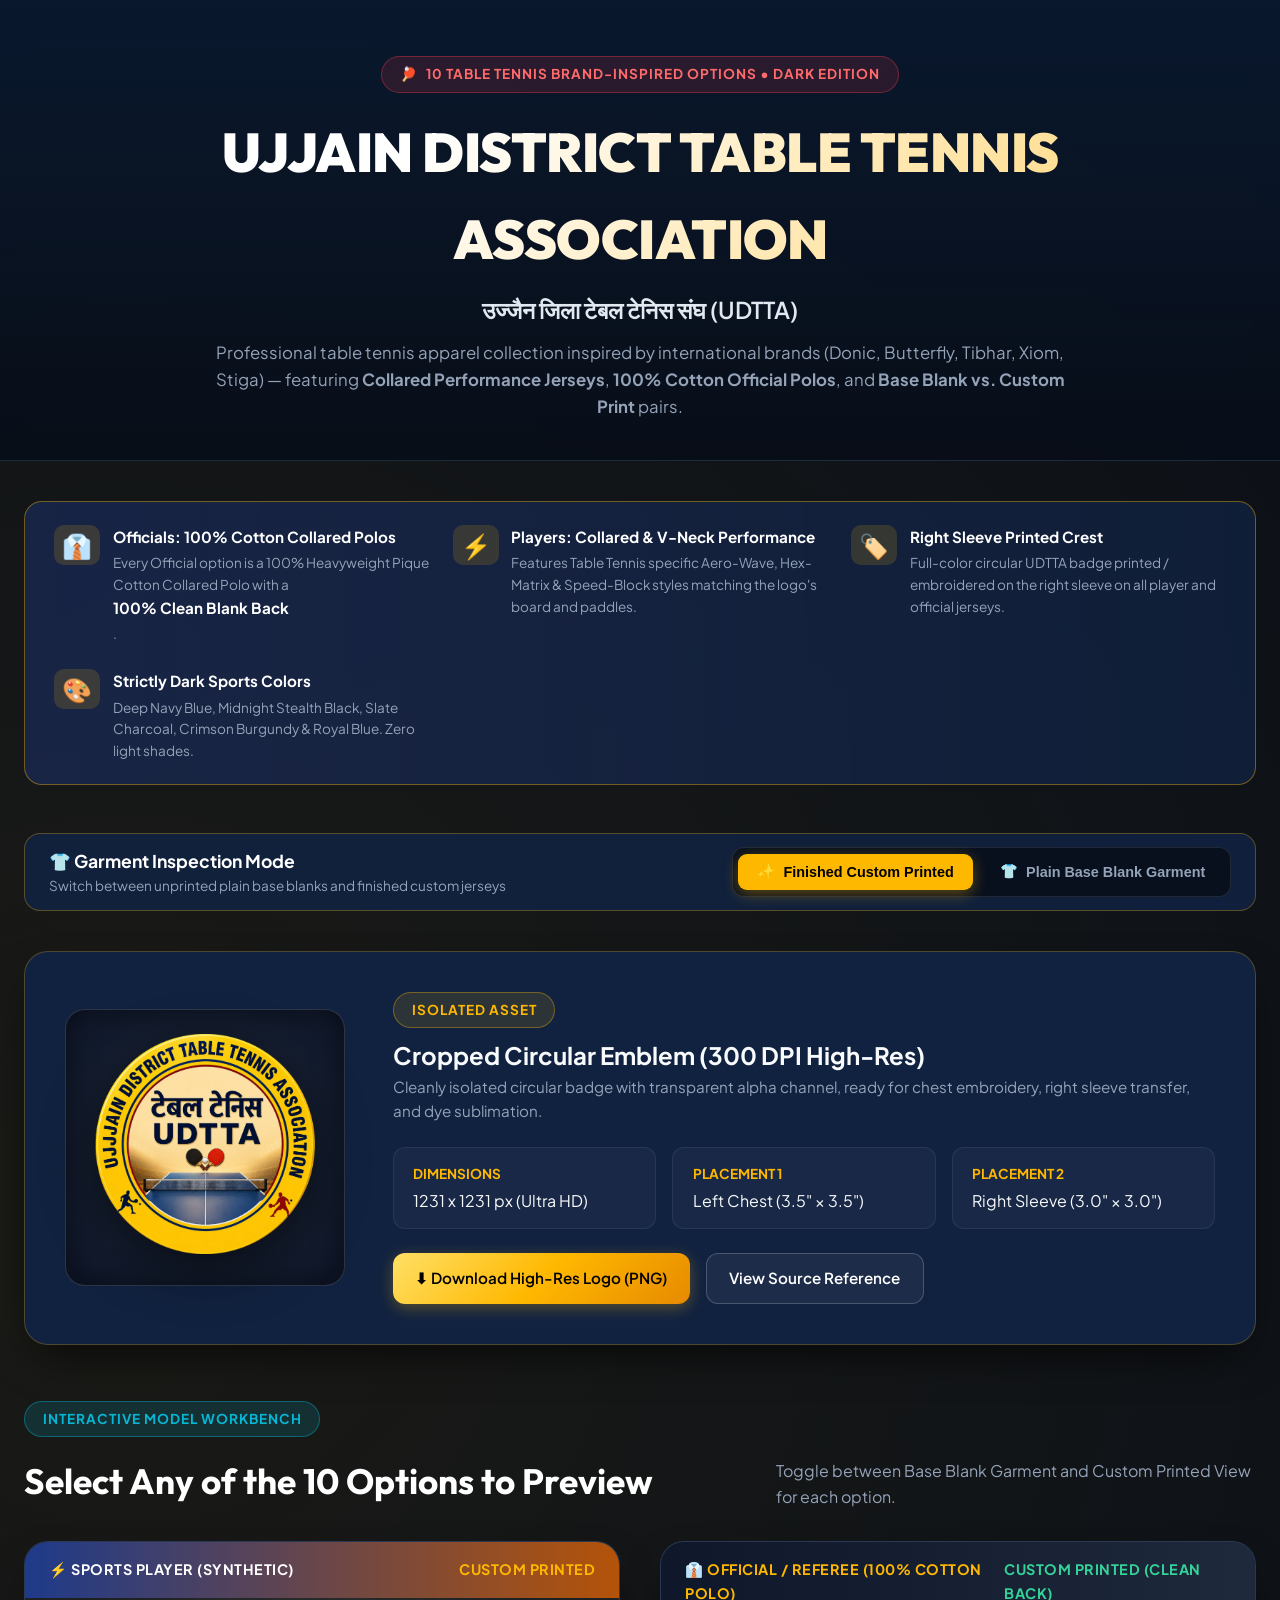
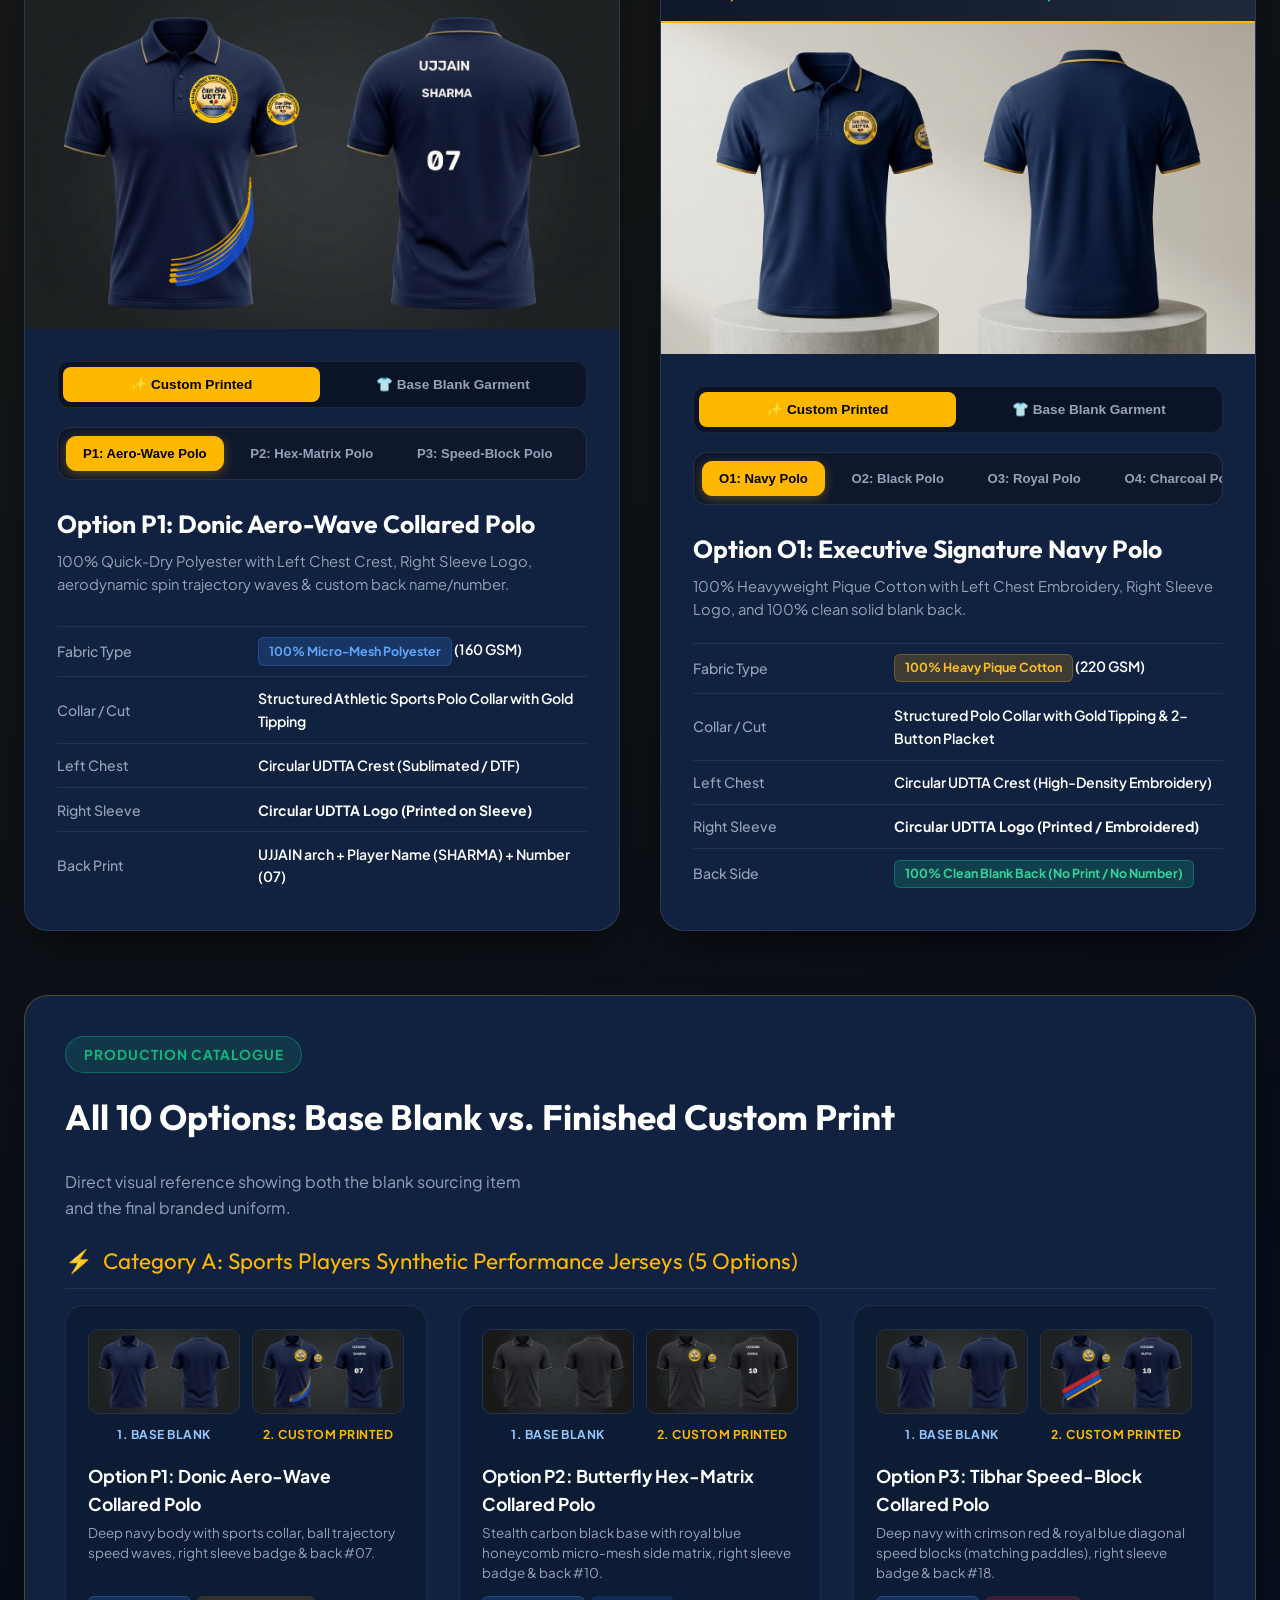
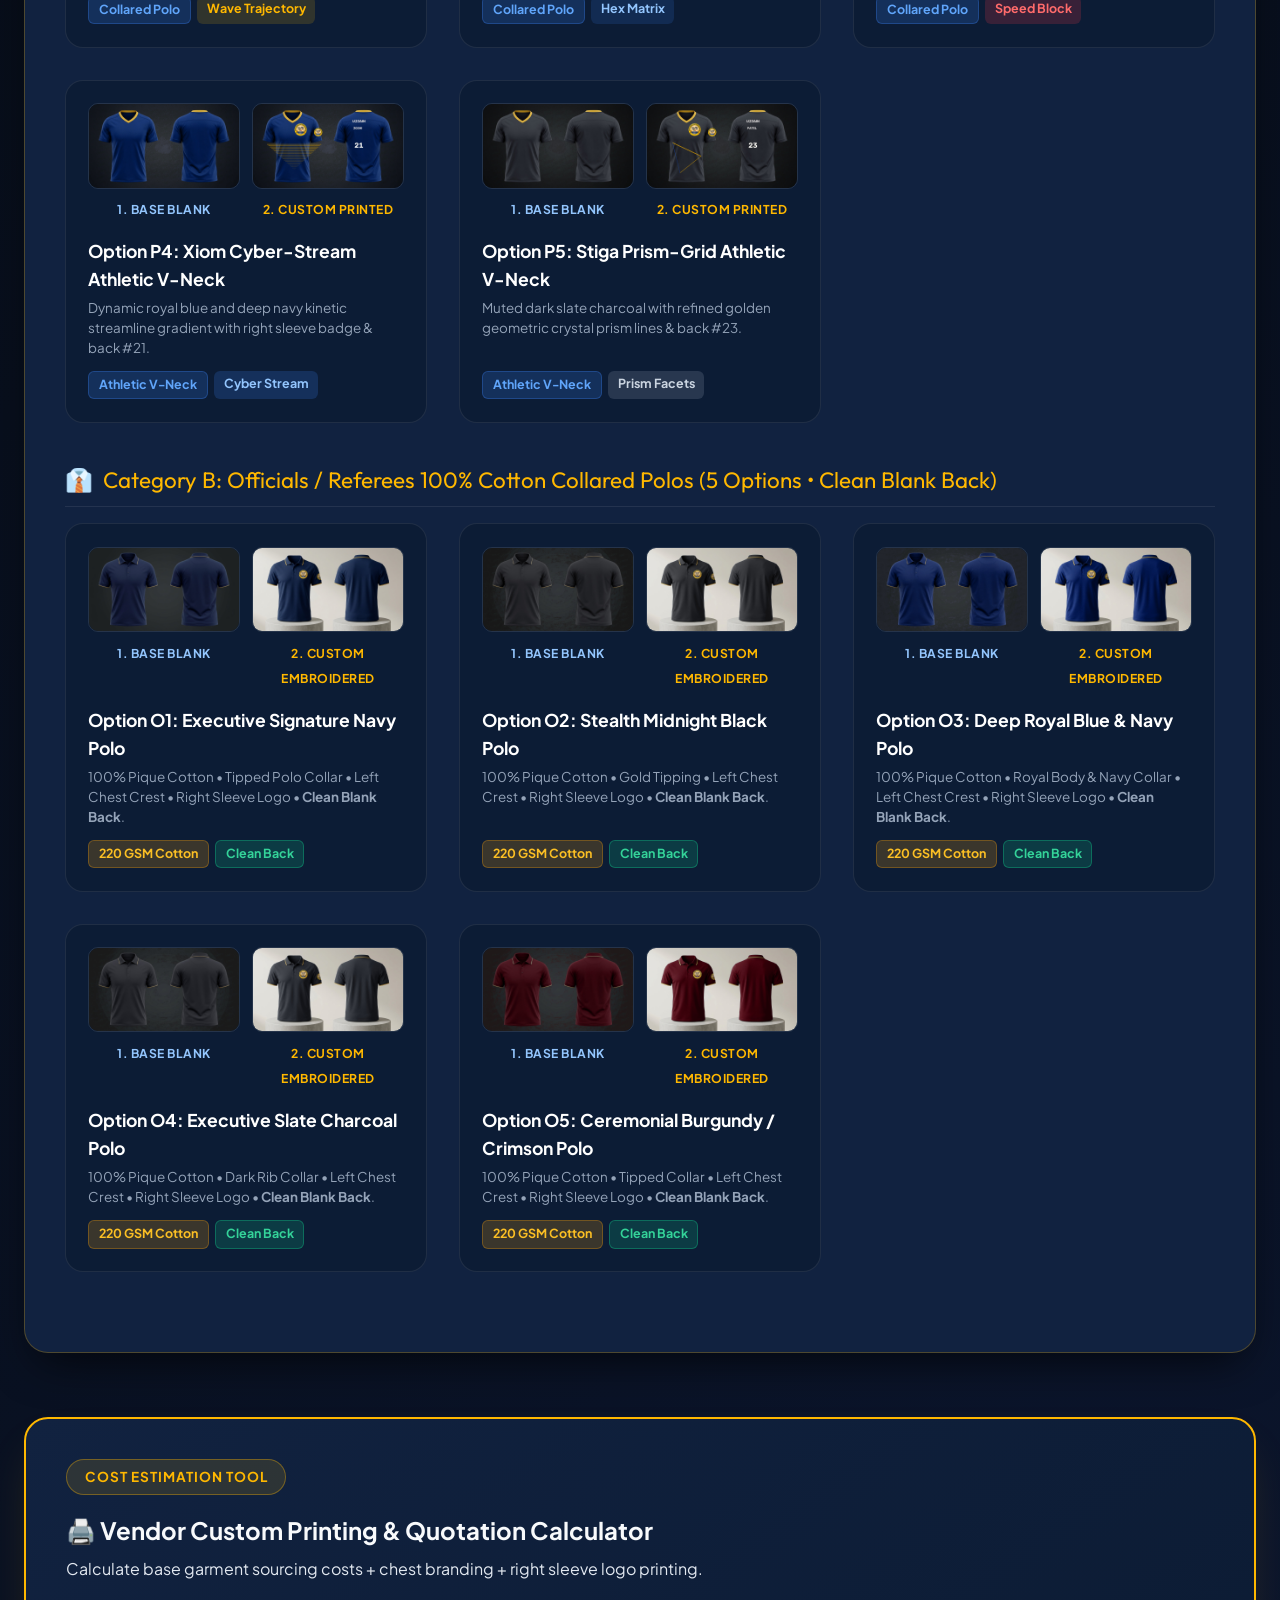
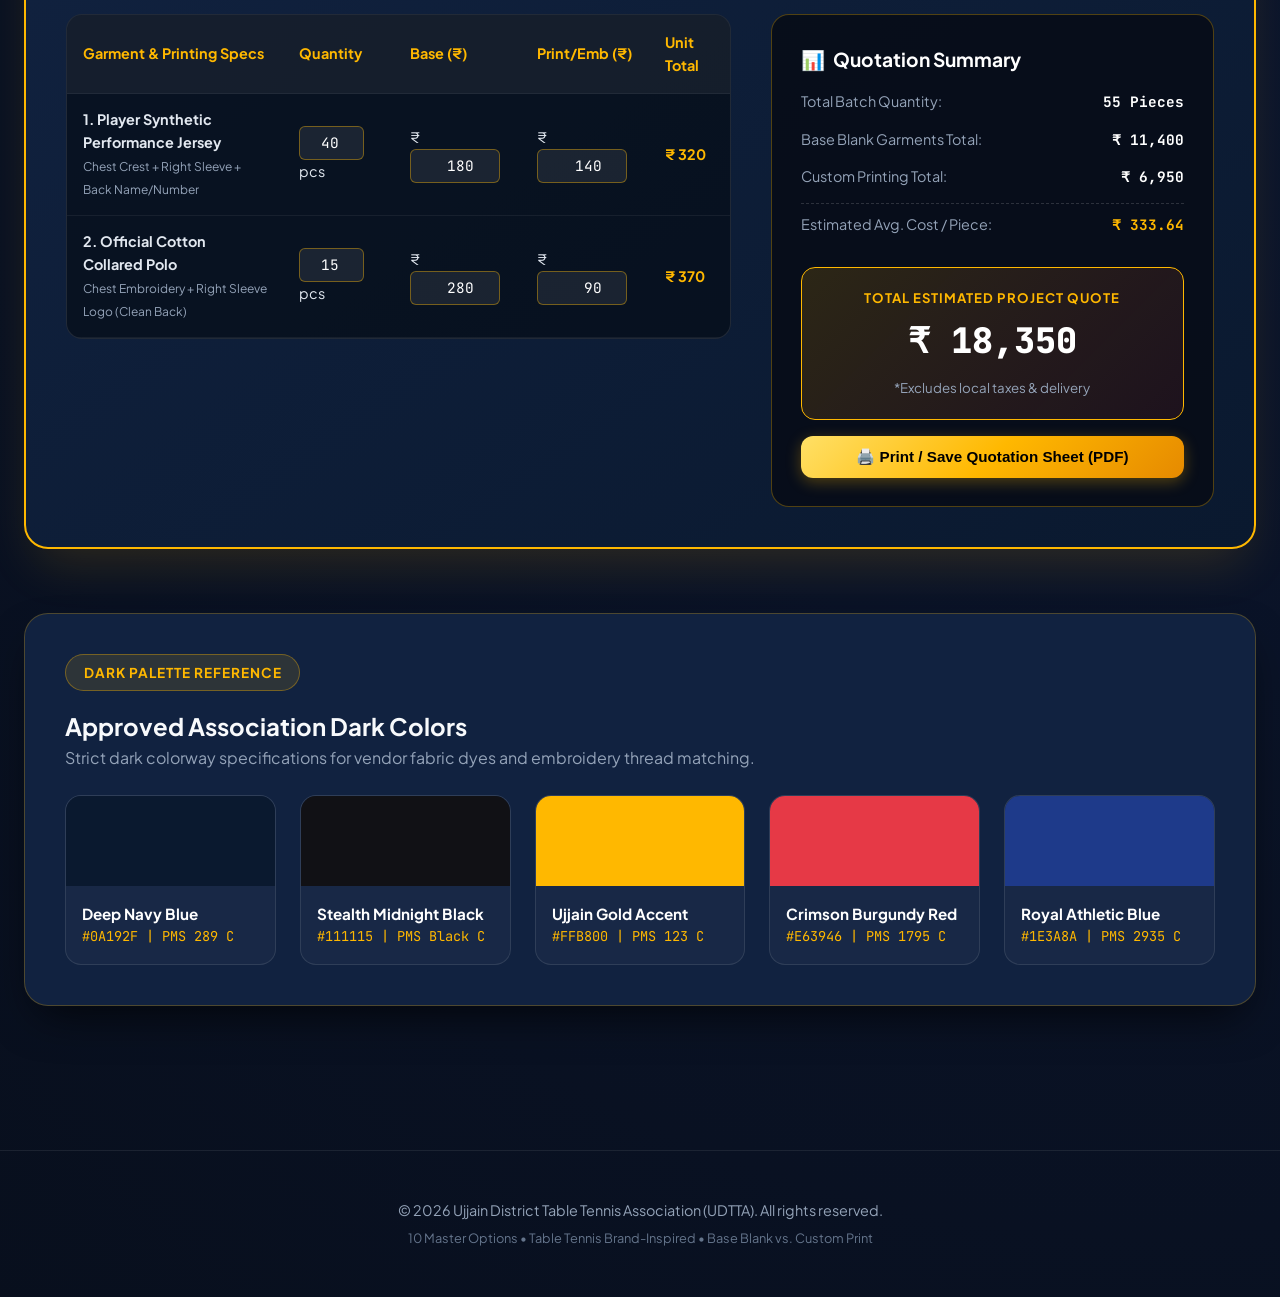
==== commit dcf55d7d: "Enhance player designs: add collared table tennis polo options & styles inspired by TT Empire (Donic" ====
--- a/udtta_uniform_showcase.html
+++ b/udtta_uniform_showcase.html
@@ -3,7 +3,7 @@
 <head>
   <meta charset="UTF-8" />
   <meta name="viewport" content="width=device-width, initial-scale=1.0" />
-  <title>UDTTA - 10 Official Apparel Options (Base Blank vs. Custom Printed)</title>
+  <title>UDTTA - 10 Table Tennis Apparel Options (Base Blank vs. Custom Printed)</title>
   <link rel="preconnect" href="https://fonts.googleapis.com">
   <link rel="preconnect" href="https://fonts.gstatic.com" crossorigin>
   <link href="https://fonts.googleapis.com/css2?family=Outfit:wght@300;400;600;700;800;900&family=Plus+Jakarta+Sans:wght@400;500;600;700;800&family=JetBrains+Mono:wght@500;700&display=swap" rel="stylesheet">
@@ -17,7 +17,6 @@
       --accent-red: #E63946;
       --accent-green: #10B981;
       --accent-cyan: #06B6D4;
-      --accent-purple: #8B5CF6;
       --bg-dark: #070D18;
       --text-main: #F8FAFC;
       --text-muted: #94A3B8;
@@ -105,7 +104,7 @@
 
     .subtitle {
       color: var(--text-muted);
-      max-width: 860px;
+      max-width: 880px;
       margin: 0 auto;
       font-size: 1.05rem;
     }
@@ -807,12 +806,12 @@
 
   <header>
     <div class="badge-pill badge-dark-tag">
-      <span>🏓</span> 10 Master Apparel Options • Dark Edition
+      <span>🏓</span> 10 Table Tennis Brand-Inspired Options • Dark Edition
     </div>
     <h1>UJJAIN DISTRICT TABLE TENNIS ASSOCIATION</h1>
     <div class="hindi-title">उज्जैन जिला टेबल टेनिस संघ (UDTTA)</div>
     <p class="subtitle">
-      Master apparel catalog featuring <strong>Base Blank Sourcing Garments</strong> alongside <strong>Finished Custom Printed Uniforms</strong> across 10 distinct options for Players (Synthetic) and Officials (100% Cotton Collared Polos).
+      Professional table tennis apparel collection inspired by international brands (Donic, Butterfly, Tibhar, Xiom, Stiga) — featuring <strong>Collared Performance Jerseys</strong>, <strong>100% Cotton Official Polos</strong>, and <strong>Base Blank vs. Custom Print</strong> pairs.
     </p>
   </header>
 
@@ -823,16 +822,16 @@
       <div class="rule-box">
         <div class="rule-icon">👔</div>
         <div class="rule-content">
-          <strong>All Official T-Shirts: 100% Cotton Collared Polos</strong>
-          <p>Every Official option features a structured collar with button placket in 100% heavyweight pique cotton.</p>
+          <strong>Officials: 100% Cotton Collared Polos</strong>
+          <p>Every Official option is a 100% Heavyweight Pique Cotton Collared Polo with a <strong>100% Clean Blank Back</strong>.</p>
         </div>
       </div>
 
       <div class="rule-box">
-        <div class="rule-icon">🛡️</div>
+        <div class="rule-icon">⚡</div>
         <div class="rule-content">
-          <strong>Officials: 100% Clean Blank Back</strong>
-          <p>Back is completely solid blank cotton with zero text, zero numbers, and zero logos for referees and officials.</p>
+          <strong>Players: Collared & V-Neck Performance</strong>
+          <p>Features Table Tennis specific Aero-Wave, Hex-Matrix & Speed-Block styles matching the logo's board and paddles.</p>
         </div>
       </div>
 
@@ -848,7 +847,7 @@
         <div class="rule-icon">🎨</div>
         <div class="rule-content">
           <strong>Strictly Dark Sports Colors</strong>
-          <p>Deep Navy Blue, Midnight Stealth Black, Slate Charcoal, Crimson Burgundy & Royal Blue. No white or light shades.</p>
+          <p>Deep Navy Blue, Midnight Stealth Black, Slate Charcoal, Crimson Burgundy & Royal Blue. Zero light shades.</p>
         </div>
       </div>
     </div>
@@ -946,16 +945,16 @@
 
           <!-- Option selector strip -->
           <div class="option-strip">
-            <button class="option-pill-btn active" onclick="selectPlayerOption(1, this)">P1: Navy & Gold</button>
-            <button class="option-pill-btn" onclick="selectPlayerOption(2, this)">P2: Carbon Black</button>
-            <button class="option-pill-btn" onclick="selectPlayerOption(3, this)">P3: Crimson Speed</button>
-            <button class="option-pill-btn" onclick="selectPlayerOption(4, this)">P4: Royal Blue</button>
-            <button class="option-pill-btn" onclick="selectPlayerOption(5, this)">P5: Dark Slate</button>
-          </div>
-
-          <h3 class="card-title" id="playerMainTitle">Option P1: Solar Flare Navy & Gold V-Neck</h3>
+            <button class="option-pill-btn active" onclick="selectPlayerOption(1, this)">P1: Aero-Wave Polo</button>
+            <button class="option-pill-btn" onclick="selectPlayerOption(2, this)">P2: Hex-Matrix Polo</button>
+            <button class="option-pill-btn" onclick="selectPlayerOption(3, this)">P3: Speed-Block Polo</button>
+            <button class="option-pill-btn" onclick="selectPlayerOption(4, this)">P4: Cyber-Stream V-Neck</button>
+            <button class="option-pill-btn" onclick="selectPlayerOption(5, this)">P5: Prism-Grid V-Neck</button>
+          </div>
+
+          <h3 class="card-title" id="playerMainTitle">Option P1: Donic Aero-Wave Collared Polo</h3>
           <p class="card-desc" id="playerMainDesc">
-            100% Quick-Dry Polyester with Left Chest Crest, Right Sleeve Logo, and custom back player name & number.
+            100% Quick-Dry Polyester with Left Chest Crest, Right Sleeve Logo, aerodynamic spin trajectory waves & custom back name/number.
           </p>
 
           <table class="specs-table">
@@ -965,7 +964,7 @@
             </tr>
             <tr>
               <td>Collar / Cut</td>
-              <td>Athletic Ribbed V-Neck with Gold Trim</td>
+              <td id="playerCollarSpec">Structured Athletic Sports Polo Collar with Gold Tipping</td>
             </tr>
             <tr>
               <td>Left Chest</td>
@@ -1078,11 +1077,11 @@
               <span class="label-printed">2. Custom Printed</span>
             </div>
           </div>
-          <h4>Option P1: Solar Flare Navy & Gold</h4>
-          <p>Deep navy body with gold V-collar, sublimated flame graphics, right sleeve badge & back #07.</p>
+          <h4>Option P1: Donic Aero-Wave Collared Polo</h4>
+          <p>Deep navy body with sports collar, ball trajectory speed waves, right sleeve badge & back #07.</p>
           <div class="catalog-tags">
-            <span class="pill-tag pill-poly">160 GSM Poly</span>
-            <span class="pill-tag" style="background: rgba(255,184,0,0.15); color: #FFB800;">Sublimation</span>
+            <span class="pill-tag pill-poly">Collared Polo</span>
+            <span class="pill-tag" style="background: rgba(255,184,0,0.15); color: #FFB800;">Wave Trajectory</span>
           </div>
         </div>
 
@@ -1098,11 +1097,11 @@
               <span class="label-printed">2. Custom Printed</span>
             </div>
           </div>
-          <h4>Option P2: Carbon Black & Gold Flame</h4>
-          <p>Stealth carbon black base with golden flame rise, right sleeve badge & back #07.</p>
+          <h4>Option P2: Butterfly Hex-Matrix Collared Polo</h4>
+          <p>Stealth carbon black base with royal blue honeycomb micro-mesh side matrix, right sleeve badge & back #10.</p>
           <div class="catalog-tags">
-            <span class="pill-tag pill-poly">160 GSM Poly</span>
-            <span class="pill-tag" style="background: rgba(255,184,0,0.15); color: #FFB800;">Sublimation</span>
+            <span class="pill-tag pill-poly">Collared Polo</span>
+            <span class="pill-tag" style="background: rgba(59,130,246,0.15); color: #93C5FD;">Hex Matrix</span>
           </div>
         </div>
 
@@ -1118,11 +1117,11 @@
               <span class="label-printed">2. Custom Printed</span>
             </div>
           </div>
-          <h4>Option P3: Crimson Red & Royal Speed</h4>
-          <p>Crimson body with royal blue raglan sleeves, aerodynamic motion lines & back #10.</p>
+          <h4>Option P3: Tibhar Speed-Block Collared Polo</h4>
+          <p>Deep navy with crimson red & royal blue diagonal speed blocks (matching paddles), right sleeve badge & back #18.</p>
           <div class="catalog-tags">
-            <span class="pill-tag pill-poly">160 GSM Poly</span>
-            <span class="pill-tag" style="background: rgba(230,57,70,0.2); color: #FF6B6B;">Speed Raglan</span>
+            <span class="pill-tag pill-poly">Collared Polo</span>
+            <span class="pill-tag" style="background: rgba(230,57,70,0.2); color: #FF6B6B;">Speed Block</span>
           </div>
         </div>
 
@@ -1138,11 +1137,11 @@
               <span class="label-printed">2. Custom Printed</span>
             </div>
           </div>
-          <h4>Option P4: Royal Blue & Navy Motion</h4>
-          <p>Dynamic royal blue and deep navy kinetic gradient with right sleeve badge & back #07.</p>
+          <h4>Option P4: Xiom Cyber-Stream Athletic V-Neck</h4>
+          <p>Dynamic royal blue and deep navy kinetic streamline gradient with right sleeve badge & back #21.</p>
           <div class="catalog-tags">
-            <span class="pill-tag pill-poly">160 GSM Poly</span>
-            <span class="pill-tag" style="background: rgba(59,130,246,0.2); color: #93C5FD;">Kinetic Blue</span>
+            <span class="pill-tag pill-poly">Athletic V-Neck</span>
+            <span class="pill-tag" style="background: rgba(59,130,246,0.2); color: #93C5FD;">Cyber Stream</span>
           </div>
         </div>
 
@@ -1158,11 +1157,11 @@
               <span class="label-printed">2. Custom Printed</span>
             </div>
           </div>
-          <h4>Option P5: Dark Slate Charcoal & Gold</h4>
-          <p>Muted dark slate charcoal with metallic gold vector graphics & back #07.</p>
+          <h4>Option P5: Stiga Prism-Grid Athletic V-Neck</h4>
+          <p>Muted dark slate charcoal with refined golden geometric crystal prism lines & back #23.</p>
           <div class="catalog-tags">
-            <span class="pill-tag pill-poly">160 GSM Poly</span>
-            <span class="pill-tag" style="background: rgba(148,163,184,0.2); color: #CBD5E1;">Dark Slate</span>
+            <span class="pill-tag pill-poly">Athletic V-Neck</span>
+            <span class="pill-tag" style="background: rgba(148,163,184,0.2); color: #CBD5E1;">Prism Facets</span>
           </div>
         </div>
 
@@ -1187,7 +1186,7 @@
               <span class="label-printed">2. Custom Embroidered</span>
             </div>
           </div>
-          <h4>Option O1: Signature Deep Navy Polo</h4>
+          <h4>Option O1: Executive Signature Navy Polo</h4>
           <p>100% Pique Cotton • Tipped Polo Collar • Left Chest Crest • Right Sleeve Logo • <strong>Clean Blank Back</strong>.</p>
           <div class="catalog-tags">
             <span class="pill-tag pill-cotton">220 GSM Cotton</span>
@@ -1208,7 +1207,7 @@
             </div>
           </div>
           <h4>Option O2: Stealth Midnight Black Polo</h4>
-          <p>100% Pique Cotton • Gold Tipped Collar • Left Chest Crest • Right Sleeve Logo • <strong>Clean Blank Back</strong>.</p>
+          <p>100% Pique Cotton • Gold Tipping • Left Chest Crest • Right Sleeve Logo • <strong>Clean Blank Back</strong>.</p>
           <div class="catalog-tags">
             <span class="pill-tag pill-cotton">220 GSM Cotton</span>
             <span class="pill-tag pill-clean-back">Clean Back</span>
@@ -1227,7 +1226,7 @@
               <span class="label-printed">2. Custom Embroidered</span>
             </div>
           </div>
-          <h4>Option O3: Deep Royal Blue Polo</h4>
+          <h4>Option O3: Deep Royal Blue & Navy Polo</h4>
           <p>100% Pique Cotton • Royal Body & Navy Collar • Left Chest Crest • Right Sleeve Logo • <strong>Clean Blank Back</strong>.</p>
           <div class="catalog-tags">
             <span class="pill-tag pill-cotton">220 GSM Cotton</span>
@@ -1267,7 +1266,7 @@
               <span class="label-printed">2. Custom Embroidered</span>
             </div>
           </div>
-          <h4>Option O5: Deep Burgundy / Crimson Polo</h4>
+          <h4>Option O5: Ceremonial Burgundy / Crimson Polo</h4>
           <p>100% Pique Cotton • Tipped Collar • Left Chest Crest • Right Sleeve Logo • <strong>Clean Blank Back</strong>.</p>
           <div class="catalog-tags">
             <span class="pill-tag pill-cotton">220 GSM Cotton</span>
@@ -1304,7 +1303,7 @@
               <tbody>
                 <tr>
                   <td>
-                    <strong>1. Player Synthetic Jersey</strong><br/>
+                    <strong>1. Player Synthetic Performance Jersey</strong><br/>
                     <small style="color: var(--text-muted);">Chest Crest + Right Sleeve + Back Name/Number</small>
                   </td>
                   <td>
@@ -1441,7 +1440,7 @@
 
   <footer>
     <p>© 2026 Ujjain District Table Tennis Association (UDTTA). All rights reserved.</p>
-    <p style="margin-top: 0.4rem; font-size: 0.8rem; color: #64748B;">10 Master Options • All Officials 100% Cotton Collared Polos with Clean Blank Backs</p>
+    <p style="margin-top: 0.4rem; font-size: 0.8rem; color: #64748B;">10 Master Options • Table Tennis Brand-Inspired • Base Blank vs. Custom Print</p>
   </footer>
 
   <script>
@@ -1453,37 +1452,42 @@
 
     const playerOptions = {
       1: {
-        name: "Option P1: Solar Flare Navy & Gold V-Neck",
-        desc: "100% Quick-Dry Polyester with Left Chest Crest, Right Sleeve Logo, and dynamic flame rise.",
+        name: "Option P1: Donic Aero-Wave Collared Polo",
+        desc: "100% Quick-Dry Polyester with Left Chest Crest, Right Sleeve Logo, aerodynamic spin trajectory waves & custom back name/number.",
+        collar: "Structured Athletic Sports Polo Collar with Gold Tipping",
         back: "UJJAIN arch + Player Name (SHARMA) + Number (07)",
         printedImg: "UDTTA_Player_P1_Navy_Gold.jpg",
         blankImg: "UDTTA_Blank_Player_P1_Navy_Gold.jpg"
       },
       2: {
-        name: "Option P2: Carbon Black & Gold Flame",
-        desc: "Stealth matte carbon black polyester with golden flame rise, right sleeve badge & back #07.",
-        back: "UJJAIN arch + Player Name (SHARMA) + Number (07)",
+        name: "Option P2: Butterfly Hex-Matrix Collared Polo",
+        desc: "Stealth matte carbon black polyester with royal blue hexagonal micro-mesh side matrix, right sleeve badge & back #10.",
+        collar: "Jet Black Sports Polo Collar with Gold Tipping",
+        back: "UJJAIN arch + Player Name (VERMA) + Number (10)",
         printedImg: "UDTTA_Player_P2_Carbon_Gold.jpg",
         blankImg: "UDTTA_Blank_Player_P2_Carbon_Gold.jpg"
       },
       3: {
-        name: "Option P3: Crimson Red & Royal Speed Raglan",
-        desc: "Crimson body with royal blue raglan sleeves, aerodynamic motion speed lines & back #10.",
-        back: "UJJAIN arch + Player Name (VERMA) + Number (10)",
+        name: "Option P3: Tibhar Speed-Block Collared Polo",
+        desc: "Deep navy with crimson red & royal blue diagonal speed blocks (matching paddles), right sleeve badge & back #18.",
+        collar: "Navy Sports Polo Collar with Gold Tipping",
+        back: "UJJAIN arch + Player Name (GUPTA) + Number (18)",
         printedImg: "UDTTA_Player_P3_Crimson_Royal.jpg",
         blankImg: "UDTTA_Blank_Player_P3_Crimson_Royal.jpg"
       },
       4: {
-        name: "Option P4: Royal Blue & Navy Kinetic Motion",
-        desc: "Deep royal blue with navy kinetic gradient speed lines, right sleeve badge & back #07.",
-        back: "UJJAIN arch + Player Name (SHARMA) + Number (07)",
+        name: "Option P4: Xiom Cyber-Stream Athletic V-Neck",
+        desc: "Dynamic royal blue and deep navy kinetic streamline gradient with right sleeve badge & back #21.",
+        collar: "Athletic Ribbed V-Neck with Gold Accent Trim",
+        back: "UJJAIN arch + Player Name (JOSHI) + Number (21)",
         printedImg: "UDTTA_Player_P4_Royal_Navy.jpg",
         blankImg: "UDTTA_Blank_Player_P4_Royal_Navy.jpg"
       },
       5: {
-        name: "Option P5: Dark Slate Charcoal & Gold",
-        desc: "Muted dark slate charcoal dry-fit jersey with gold vector accents & back #07.",
-        back: "UJJAIN arch + Player Name (SHARMA) + Number (07)",
+        name: "Option P5: Stiga Prism-Grid Athletic V-Neck",
+        desc: "Muted dark slate charcoal with refined golden geometric crystal prism lines & back #23.",
+        collar: "Dark Slate Athletic V-Neck Collar",
+        back: "UJJAIN arch + Player Name (PATEL) + Number (23)",
         printedImg: "UDTTA_Player_P5_Slate_Gold.jpg",
         blankImg: "UDTTA_Blank_Player_P5_Slate_Gold.jpg"
       }
@@ -1491,21 +1495,21 @@
 
     const officialOptions = {
       1: {
-        name: "Option O1: Executive Deep Navy Pique Polo",
+        name: "Option O1: Executive Signature Navy Polo",
         desc: "100% Heavyweight Pique Cotton with Left Chest Embroidery, Right Sleeve Logo, and 100% clean solid blank back.",
         collar: "Structured Polo Collar with Gold Tipping & 2-Button Placket",
         printedImg: "UDTTA_Official_O1_Navy_Polo.jpg",
         blankImg: "UDTTA_Blank_Official_O1_Navy_Polo.jpg"
       },
       2: {
-        name: "Option O2: Stealth Midnight Black Pique Polo",
+        name: "Option O2: Stealth Midnight Black Polo",
         desc: "100% Heavyweight Pique Cotton in Jet Black with gold collar tipping, left chest crest, right sleeve logo, and solid blank back.",
         collar: "Jet Black Collar with Gold Tipping & 2-Button Placket",
         printedImg: "UDTTA_Official_O2_Black_Polo.jpg",
         blankImg: "UDTTA_Blank_Official_O2_Black_Polo.jpg"
       },
       3: {
-        name: "Option O3: Deep Royal Blue & Navy Pique Polo",
+        name: "Option O3: Deep Royal Blue & Navy Polo",
         desc: "Rich royal blue pique cotton with solid navy contrast collar, chest embroidery, right sleeve logo, and solid blank back.",
         collar: "Deep Navy Contrast Ribbed Collar with 2-Button Placket",
         printedImg: "UDTTA_Official_O3_Royal_Polo.jpg",
@@ -1519,7 +1523,7 @@
         blankImg: "UDTTA_Blank_Official_O4_Charcoal_Polo.jpg"
       },
       5: {
-        name: "Option O5: Deep Burgundy / Crimson Pique Polo",
+        name: "Option O5: Ceremonial Burgundy / Crimson Polo",
         desc: "100% Pique Cotton in Deep Burgundy with navy tipped collar, chest crest, right sleeve logo, and solid blank back.",
         collar: "Burgundy Collar with Gold Tipping & 2-Button Placket",
         printedImg: "UDTTA_Official_O5_Crimson_Polo.jpg",
@@ -1532,11 +1536,13 @@
       const img = document.getElementById('playerMainImg');
       const title = document.getElementById('playerMainTitle');
       const desc = document.getElementById('playerMainDesc');
+      const collarSpec = document.getElementById('playerCollarSpec');
       const backSpec = document.getElementById('playerBackSpec');
       const modeTag = document.getElementById('playerModeTag');
 
       title.textContent = opt.name;
       desc.textContent = opt.desc;
+      collarSpec.textContent = opt.collar;
       backSpec.innerHTML = opt.back;
 
       if (playerViewMode === 'printed') {
